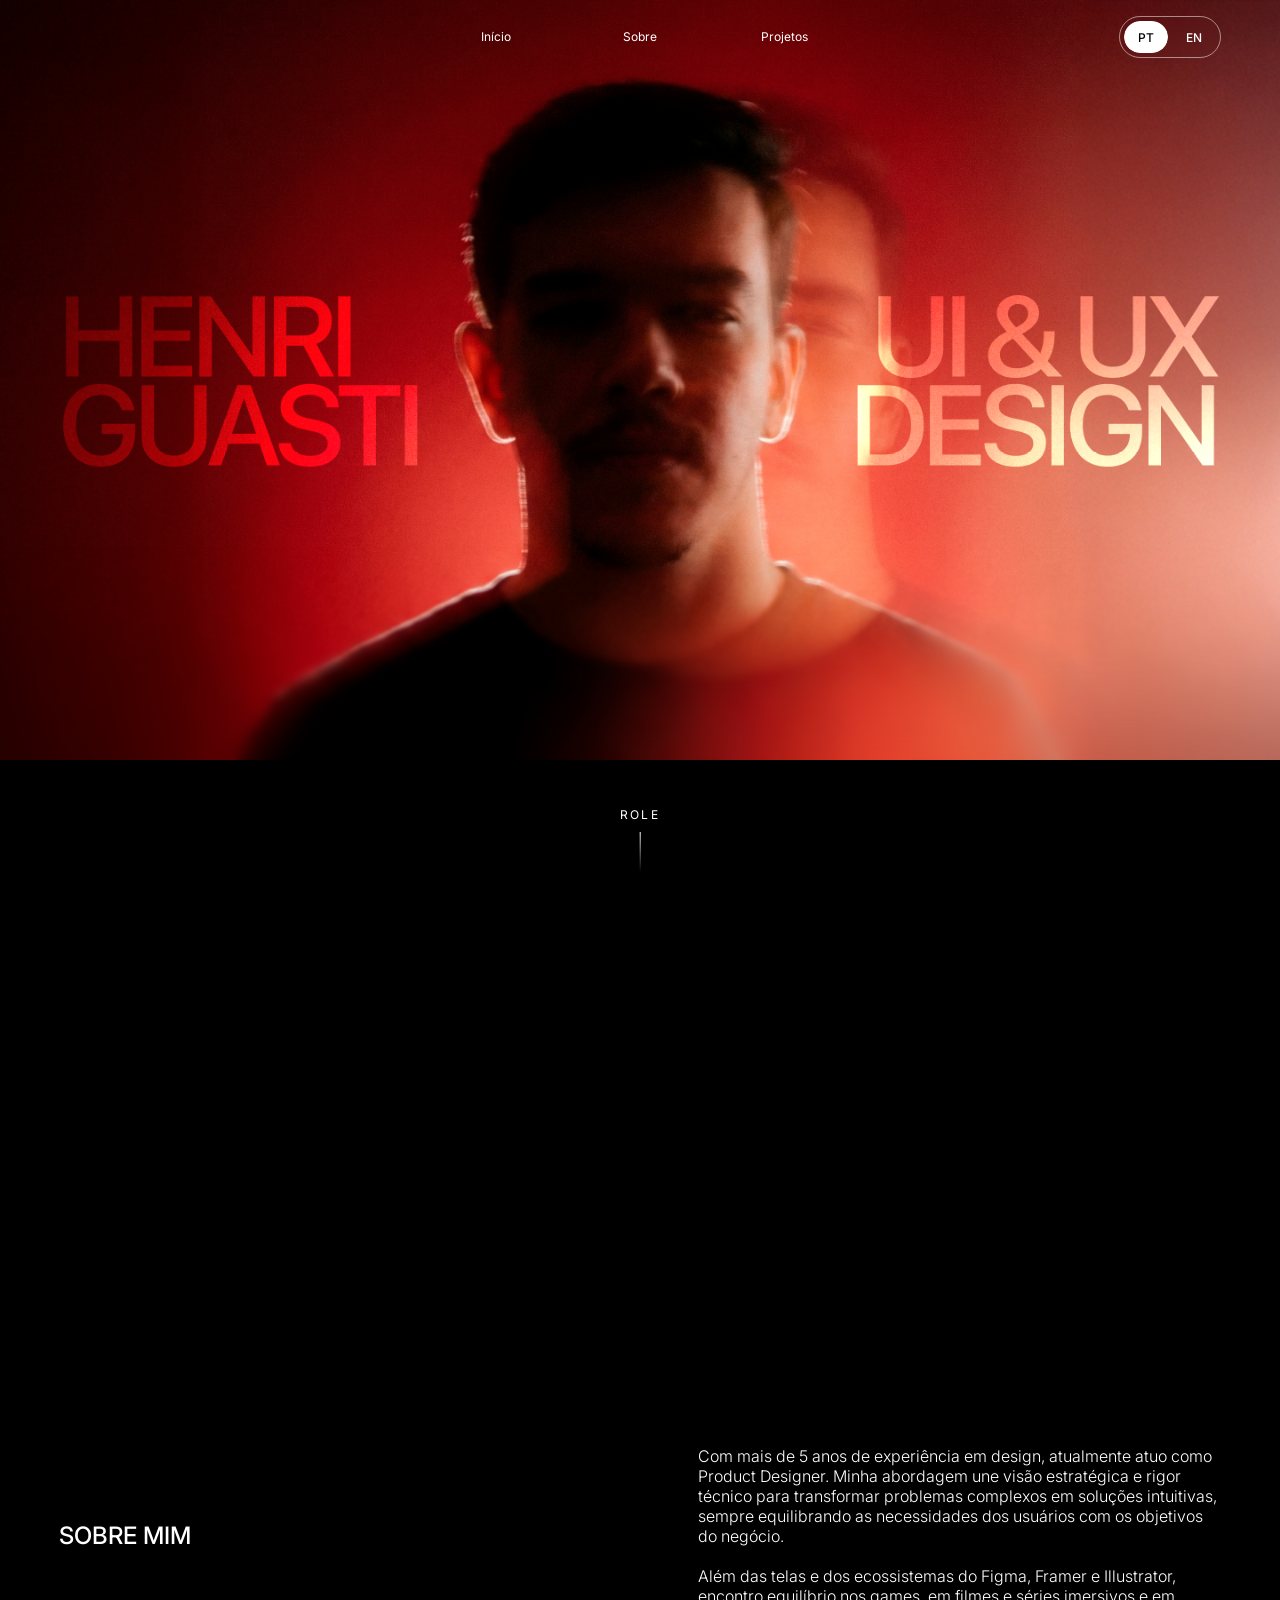
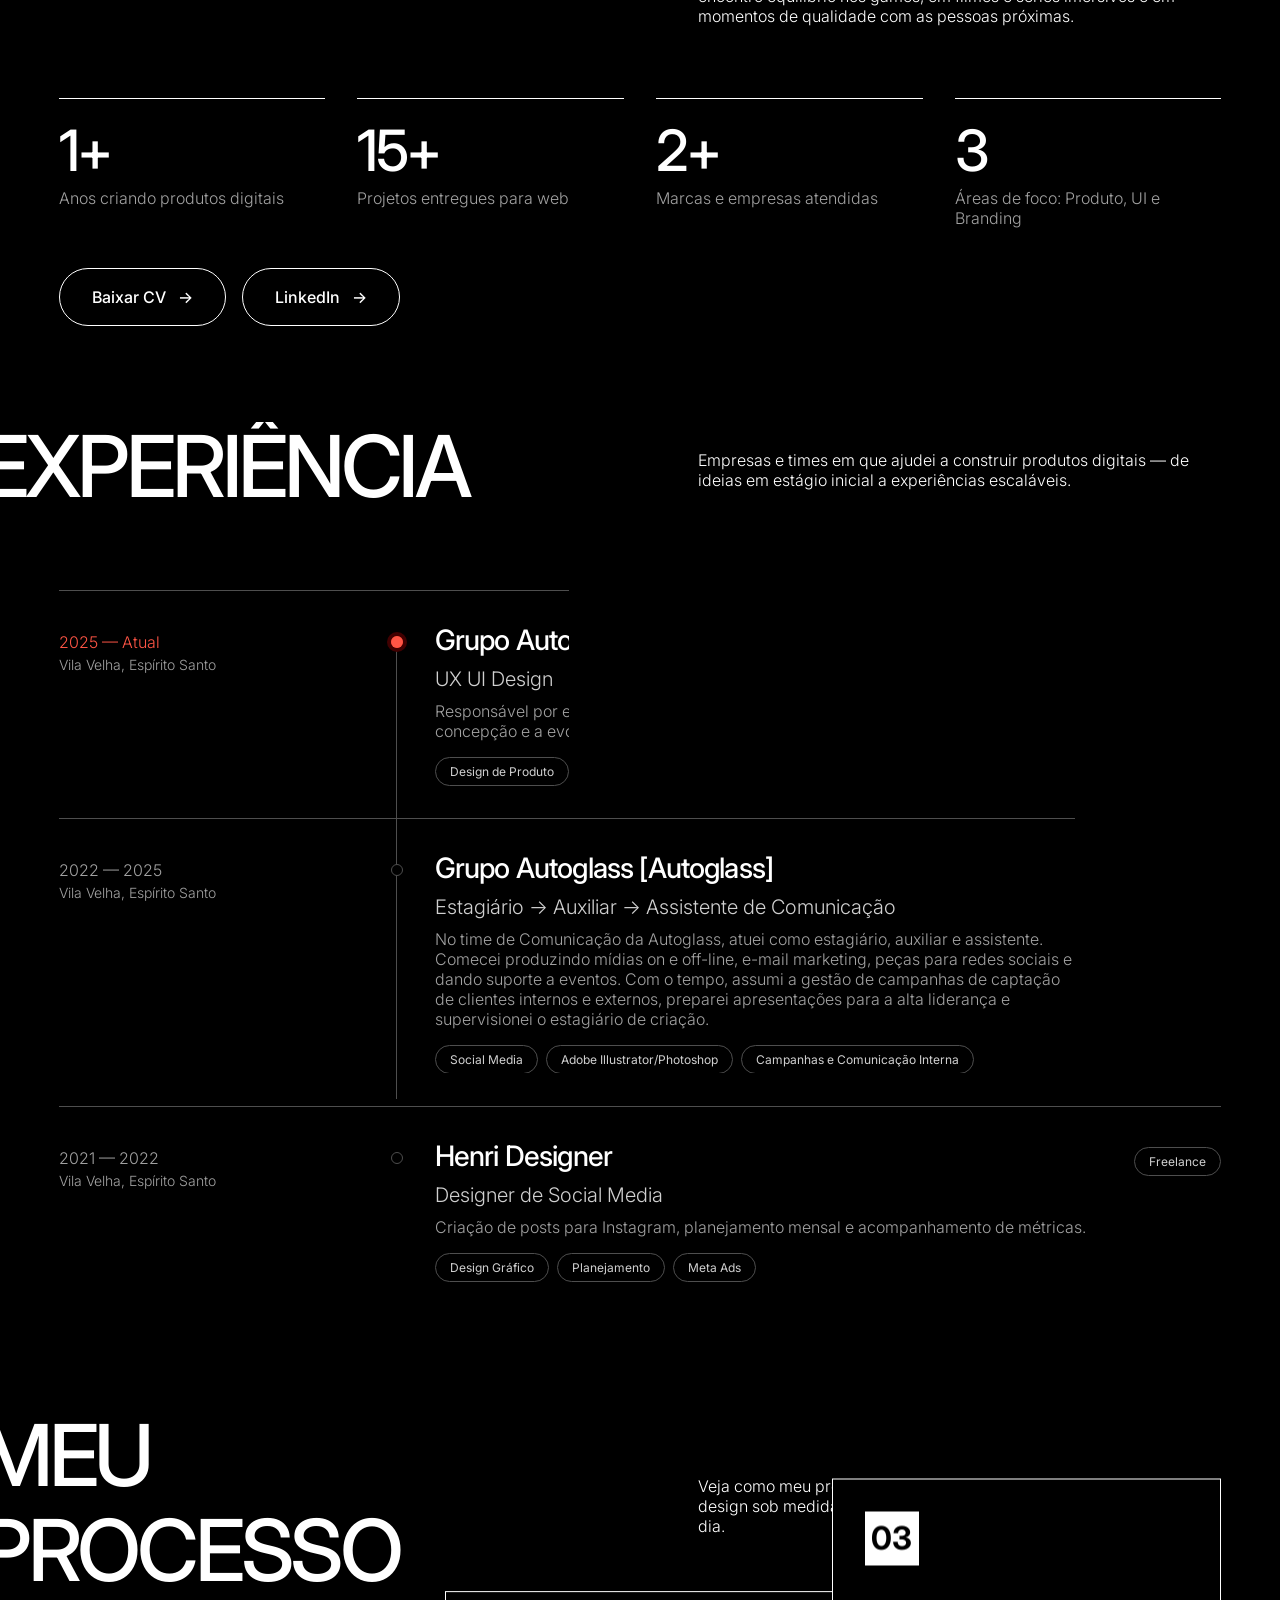
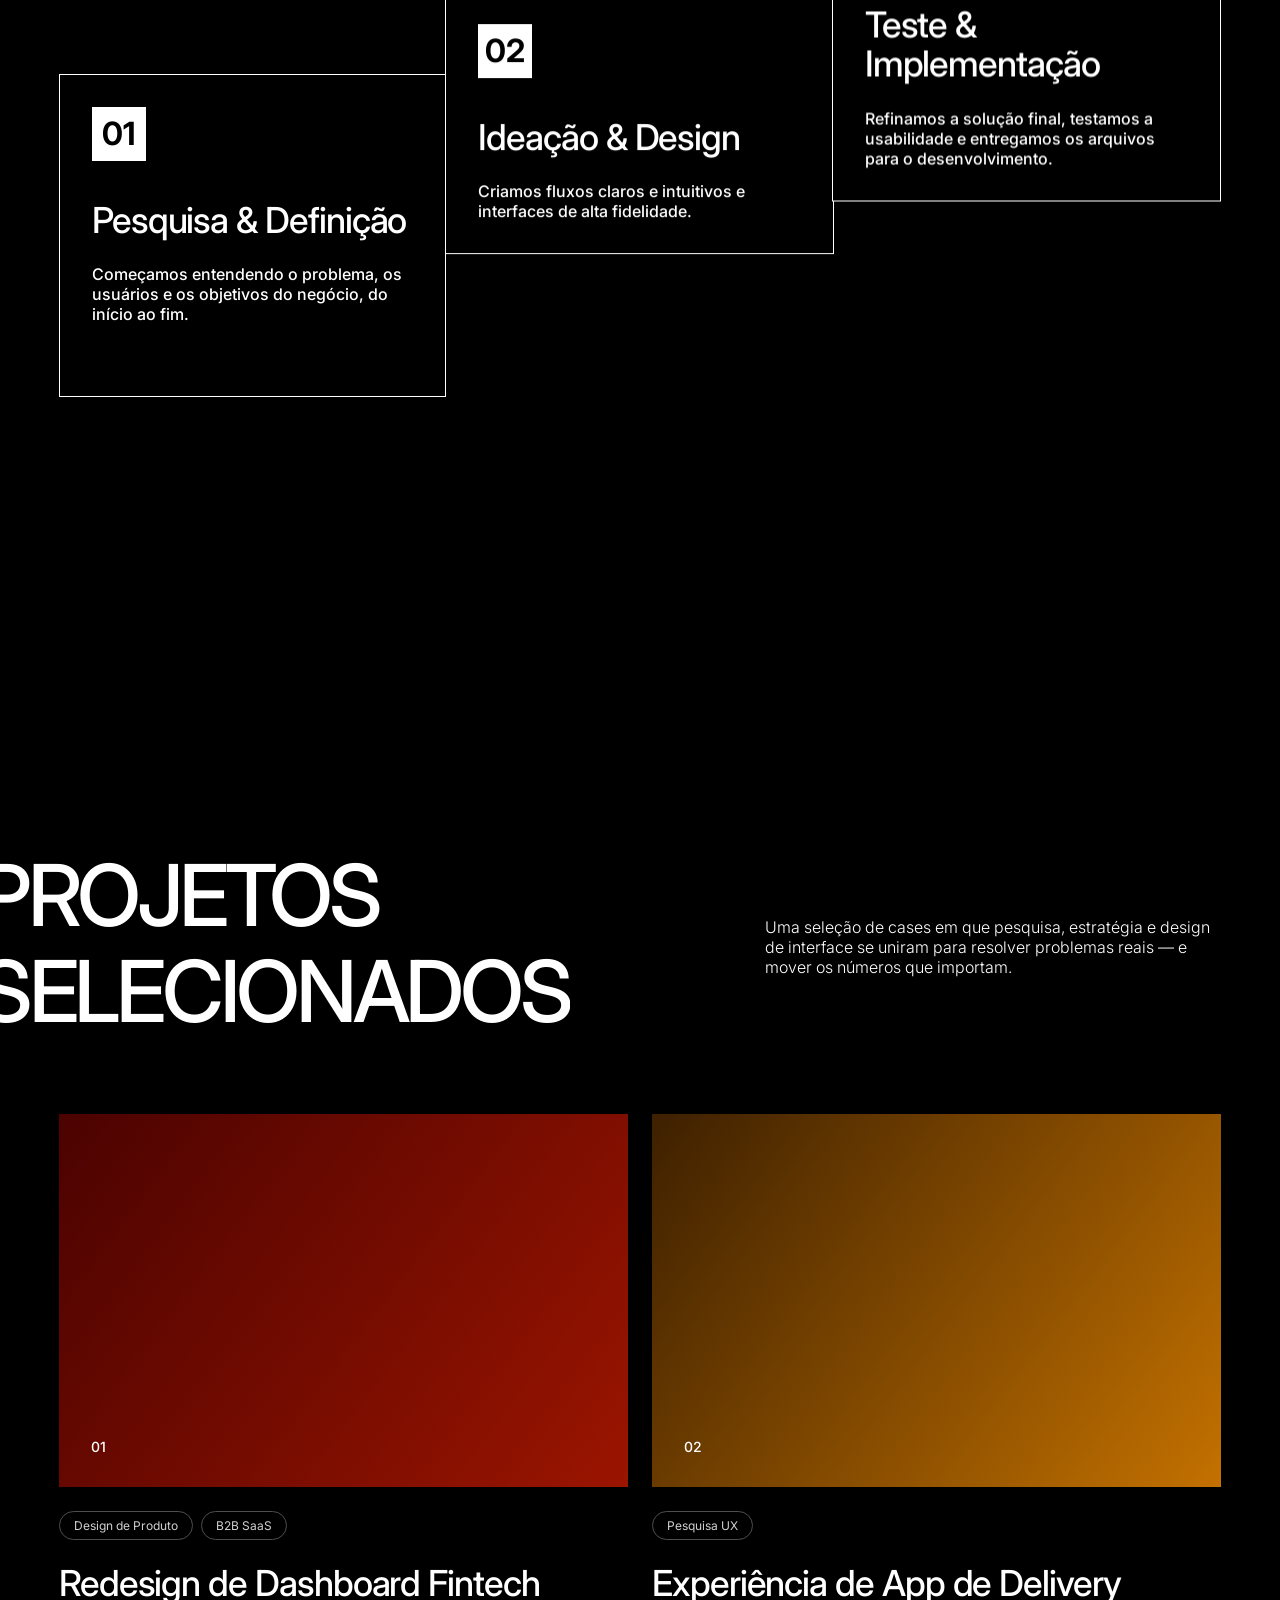
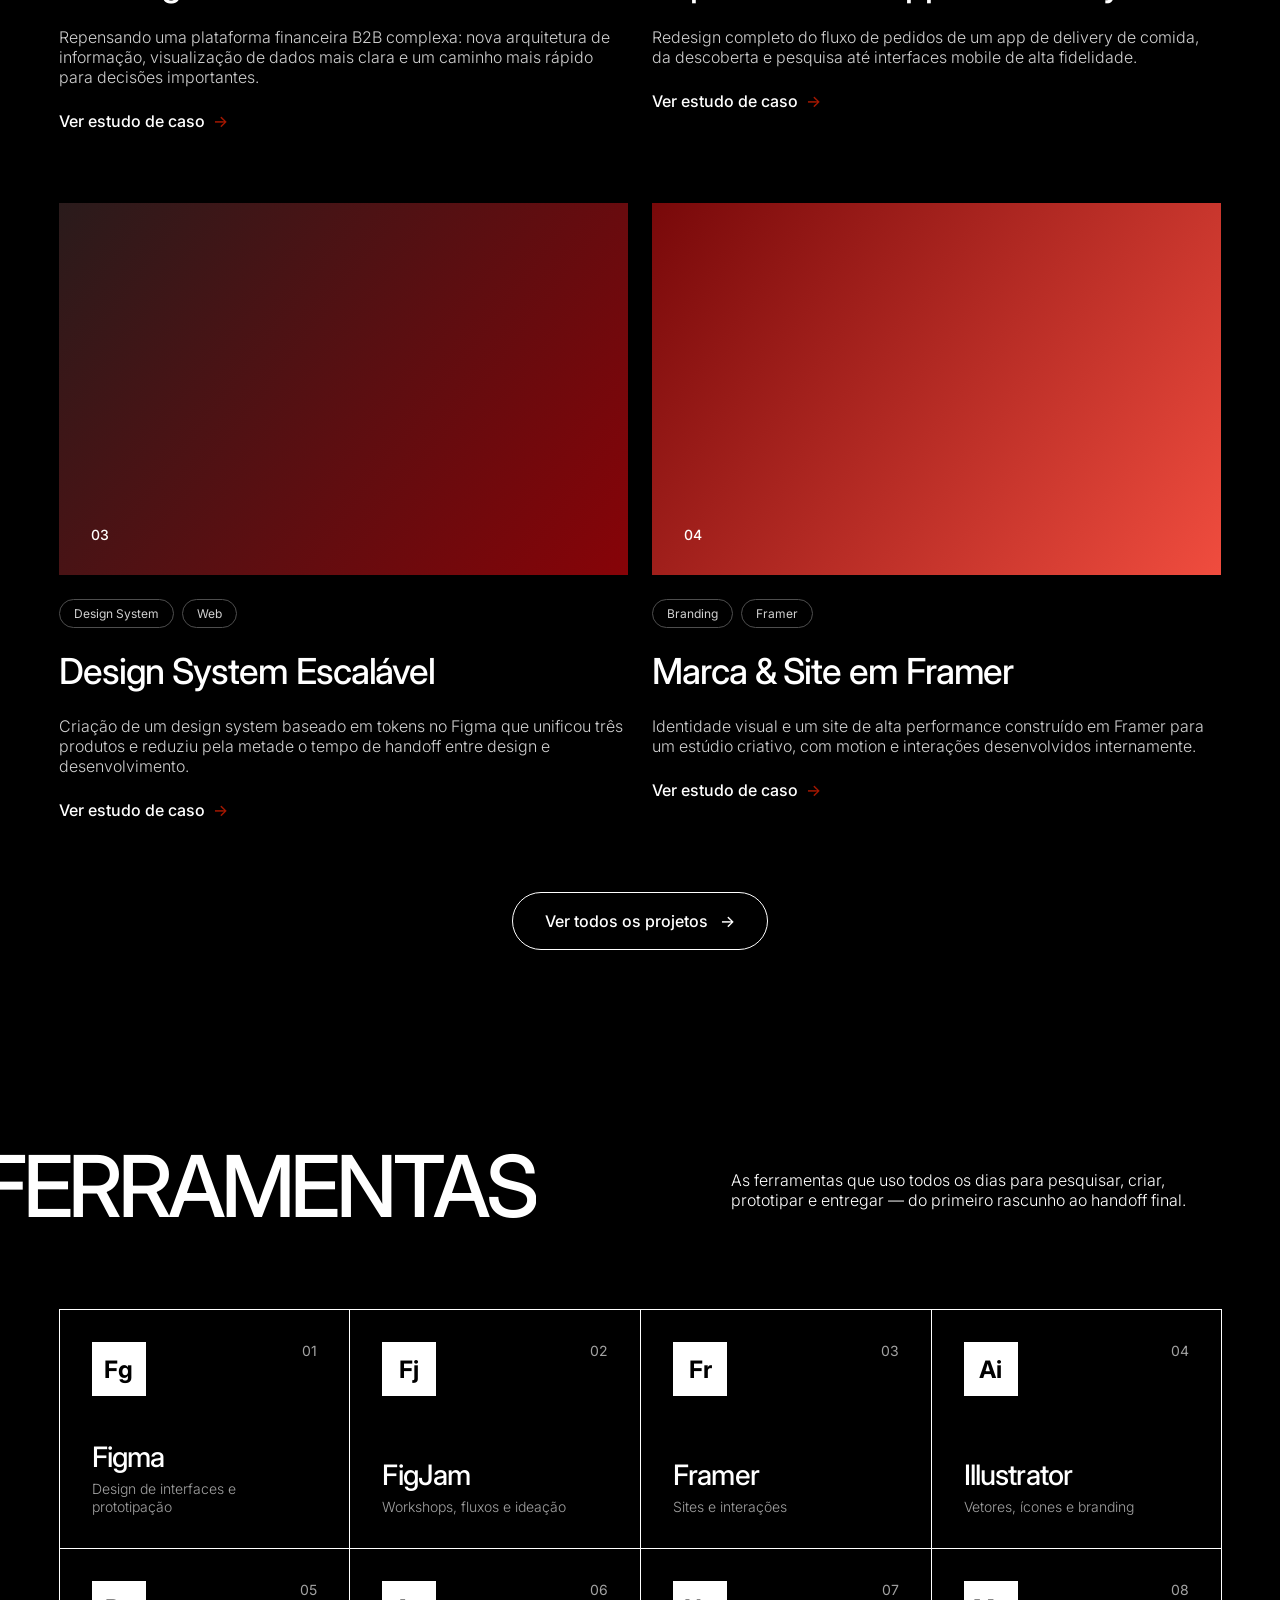
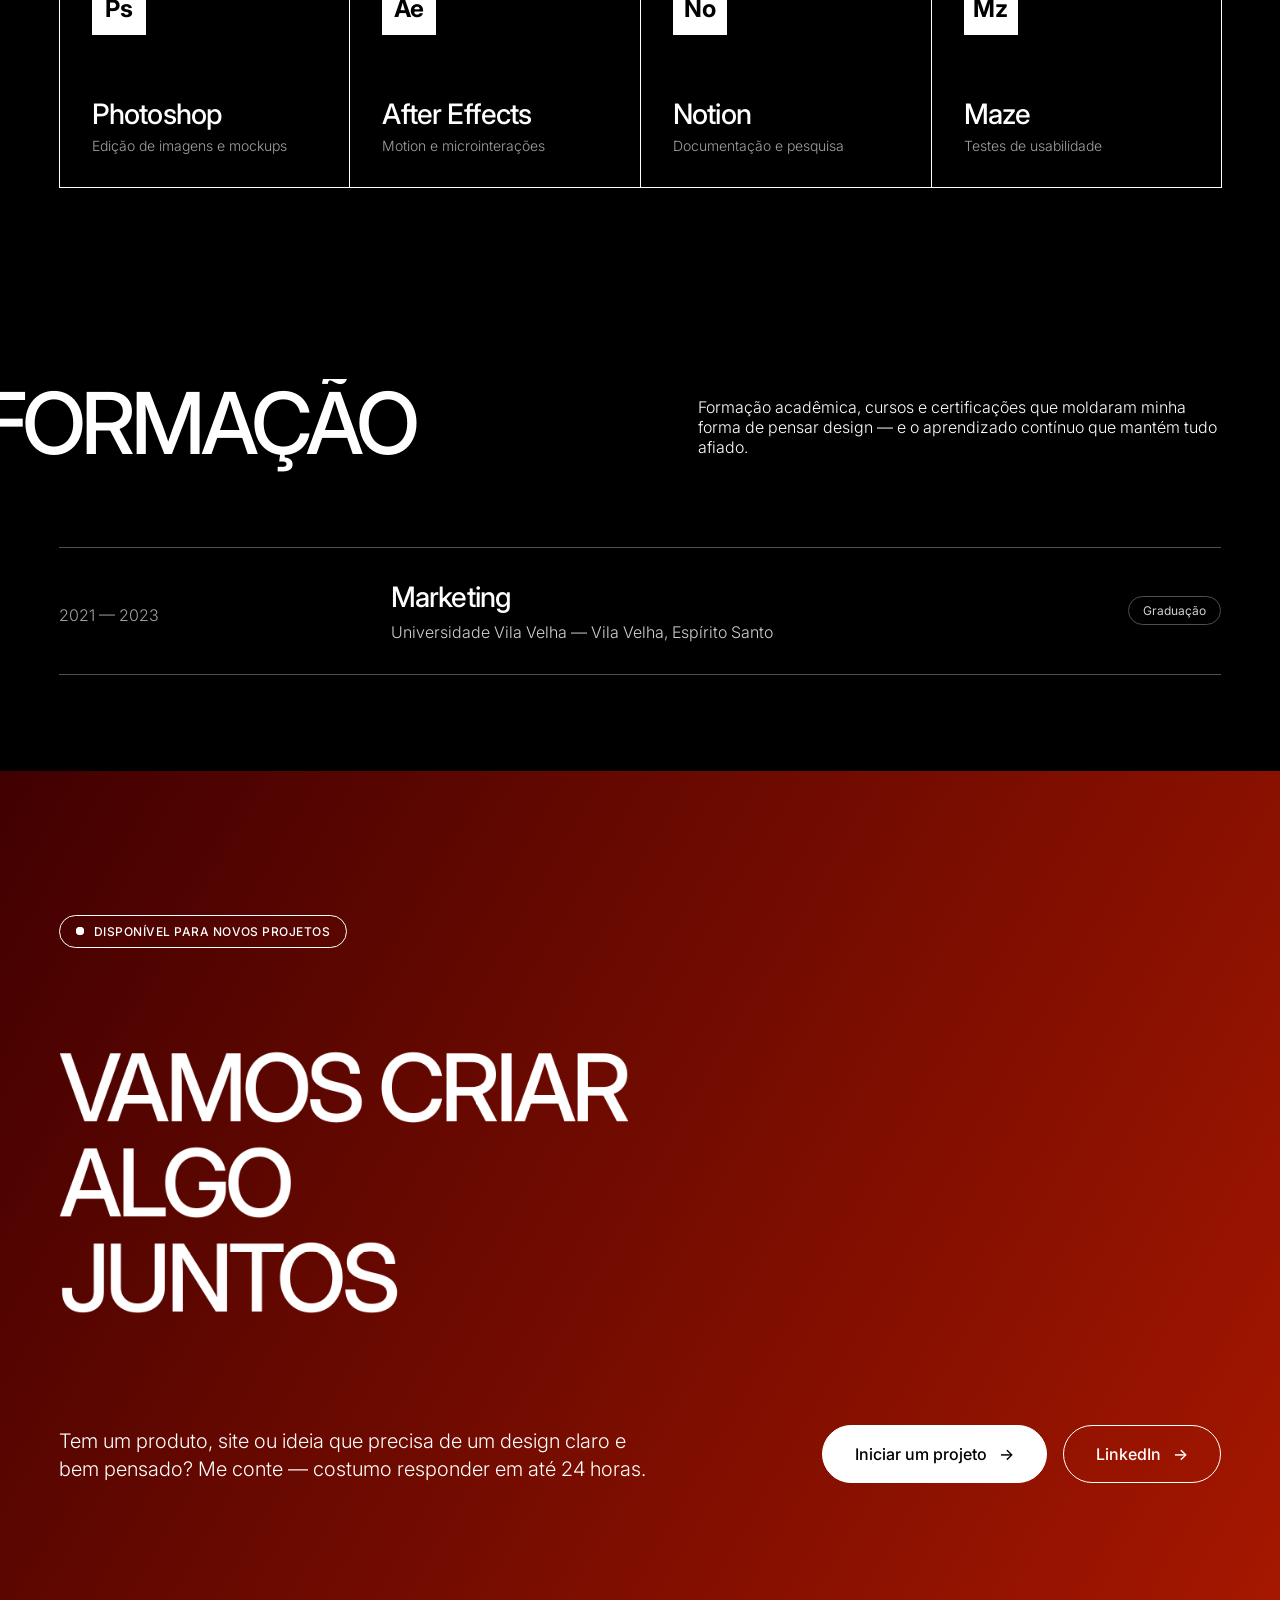
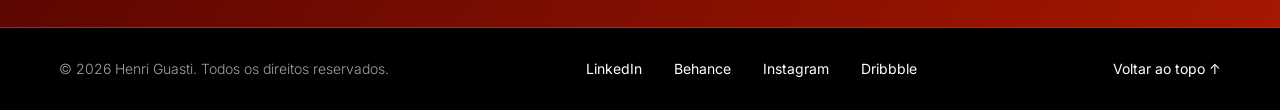
==== index.html @ 506c9de4 "Adiciona seção Experiência com timeline animada (PT/EN) - Nova seção Experiência entre Sobre e Proce" ====
<!doctype html>
<html lang="pt-BR">
<head>
<meta charset="utf-8">
<meta name="viewport" content="width=device-width, initial-scale=1">
<title>Henri Guasti — UI & UX Design</title>
<meta name="description" content="Henri Guasti — Product Designer com foco em UI & UX. Experiência, projetos selecionados, processo, ferramentas e formação.">
<link rel="preconnect" href="https://fonts.googleapis.com">
<link rel="preconnect" href="https://fonts.gstatic.com" crossorigin>
<link href="https://fonts.googleapis.com/css2?family=Inter:wght@300;400;500;700&display=swap" rel="stylesheet">
<link rel="preload" as="image" href="assets/images/img-hero.png">
<link rel="stylesheet" href="css/tokens.css">
<link rel="stylesheet" href="css/base.css">
<link rel="stylesheet" href="css/components.css">
<link rel="stylesheet" href="css/sections.css">
<link rel="stylesheet" href="css/motion.css">
</head>
<body>

<header class="nav" id="nav" aria-label="Principal">
  <a href="#home" data-i18n="nav.home">Início</a>
  <a href="#about" data-i18n="nav.about">Sobre</a>
  <a href="#projects" data-i18n="nav.projects">Projetos</a>
</header>

<main>
  <!-- HERO — sticky; the blue photo wipes in on scroll, then the content slides over it -->
  <div class="hero-wrap" id="home">
    <section class="hero" style="padding:0">
      <div class="hero__media">
        <img class="hero__img hero__img--a" src="assets/images/img-hero.png" alt="Henri Guasti — UI &amp; UX Design. Retrato em luz vermelha." data-i18n-alt="hero.alt">
        <img class="hero__img hero__img--b" src="assets/images/img-hero2.png" alt="" aria-hidden="true">
        <div class="hero__edge" aria-hidden="true"></div>
        <div class="hero__blur" aria-hidden="true"><i></i><i></i><i></i></div>
        <div class="hero__shade" aria-hidden="true"></div>
      </div>
      <h1 class="sr-only">Henri Guasti — UI &amp; UX Design</h1>
      <div class="lang" role="group" aria-label="Idioma / Language">
        <button type="button" data-lang="pt" aria-pressed="true" lang="pt-BR">PT</button>
        <button type="button" data-lang="en" aria-pressed="false" lang="en">EN</button>
      </div>
      <div class="hero__scroll" aria-hidden="true"><span data-i18n="hero.scroll">Role</span><i></i></div>
    </section>
  </div>

  <div class="overlap">
    <!-- ABOUT -->
    <section id="about">
      <div class="wrap">
        <div class="split">
          <h2 class="h4 reveal-left" data-i18n="about.title">SOBRE MIM</h2>
          <div class="about-copy body-m reveal-right">
            <p data-i18n="about.p1">Com mais de 5 anos de experiência em design, atualmente atuo como Product Designer. Minha abordagem une visão estratégica e rigor técnico para transformar problemas complexos em soluções intuitivas, sempre equilibrando as necessidades dos usuários com os objetivos do negócio.</p>
            <p data-i18n="about.p2">Além das telas e dos ecossistemas do Figma, Framer e Illustrator, encontro equilíbrio nos games, em filmes e séries imersivos e em momentos de qualidade com as pessoas próximas.</p>
          </div>
        </div>
        <div class="stats">
          <div class="stat reveal" style="--d:0s"><div class="h1"><span class="count" data-to="1">0</span>+</div><p class="body-m subtle" data-i18n="stat.1">Anos criando produtos digitais</p></div>
          <div class="stat reveal" style="--d:.1s"><div class="h1"><span class="count" data-to="15">0</span>+</div><p class="body-m subtle" data-i18n="stat.2">Projetos entregues para web</p></div>
          <div class="stat reveal" style="--d:.2s"><div class="h1"><span class="count" data-to="2">0</span>+</div><p class="body-m subtle" data-i18n="stat.3">Marcas e empresas atendidas</p></div>
          <div class="stat reveal" style="--d:.3s"><div class="h1"><span class="count" data-to="3">0</span></div><p class="body-m subtle" data-i18n="stat.4">Áreas de foco: Produto, UI e Branding</p></div>
        </div>
        <div class="actions reveal">
          <a class="btn" href="#"><span data-i18n="btn.cv">Baixar CV</span> <span class="arrow">→</span></a>
          <a class="btn" href="https://www.linkedin.com/in/henriguastilorentz/" target="_blank" rel="noopener">LinkedIn <span class="arrow">→</span></a>
        </div>
      </div>
    </section>

    <!-- EXPERIENCE — timeline draws itself on scroll (js/scroll.js) -->
    <section id="experience" style="padding-top:0">
      <div class="wrap">
        <div class="split">
          <h2 class="display-l reveal-line" data-drift><span class="line"><span data-i18n="xp.title">EXPERIÊNCIA</span></span></h2>
          <p class="body-m reveal-right" data-i18n="xp.desc">Empresas e times em que ajudei a construir produtos digitais — de ideias em estágio inicial a experiências escaláveis.</p>
        </div>
        <div class="xp" id="xp"><div class="xp__line" aria-hidden="true"></div><div id="xp-list"></div></div>
      </div>
    </section>

    <!-- WORK PROCESS -->
    <section id="process" style="padding-top:0">
      <div class="wrap">
        <div class="split">
          <h2 class="display-l reveal-line" data-drift><span class="line"><span data-i18n="process.t1">MEU</span></span><span class="line"><span style="--d:.1s" data-i18n="process.t2">PROCESSO</span></span></h2>
          <p class="body-m reveal-right" data-i18n="process.desc">Veja como meu processo transforma sua marca com soluções de design sob medida, que geram impacto mensurável desde o primeiro dia.</p>
        </div>
        <div class="process">
          <article class="pbox reveal" data-speed="0"><div class="num">01</div><div><h3 class="h2" data-i18n="process.1.t">Pesquisa &amp; Definição</h3><p data-i18n="process.1.d">Começamos entendendo o problema, os usuários e os objetivos do negócio, do início ao fim.</p></div></article>
          <article class="pbox reveal" style="--d:.3s" data-speed=".14"><div class="num">02</div><div><h3 class="h2" data-i18n="process.2.t">Ideação &amp; Design</h3><p data-i18n="process.2.d">Criamos fluxos claros e intuitivos e interfaces de alta fidelidade.</p></div></article>
          <article class="pbox reveal" style="--d:.15s" data-speed=".07"><div class="num">03</div><div><h3 class="h2" data-i18n="process.3.t">Teste &amp; Implementação</h3><p data-i18n="process.3.d">Refinamos a solução final, testamos a usabilidade e entregamos os arquivos para o desenvolvimento.</p></div></article>
        </div>
      </div>
    </section>

    <!-- PROJECTS -->
    <section id="projects">
      <div class="wrap">
        <div class="split">
          <h2 class="display-l reveal-line" data-drift><span class="line"><span data-i18n="projects.t1">PROJETOS</span></span><span class="line"><span style="--d:.1s" data-i18n="projects.t2">SELECIONADOS</span></span></h2>
          <p class="body-m reveal-right" data-i18n="projects.desc">Uma seleção de cases em que pesquisa, estratégia e design de interface se uniram para resolver problemas reais — e mover os números que importam.</p>
        </div>
        <div class="projects">
          <a class="card reveal" href="#">
            <div class="cover" style="--g:linear-gradient(127deg,#410001,#A51700)"><span>01</span></div>
            <div class="tags"><span class="tag" data-i18n="tag.product">Design de Produto</span><span class="tag">B2B SaaS</span></div>
            <h3 class="h2" data-i18n="p1.t">Redesign de Dashboard Fintech</h3>
            <p class="body-m muted" data-i18n="p1.d">Repensando uma plataforma financeira B2B complexa: nova arquitetura de informação, visualização de dados mais clara e um caminho mais rápido para decisões importantes.</p>
            <span class="link"><span data-i18n="link.case">Ver estudo de caso</span> <span class="arrow">→</span></span>
          </a>
          <a class="card reveal" href="#" style="--d:.15s">
            <div class="cover" style="--g:linear-gradient(127deg,#2D1600,#D47B00)"><span>02</span></div>
            <div class="tags"><span class="tag" data-i18n="tag.research">Pesquisa UX</span></div>
            <h3 class="h2" data-i18n="p2.t">Experiência de App de Delivery</h3>
            <p class="body-m muted" data-i18n="p2.d">Redesign completo do fluxo de pedidos de um app de delivery de comida, da descoberta e pesquisa até interfaces mobile de alta fidelidade.</p>
            <span class="link"><span data-i18n="link.case">Ver estudo de caso</span> <span class="arrow">→</span></span>
          </a>
          <a class="card reveal" href="#">
            <div class="cover" style="--g:linear-gradient(127deg,#1E1E1E,#930005)"><span>03</span></div>
            <div class="tags"><span class="tag">Design System</span><span class="tag">Web</span></div>
            <h3 class="h2" data-i18n="p3.t">Design System Escalável</h3>
            <p class="body-m muted" data-i18n="p3.d">Criação de um design system baseado em tokens no Figma que unificou três produtos e reduziu pela metade o tempo de handoff entre design e desenvolvimento.</p>
            <span class="link"><span data-i18n="link.case">Ver estudo de caso</span> <span class="arrow">→</span></span>
          </a>
          <a class="card reveal" href="#" style="--d:.15s">
            <div class="cover" style="--g:linear-gradient(127deg,#690003,#FF5545)"><span>04</span></div>
            <div class="tags"><span class="tag">Branding</span><span class="tag">Framer</span></div>
            <h3 class="h2" data-i18n="p4.t">Marca &amp; Site em Framer</h3>
            <p class="body-m muted" data-i18n="p4.d">Identidade visual e um site de alta performance construído em Framer para um estúdio criativo, com motion e interações desenvolvidos internamente.</p>
            <span class="link"><span data-i18n="link.case">Ver estudo de caso</span> <span class="arrow">→</span></span>
          </a>
        </div>
        <div class="center reveal"><a class="btn" href="#"><span data-i18n="btn.all">Ver todos os projetos</span> <span class="arrow">→</span></a></div>
      </div>
    </section>

    <!-- TOOLKIT -->
    <section id="toolkit">
      <div class="wrap">
        <div class="split">
          <h2 class="display-l reveal-line" data-drift><span class="line"><span data-i18n="tools.title">FERRAMENTAS</span></span></h2>
          <p class="body-m reveal-right" data-i18n="tools.desc">As ferramentas que uso todos os dias para pesquisar, criar, prototipar e entregar — do primeiro rascunho ao handoff final.</p>
        </div>
        <div class="tools" id="tools"></div>
      </div>
    </section>

    <!-- EDUCATION -->
    <section id="education">
      <div class="wrap">
        <div class="split">
          <h2 class="display-l reveal-line" data-drift><span class="line"><span data-i18n="edu.title">FORMAÇÃO</span></span></h2>
          <p class="body-m reveal-right" data-i18n="edu.desc">Formação acadêmica, cursos e certificações que moldaram minha forma de pensar design — e o aprendizado contínuo que mantém tudo afiado.</p>
        </div>
        <div class="edu" id="edu"></div>
      </div>
    </section>

    <!-- CTA -->
    <section class="cta" id="contact">
      <div class="wrap">
        <span class="badge overline reveal"><i></i><span data-i18n="cta.badge">Disponível para novos projetos</span></span>
        <h2 class="display-xl reveal-line">
          <span class="line"><span data-i18n="cta.t1">Vamos criar</span></span>
          <span class="line"><span style="--d:.1s" data-i18n="cta.t2">algo</span></span>
          <span class="line"><span style="--d:.2s" data-i18n="cta.t3">juntos</span></span>
        </h2>
        <div class="cta__bottom">
          <div class="reveal-left">
            <p class="body-l" data-i18n="cta.desc">Tem um produto, site ou ideia que precisa de um design claro e bem pensado? Me conte — costumo responder em até 24 horas.</p>
            <!-- TODO: add professional email (mailto) here when defined -->
          </div>
          <div class="actions reveal-right" style="margin-top:0">
            <!-- TODO: point "Start a project" to the professional email when defined -->
            <a class="btn btn--primary" href="https://www.linkedin.com/in/henriguastilorentz/" target="_blank" rel="noopener"><span data-i18n="btn.start">Iniciar um projeto</span> <span class="arrow">→</span></a>
            <a class="btn" href="https://www.linkedin.com/in/henriguastilorentz/" target="_blank" rel="noopener">LinkedIn <span class="arrow">→</span></a>
          </div>
        </div>
      </div>
    </section>

    <footer>
      <span class="body-s subtle" data-i18n="footer.rights">© 2026 Henri Guasti. Todos os direitos reservados.</span>
      <nav aria-label="Social">
        <a class="ulink" href="https://www.linkedin.com/in/henriguastilorentz/" target="_blank" rel="noopener">LinkedIn</a>
        <a class="ulink" href="https://www.behance.net/henriguast1" target="_blank" rel="noopener">Behance</a>
        <a class="ulink" href="#">Instagram</a>
        <a class="ulink" href="#">Dribbble</a>
      </nav>
      <a class="ulink" href="#home" data-i18n="footer.top">Voltar ao topo ↑</a>
    </footer>
  </div>
</main>

<script src="js/vendor/lenis.min.js"></script>
<script src="js/i18n.js"></script>
<script src="js/main.js"></script>
<script src="js/scroll.js"></script>
</body>
</html>
---- css/tokens.css ----
/* =========================================================
   Design tokens — mirror the Figma "Semantic" collection
   ========================================================= */
:root{
  /* Background */
  --color-bg-primary:#000000;
  --color-bg-secondary:#1E1E1E;
  --color-bg-surface:#292929;
  --color-bg-inverse:#FFFFFF;
  --color-bg-brand:#A51700;
  --color-bg-brand-subtle:#410001;

  /* Text */
  --color-text-primary:#FFFFFF;
  --color-text-secondary:#D0D0D0;
  --color-text-tertiary:#A2A2A2;
  --color-text-inverse:#000000;
  --color-text-brand:#FF5545;

  /* Action */
  --color-action-primary-default:#FFFFFF;
  --color-action-primary-label:#000000;
  --color-action-secondary-border:#FFFFFF;
  --color-action-secondary-label:#FFFFFF;
  --color-action-link-accent:#A51700;

  /* Border */
  --color-border-default:#4E4E4E;
  --color-border-strong:#FFFFFF;

  /* Type & layout */
  --font:"SF Pro Display","SF Pro Text",-apple-system,BlinkMacSystemFont,"Inter","Helvetica Neue",Arial,sans-serif;
  --gutter:clamp(16px,4.6vw,66px);
  --max:1308px;

  /* Motion */
  --ease:cubic-bezier(.22,1,.36,1);
  --spring:cubic-bezier(.16,1,.3,1);
}

/* Animatable number used to combine scroll zoom (--z) with hover zoom (--h) */
@property --h{syntax:"<number>";inherits:true;initial-value:1}
---- css/base.css ----
/* =========================================================
   Base — reset, typography (mirror Figma text styles), utilities
   ========================================================= */
*,*::before,*::after{box-sizing:border-box;margin:0;padding:0}
html{-webkit-text-size-adjust:100%}
body{background:var(--color-bg-primary);color:var(--color-text-primary);font-family:var(--font);-webkit-font-smoothing:antialiased;overflow-x:hidden}
img{display:block;max-width:100%}
a{color:inherit;text-decoration:none}
button{font:inherit;color:inherit;background:none;border:0;cursor:pointer}
::selection{background:var(--color-bg-brand);color:#fff}
:focus-visible{outline:2px solid var(--color-text-brand);outline-offset:3px}

/* Lenis smooth scroll (required rules) */
html.lenis,html.lenis body{height:auto}
.lenis.lenis-smooth{scroll-behavior:auto!important}
.lenis.lenis-smooth [data-lenis-prevent]{overscroll-behavior:contain}
.lenis.lenis-stopped{overflow:hidden}

/* Type styles */
.display-xl{font-size:clamp(56px,8.9vw,128px);font-weight:500;line-height:.78;letter-spacing:-.05em}
.display-l{font-size:clamp(48px,6.67vw,96px);font-weight:500;line-height:1.04;letter-spacing:-.05em}
.h1{font-size:clamp(44px,4.45vw,64px);font-weight:500;line-height:1;letter-spacing:-.05em}
.h2{font-size:clamp(28px,2.8vw,40px);font-weight:500;line-height:1.1;letter-spacing:-.03em}
.h3{font-size:clamp(24px,2.2vw,32px);font-weight:500;letter-spacing:-.03em}
.h4{font-size:24px;font-weight:500;line-height:28px}
.body-l{font-size:20px;font-weight:300;line-height:28px}
.body-m{font-size:16px;font-weight:300;line-height:20px}
.body-s{font-size:14px;font-weight:300;line-height:18px}
.label-s{font-size:14px;font-weight:400}
.caption{font-size:12px;font-weight:300;line-height:16px}
.overline{font-size:12px;font-weight:500;letter-spacing:.04em;text-transform:uppercase}

/* Utilities */
.muted{color:var(--color-text-secondary)}
.subtle{color:var(--color-text-tertiary)}
.sr-only{position:absolute;width:1px;height:1px;padding:0;margin:-1px;overflow:hidden;clip:rect(0,0,0,0);white-space:nowrap;border:0}
.wrap{max-width:var(--max);margin:0 auto}
---- css/components.css ----
/* =========================================================
   Components — buttons, nav, language switch, tags, links
   ========================================================= */

/* Button — hover fills with white */
.btn{position:relative;display:inline-flex;align-items:center;gap:12px;padding:18px 32px;border-radius:100px;font-size:16px;font-weight:500;overflow:hidden;isolation:isolate;
  border:1px solid var(--color-action-secondary-border);color:var(--color-action-secondary-label);
  transition:color .45s var(--ease),transform .45s var(--ease),box-shadow .45s var(--ease),translate .4s var(--ease)}
.btn::before{content:"";position:absolute;inset:0;z-index:-1;background:var(--color-action-primary-default);border-radius:inherit;transform:translateY(101%);transition:transform .5s var(--ease)}
.btn:hover,.btn:focus-visible{color:var(--color-action-primary-label)}
.btn:hover::before,.btn:focus-visible::before{transform:translateY(0)}
.btn .arrow{display:inline-block;transition:transform .45s var(--ease)}
.btn:hover .arrow{transform:translateX(5px)}
.btn--primary{background:var(--color-action-primary-default);color:var(--color-action-primary-label);border-color:var(--color-action-primary-default)}
.btn--primary::before{transform:translateY(0)}
.btn--primary:hover{transform:scale(1.04);box-shadow:0 0 0 6px rgba(255,255,255,.18)}
.btn:active{transform:scale(.97)}

/* Header nav — underline on hover only.
   The bar itself ignores the pointer so the hero's PT/EN switch stays clickable. */
.nav{position:fixed;inset:0 0 auto;z-index:50;display:flex;justify-content:center;gap:clamp(8px,4.4vw,64px);padding:16px var(--gutter);pointer-events:none;
  transition:background .4s,backdrop-filter .4s,transform .5s var(--ease)}
.nav.scrolled{background:rgba(0,0,0,.55);backdrop-filter:blur(14px);-webkit-backdrop-filter:blur(14px)}
.nav.hidden{transform:translateY(-100%)}
.nav a{pointer-events:auto;position:relative;display:inline-flex;align-items:center;justify-content:center;min-width:88px;height:40px;font-size:12px}
.nav a::after{content:"";position:absolute;left:50%;bottom:8px;width:100%;max-width:calc(100% - 32px);height:1px;background:currentColor;transform:translateX(-50%) scaleX(0);transition:transform .4s var(--ease)}
.nav a:hover::after,.nav a:focus-visible::after{transform:translateX(-50%) scaleX(1)}

/* Language switch (PT / EN) */
.lang{position:absolute;z-index:5;top:16px;right:var(--gutter);display:flex;gap:4px;padding:4px;border:1px solid rgba(255,255,255,.5);border-radius:100px;
  backdrop-filter:blur(8px);-webkit-backdrop-filter:blur(8px);opacity:0;animation:fade 1s .8s forwards}
.lang button{position:relative;min-width:44px;height:32px;padding:0 12px;border-radius:100px;font-size:12px;font-weight:500;letter-spacing:.04em;overflow:hidden;isolation:isolate;transition:color .35s var(--ease)}
.lang button::before{content:"";position:absolute;inset:0;z-index:-1;background:#fff;border-radius:inherit;transform:scale(.5);opacity:0;transition:transform .35s var(--ease),opacity .25s}
.lang button:hover,.lang button[aria-pressed="true"]{color:#000}
.lang button:hover::before,.lang button[aria-pressed="true"]::before{transform:scale(1);opacity:1}

/* Tag */
.tag{padding:6px 14px;border-radius:100px;border:1px solid var(--color-border-default);font-size:12px;color:var(--color-text-secondary);transition:border-color .3s,color .3s}

/* Inline link with accent arrow */
.link{display:inline-flex;gap:8px;font-weight:500;width:max-content}
.link .arrow{color:var(--color-action-link-accent);transition:transform .4s var(--ease)}

/* Underline link (footer) */
.ulink{position:relative;font-size:14px}
.ulink::after{content:"";position:absolute;left:0;bottom:-3px;height:1px;width:100%;background:currentColor;transform:scaleX(0);transform-origin:right;transition:transform .4s var(--ease)}
.ulink:hover::after{transform:scaleX(1);transform-origin:left}

/* Availability badge */
.badge{display:inline-flex;align-items:center;gap:10px;padding:8px 16px;border:1px solid #fff;border-radius:100px}
.badge i{width:8px;height:8px;border-radius:50%;background:#fff;position:relative}
.badge i::after{content:"";position:absolute;inset:0;border-radius:50%;background:#fff;animation:ping 1.8s ease-out infinite}
---- css/sections.css ----
/* =========================================================
   Sections
   ========================================================= */
section{padding:96px var(--gutter)}
.split{display:grid;grid-template-columns:1fr 1fr;gap:clamp(32px,9vw,128px);align-items:center}
.split p{max-width:590px}

/* ---------- Hero ----------
   .hero-wrap is a tall scroll track. The hero sticks to the top while:
   1) scroll 0 → 60vh: the blue photo wipes in over the red one (js/scroll.js)
   2) scroll 50 → 150vh: the content (.overlap) slides up over the hero        */
.hero-wrap{position:relative;height:250vh}
.hero{position:sticky;top:0;height:100vh;height:100svh;overflow:hidden;background:#000}
/* Keep the photos' 1440x855 ratio so the baked-in title is never cropped */
.hero__media{position:relative;width:100%;aspect-ratio:1440/855;max-height:100svh;overflow:hidden;transform-origin:50% 30%;will-change:transform}
.hero__img{position:absolute;inset:0;width:100%;height:100%;object-fit:cover}
.hero__img--a{transform:scale(1.15);opacity:0;animation:heroIn 2s var(--ease) .1s forwards}
.hero__img--b{clip-path:inset(100% 0 0 0);will-change:clip-path,transform}
/* Glowing seam that rides the wipe edge */
.hero__edge{position:absolute;left:0;right:0;top:100%;height:2px;opacity:0;pointer-events:none;
  background:linear-gradient(90deg,transparent,#d6ecff 20%,#fff 50%,#d6ecff 80%,transparent);box-shadow:0 0 30px 8px rgba(140,195,255,.45)}
/* Progressive blur at the bottom of the photo (stacked layers, like the reference) */
.hero__blur{position:absolute;left:0;right:0;bottom:0;height:28%;pointer-events:none}
.hero__blur i{position:absolute;inset:0}
.hero__blur i:nth-child(1){backdrop-filter:blur(1px);-webkit-backdrop-filter:blur(1px);mask:linear-gradient(transparent 0%,#000 30%,#000 100%);-webkit-mask:linear-gradient(transparent 0%,#000 30%,#000 100%)}
.hero__blur i:nth-child(2){backdrop-filter:blur(4px);-webkit-backdrop-filter:blur(4px);mask:linear-gradient(transparent 30%,#000 60%,#000 100%);-webkit-mask:linear-gradient(transparent 30%,#000 60%,#000 100%)}
.hero__blur i:nth-child(3){backdrop-filter:blur(10px);-webkit-backdrop-filter:blur(10px);mask:linear-gradient(transparent 60%,#000 100%);-webkit-mask:linear-gradient(transparent 60%,#000 100%)}
.hero__shade{position:absolute;inset:0;background:#000;opacity:0;pointer-events:none}
.hero__scroll{position:absolute;left:50%;bottom:28px;translate:-50% 0;font-size:12px;letter-spacing:.2em;text-transform:uppercase;opacity:0;animation:fade 1s 1.6s forwards;display:flex;flex-direction:column;align-items:center;gap:10px}
.hero__scroll i{width:1px;height:40px;background:linear-gradient(#fff,transparent);animation:scrollLine 1.8s ease-in-out infinite}

/* Content that slides over the sticky hero */
.overlap{position:relative;z-index:2;margin-top:-100vh;background:var(--color-bg-primary);border-radius:32px 32px 0 0;box-shadow:0 -40px 80px rgba(0,0,0,.55)}

/* ---------- About ---------- */
#about{padding-top:96px}
.about-copy p+p{margin-top:20px}
.stats{display:grid;grid-template-columns:repeat(4,1fr);gap:32px;margin-top:72px}
.stat{border-top:1px solid var(--color-border-default);padding-top:24px;position:relative}
.stat::before{content:"";position:absolute;top:-1px;left:0;height:1px;width:100%;background:#fff;transform:scaleX(0);transform-origin:left;transition:transform 1.2s var(--ease) .2s}
.stat.in::before{transform:scaleX(1)}
.stat .h1{margin-bottom:8px}
.actions{display:flex;flex-wrap:wrap;gap:16px;margin-top:40px}

/* ---------- Experience — vertical timeline ----------
   --p (0→1) is set by js/scroll.js as the list crosses the viewport;
   the brand line grows with it and each dot lights up as the line passes. */
.xp{--p:0;--dot-x:338px;position:relative;margin-top:72px;border-bottom:1px solid var(--color-border-default)}
.xp__line{position:absolute;top:45px;bottom:0;left:calc(var(--dot-x) - .5px);width:1px;background:var(--color-border-default);pointer-events:none}
.xp__line::after{content:"";position:absolute;inset:0;background:linear-gradient(var(--color-text-brand),#fff);transform:scaleY(var(--p));transform-origin:top}
.xrow{display:grid;grid-template-columns:300px 12px 1fr auto;gap:32px;align-items:start;padding:32px 0;border-top:1px solid var(--color-border-default);position:relative}
.xrow::before{content:"";position:absolute;top:-1px;left:0;height:1px;width:100%;background:var(--color-text-brand);transform:scaleX(0);transform-origin:left;transition:transform .6s var(--ease)}
.xrow:hover::before{transform:scaleX(1)}
.xrow__when{display:flex;flex-direction:column;gap:4px;padding-top:9px;color:var(--color-text-tertiary)}
.xrow__when .body-s{color:inherit}
.xrow__dot{position:relative;z-index:1;width:12px;height:12px;margin-top:13px;border-radius:50%;background:var(--color-bg-primary);border:1px solid var(--color-border-default);
  transition:background .5s var(--ease),border-color .5s var(--ease),transform .5s var(--spring)}
.xrow__dot.lit{background:#fff;border-color:#fff}
.xrow:hover .xrow__dot{transform:scale(1.4)}
.xrow__main{display:flex;flex-direction:column;gap:8px;min-width:0}
.xrow__main .body-m{max-width:720px}
.xrow__main .tags{padding-top:8px}
.xrow:hover .tag{border-color:#fff;color:#fff}
.xrow__type{justify-self:end;margin-top:8px}
/* Current role: brand period + pulsing brand dot with a subtle ring */
.xrow.is-current .xrow__when .body-m{color:var(--color-text-brand)}
.xrow.is-current .xrow__dot,.xrow.is-current .xrow__dot.lit{background:var(--color-bg-brand);border-color:var(--color-bg-brand);box-shadow:0 0 0 4px var(--color-bg-brand-subtle)}
.xrow.is-current .xrow__dot::after{content:"";position:absolute;inset:-1px;border-radius:50%;background:var(--color-text-brand);animation:ping 2s ease-out infinite}

/* ---------- Work process ---------- */
.process{display:grid;grid-template-columns:repeat(3,1fr);margin-top:72px}
.pbox{border:1px solid var(--color-border-strong);padding:32px;display:flex;flex-direction:column;gap:40px;min-height:259px;background:var(--color-bg-primary);transition:background .5s var(--ease),color .5s var(--ease)}
.pbox:nth-child(1){grid-column:1;grid-row:1}
.pbox:nth-child(2){grid-column:2;grid-row:2;margin:-1px 0 0 -1px}
.pbox:nth-child(3){grid-column:3;grid-row:1;margin-left:-2px}
.num{width:54px;height:54px;display:grid;place-items:center;background:var(--color-bg-inverse);color:var(--color-text-inverse);font-size:32px;font-weight:700;transition:background .5s,color .5s}
.pbox p{font-size:16px;font-weight:500;margin-top:24px;max-width:372px}
.pbox:hover{background:#fff;color:#000}
.pbox:hover .num{background:#000;color:#fff}

/* ---------- Projects ---------- */
.projects{display:grid;grid-template-columns:1fr 1fr;gap:72px 24px;margin-top:72px}
.card{display:flex;flex-direction:column;gap:24px}
.cover{--z:1.25;position:relative;aspect-ratio:642/420;overflow:hidden;padding:32px;display:flex;align-items:flex-end;transition:--h 1s var(--ease)}
/* --z = scroll zoom (set by js/scroll.js), --h = hover zoom */
.cover::before{content:"";position:absolute;inset:0;background:var(--g);transform:perspective(1200px) scale(calc(var(--z) * var(--h)))}
.cover::after{content:attr(data-view);position:absolute;right:32px;bottom:32px;padding:12px 20px;border-radius:100px;background:#fff;color:#000;font-size:14px;font-weight:500;transform:translateY(20px) scale(.9);opacity:0;transition:all .5s var(--ease)}
.cover span{position:relative;font-size:14px;font-weight:500}
.card:hover .cover{--h:1.06}
.card:hover .cover::after{transform:none;opacity:1}
.tags{display:flex;gap:8px;flex-wrap:wrap}
.card:hover .tag{border-color:#fff;color:#fff}
.card:hover .link .arrow{transform:translateX(6px)}
.center{display:flex;justify-content:center;margin-top:72px}

/* ---------- Toolkit — hover paints the box white, no movement ---------- */
.tools{display:grid;grid-template-columns:repeat(4,1fr);margin-top:72px}
.tool{border:1px solid var(--color-border-strong);margin:0 -1px -1px 0;padding:32px;min-height:240px;display:flex;flex-direction:column;justify-content:space-between;transition:background-color .3s,color .3s}
.tool__top{display:flex;justify-content:space-between;align-items:flex-start}
.mono{width:54px;height:54px;display:grid;place-items:center;background:#fff;color:#000;font-size:24px;font-weight:700;transition:background-color .3s,color .3s}
.tool .subtle{transition:color .3s}
.tool:hover{background:#fff;color:#000}
.tool:hover .mono{background:#000;color:#fff}
.tool:hover .subtle{color:#4E4E4E}

/* ---------- Education ---------- */
.edu{margin-top:72px;border-bottom:1px solid var(--color-border-default)}
.erow{display:grid;grid-template-columns:300px 1fr auto;gap:32px;align-items:center;padding:32px 0;border-top:1px solid var(--color-border-default);position:relative;transition:padding .5s var(--ease)}
.erow::before{content:"";position:absolute;top:-1px;left:0;height:1px;width:100%;background:var(--color-text-brand);transform:scaleX(0);transform-origin:left;transition:transform .6s var(--ease)}
.erow:hover{padding-left:16px;padding-right:16px}
.erow:hover::before{transform:scaleX(1)}
.erow .body-m{margin-top:8px}

/* ---------- CTA ---------- */
.cta{padding:144px var(--gutter);background:linear-gradient(120deg,#410001 0%,#A51700 45%,#FF5545 75%,#A51700 100%);background-size:220% 220%;animation:gradient 14s ease-in-out infinite alternate;overflow:hidden}
.cta h2{margin:64px 0;text-transform:uppercase;line-height:.94;transform-origin:left center;will-change:transform}
.cta__bottom{display:flex;justify-content:space-between;align-items:flex-end;gap:48px;flex-wrap:wrap}
.cta__bottom p{max-width:590px}

/* ---------- Footer ---------- */
footer{display:flex;justify-content:space-between;align-items:center;gap:24px;flex-wrap:wrap;padding:32px var(--gutter);border-top:1px solid var(--color-border-default)}
footer nav{display:flex;gap:32px;flex-wrap:wrap}

/* ---------- Responsive ---------- */
@media (max-width:1024px){
  .tools{grid-template-columns:repeat(2,1fr)}
  .stats{grid-template-columns:repeat(2,1fr)}
}
@media (max-width:820px){
  section{padding:72px var(--gutter)}
  .split,.projects{grid-template-columns:1fr}
  .split{gap:24px}
  .process{grid-template-columns:1fr}
  .pbox:nth-child(n){grid-column:1;grid-row:auto;margin:-1px 0 0 0}
  .erow{grid-template-columns:1fr;gap:12px}
  .erow .tag{justify-self:start}
  /* Timeline moves to the left edge: dot column + content column */
  .xp{--dot-x:6px}
  .xrow{grid-template-columns:12px 1fr;gap:12px 20px}
  .xrow__dot{grid-column:1;grid-row:1;margin-top:4px}
  .xrow__when,.xrow__main,.xrow__type{grid-column:2}
  .xrow__when{grid-row:1;padding-top:0}
  .xrow__type{justify-self:start;margin-top:4px}
  .xp__line{top:42px}
  .nav{gap:4px;justify-content:flex-start}
  .nav a{min-width:0;padding:0 12px}
  .cta{padding:96px var(--gutter)}
  /* Mobile: no scroll track — the two photos cross-fade on their own */
  .hero-wrap{height:auto}
  .hero{position:relative;height:auto}
  .hero__img--b{clip-path:none;opacity:0;animation:xfade 9s ease-in-out 2.5s infinite}
  .hero__edge,.hero__scroll{display:none}
  .overlap{margin-top:-24px;border-radius:24px 24px 0 0}
}
@media (max-width:480px){
  .tools,.stats{grid-template-columns:1fr}
}
---- css/motion.css ----
/* =========================================================
   Motion — keyframes, entrance reveals, reduced-motion fallback
   ========================================================= */
@keyframes heroIn{to{transform:scale(1);opacity:1}}
@keyframes fade{to{opacity:1}}
@keyframes ping{to{transform:scale(3);opacity:0}}
@keyframes gradient{0%{background-position:0% 30%}100%{background-position:100% 70%}}
@keyframes xfade{0%,40%{opacity:0}50%,90%{opacity:1}100%{opacity:0}}
@keyframes scrollLine{0%{transform:scaleY(0);transform-origin:top}50%{transform:scaleY(1);transform-origin:top}51%{transform-origin:bottom}100%{transform:scaleY(0);transform-origin:bottom}}

/* Entrance: rise + un-blur (reference "appear" effect) */
.reveal{opacity:0;translate:0 40px;filter:blur(12px)}
.reveal.in{animation:rev 1.1s var(--spring) var(--d,0s) forwards}
@keyframes rev{to{opacity:1;translate:0 0;filter:blur(0)}}

/* Side entrances: heading from the left, copy from the right */
.reveal-left{opacity:0;translate:-100px 0;filter:blur(12px)}
.reveal-right{opacity:0;translate:100px 0;filter:blur(12px)}
.reveal-left.in,.reveal-right.in{animation:rev 1.2s var(--spring) var(--d,.15s) forwards}

/* Experience: once a row is in, its tags pop in one after another */
.xrow .tags .tag,.xrow__type{opacity:0;translate:0 10px;transition:opacity .6s var(--ease),translate .6s var(--spring),border-color .3s,color .3s}
.xrow.in .tags .tag{opacity:1;translate:0 0;transition-delay:calc(var(--d,0s) + .45s + var(--i,0) * .08s),calc(var(--d,0s) + .45s + var(--i,0) * .08s),0s,0s}
.xrow.in .xrow__type{opacity:1;translate:0 0;transition-delay:calc(var(--d,0s) + .35s),calc(var(--d,0s) + .35s),0s,0s}

/* Masked line-by-line titles */
.line{display:block;overflow:hidden;padding-bottom:.08em}
.line>span{display:block;transform:translateY(110%);filter:blur(8px);transition:transform 1.1s var(--spring),filter 1.1s var(--spring);transition-delay:var(--d,0s)}
.reveal-line.in .line>span{transform:translateY(0);filter:blur(0)}

/* Fade while swapping language */
[data-i18n]{transition:opacity .25s}
body.switching [data-i18n]{opacity:0}

@media (prefers-reduced-motion:reduce){
  *,*::before,*::after{animation-duration:.01ms!important;animation-iteration-count:1!important;transition-duration:.01ms!important}
  .reveal,.reveal-left,.reveal-right{opacity:1;translate:none;filter:none}
  .line>span{transform:none;filter:none}
  .hero-wrap{height:auto}
  .hero{position:relative;height:auto}
  .hero__img--b,.hero__edge,.hero__blur{display:none}
  .overlap{margin-top:0}
  .cover{--z:1}
  .xp{--p:1}
  .xrow .tags .tag,.xrow__type{opacity:1;translate:none}
  .xrow.is-current .xrow__dot::after{display:none}
}
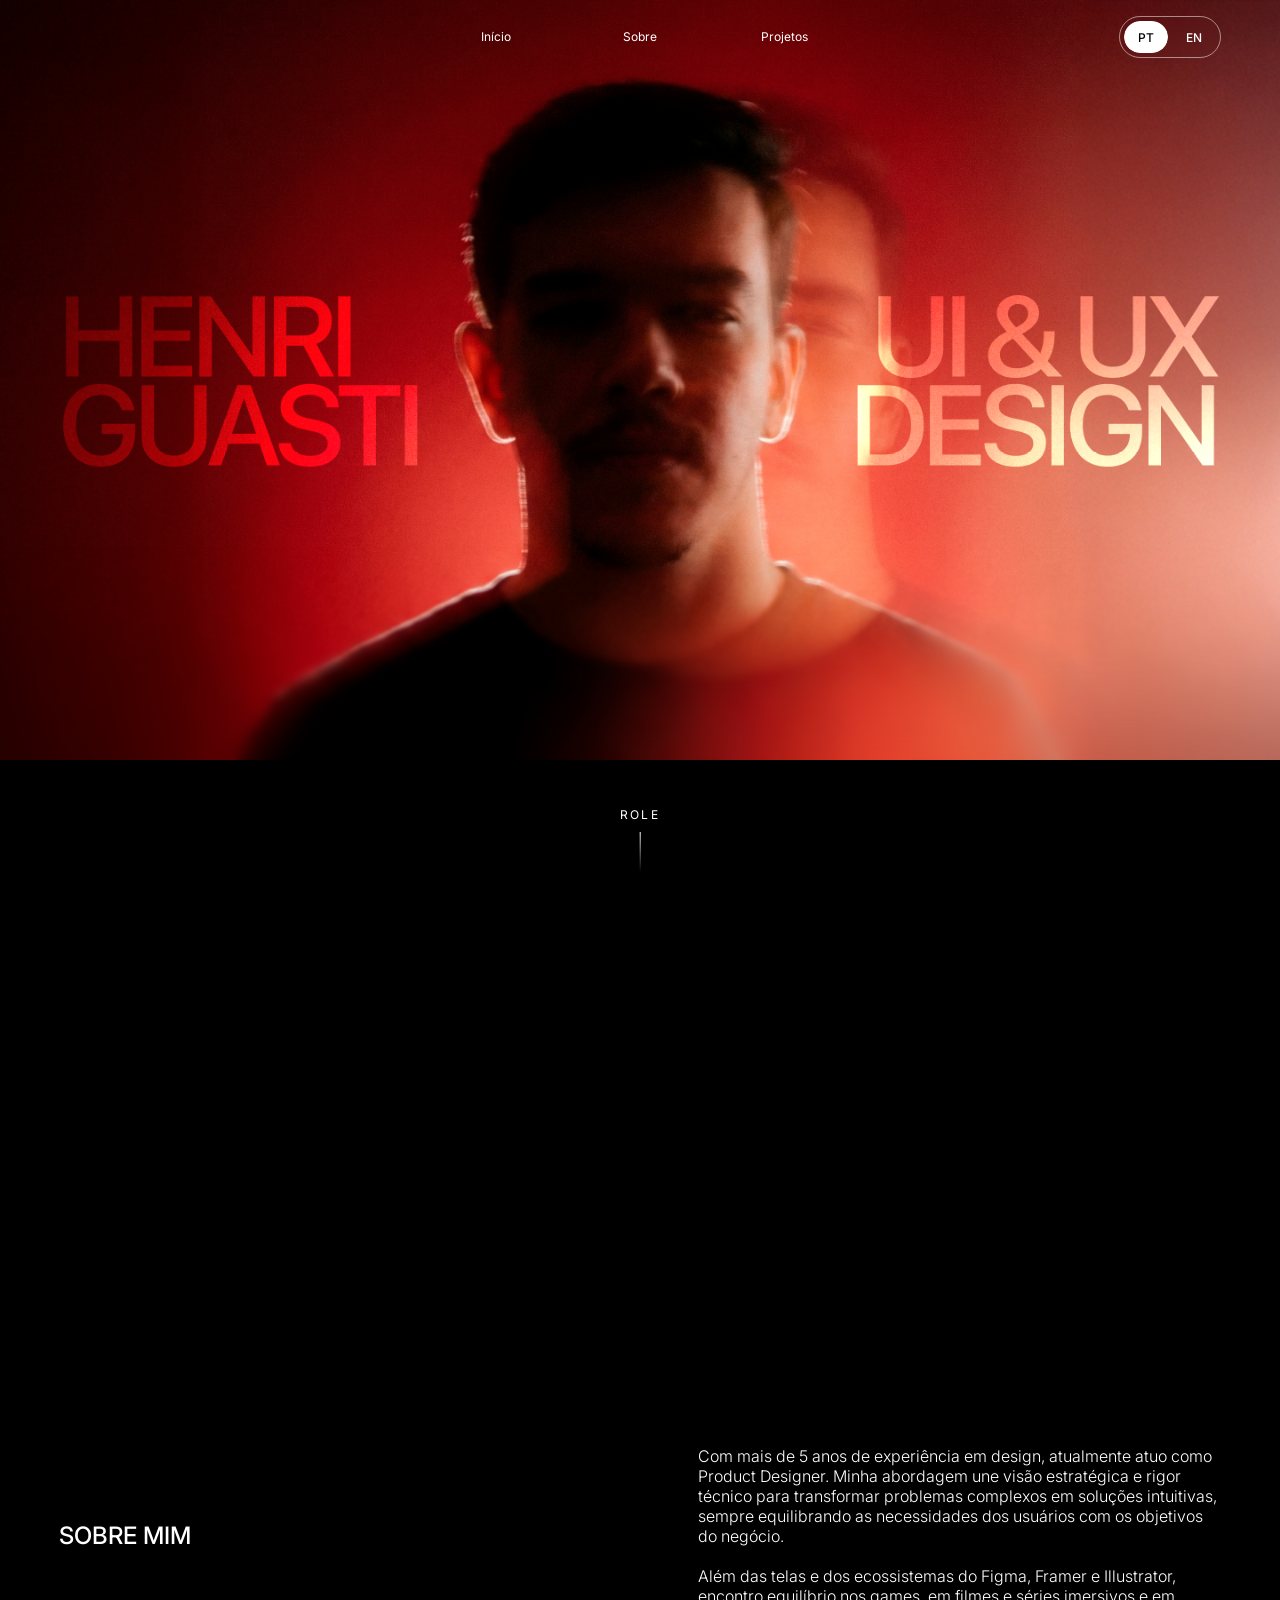
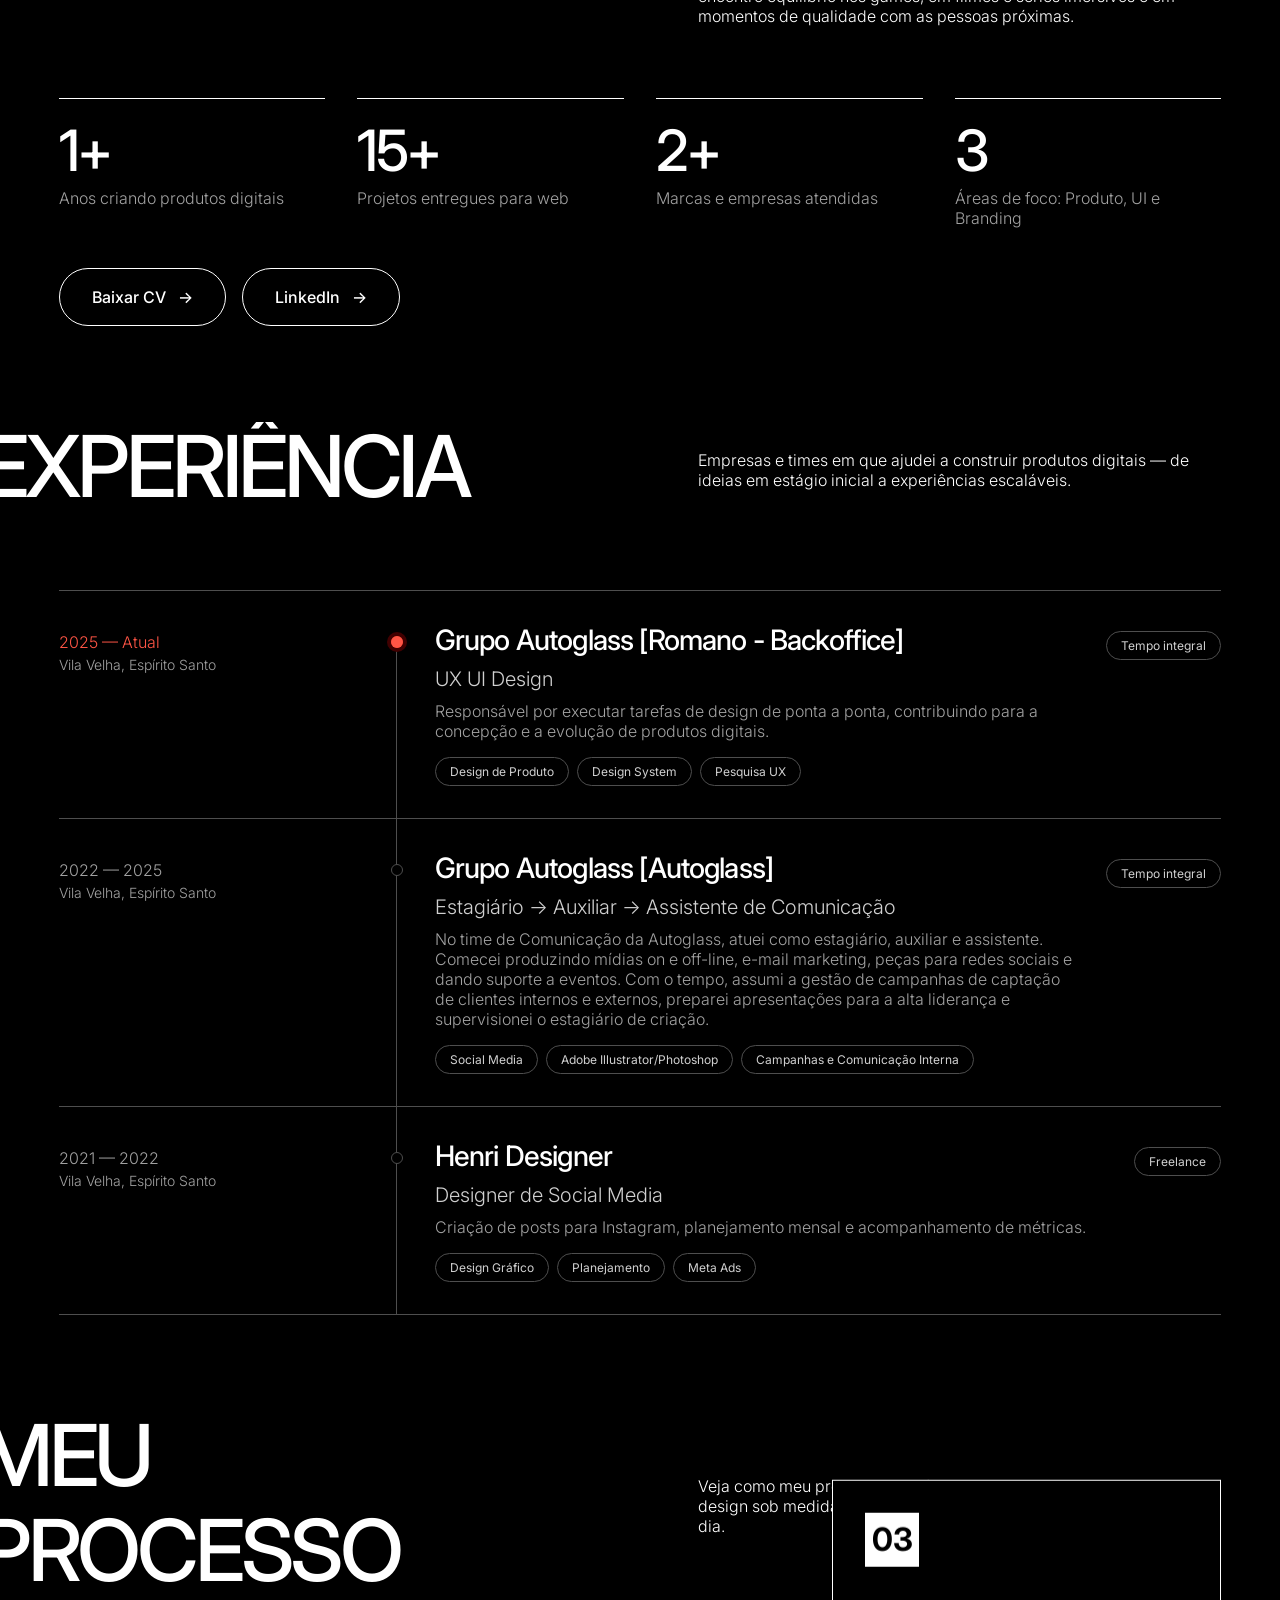
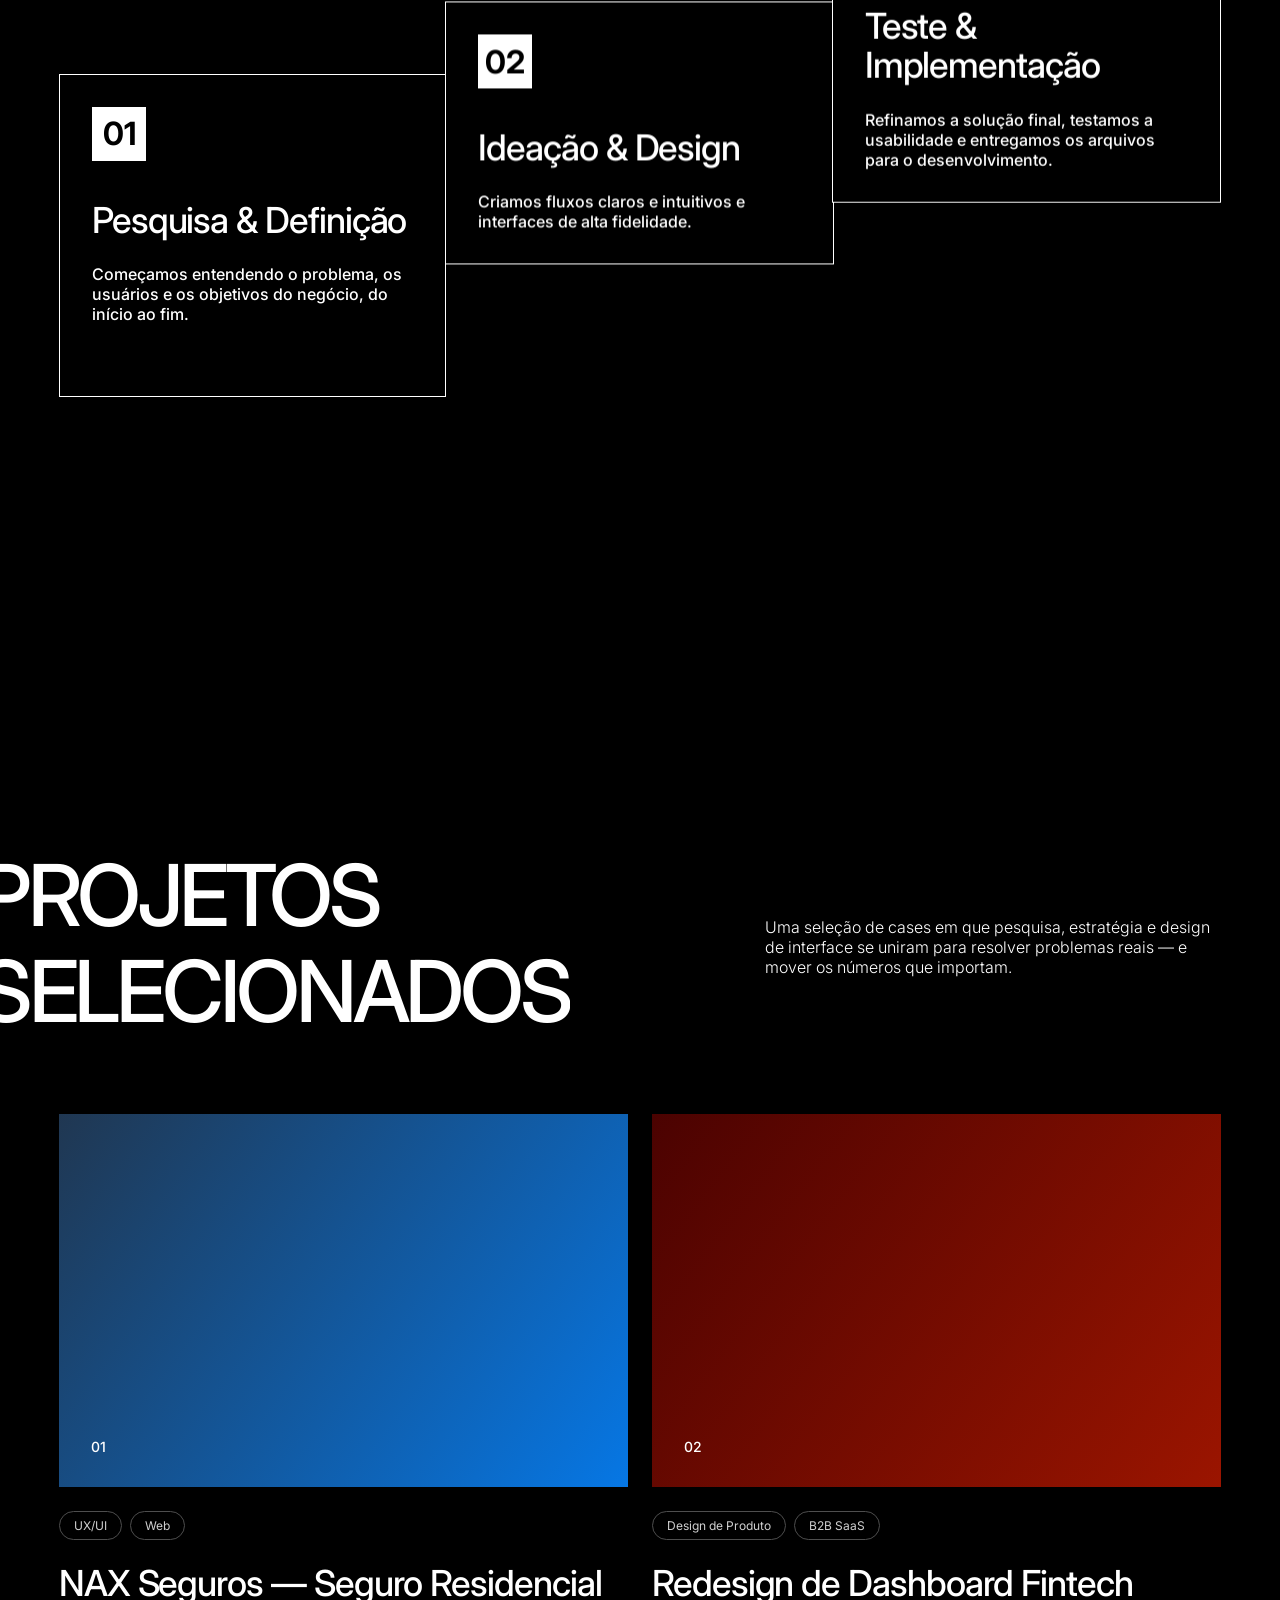
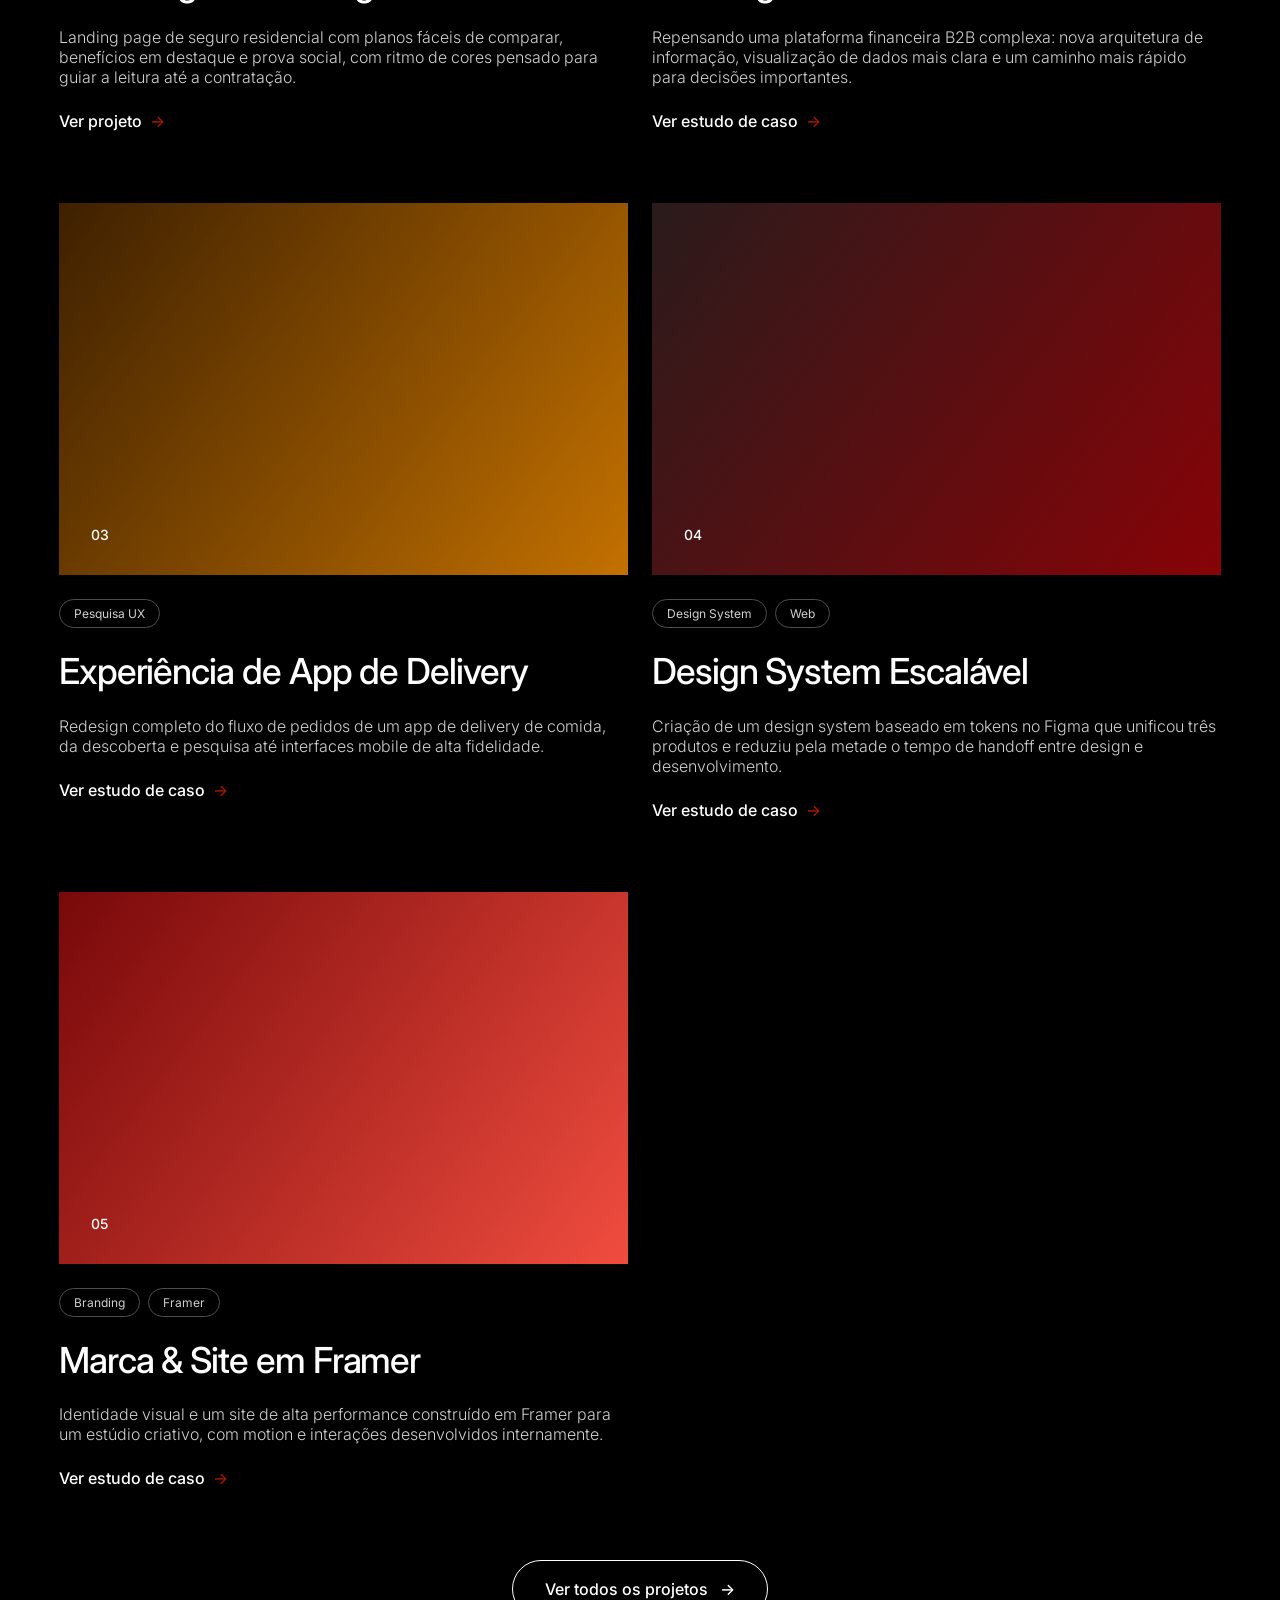
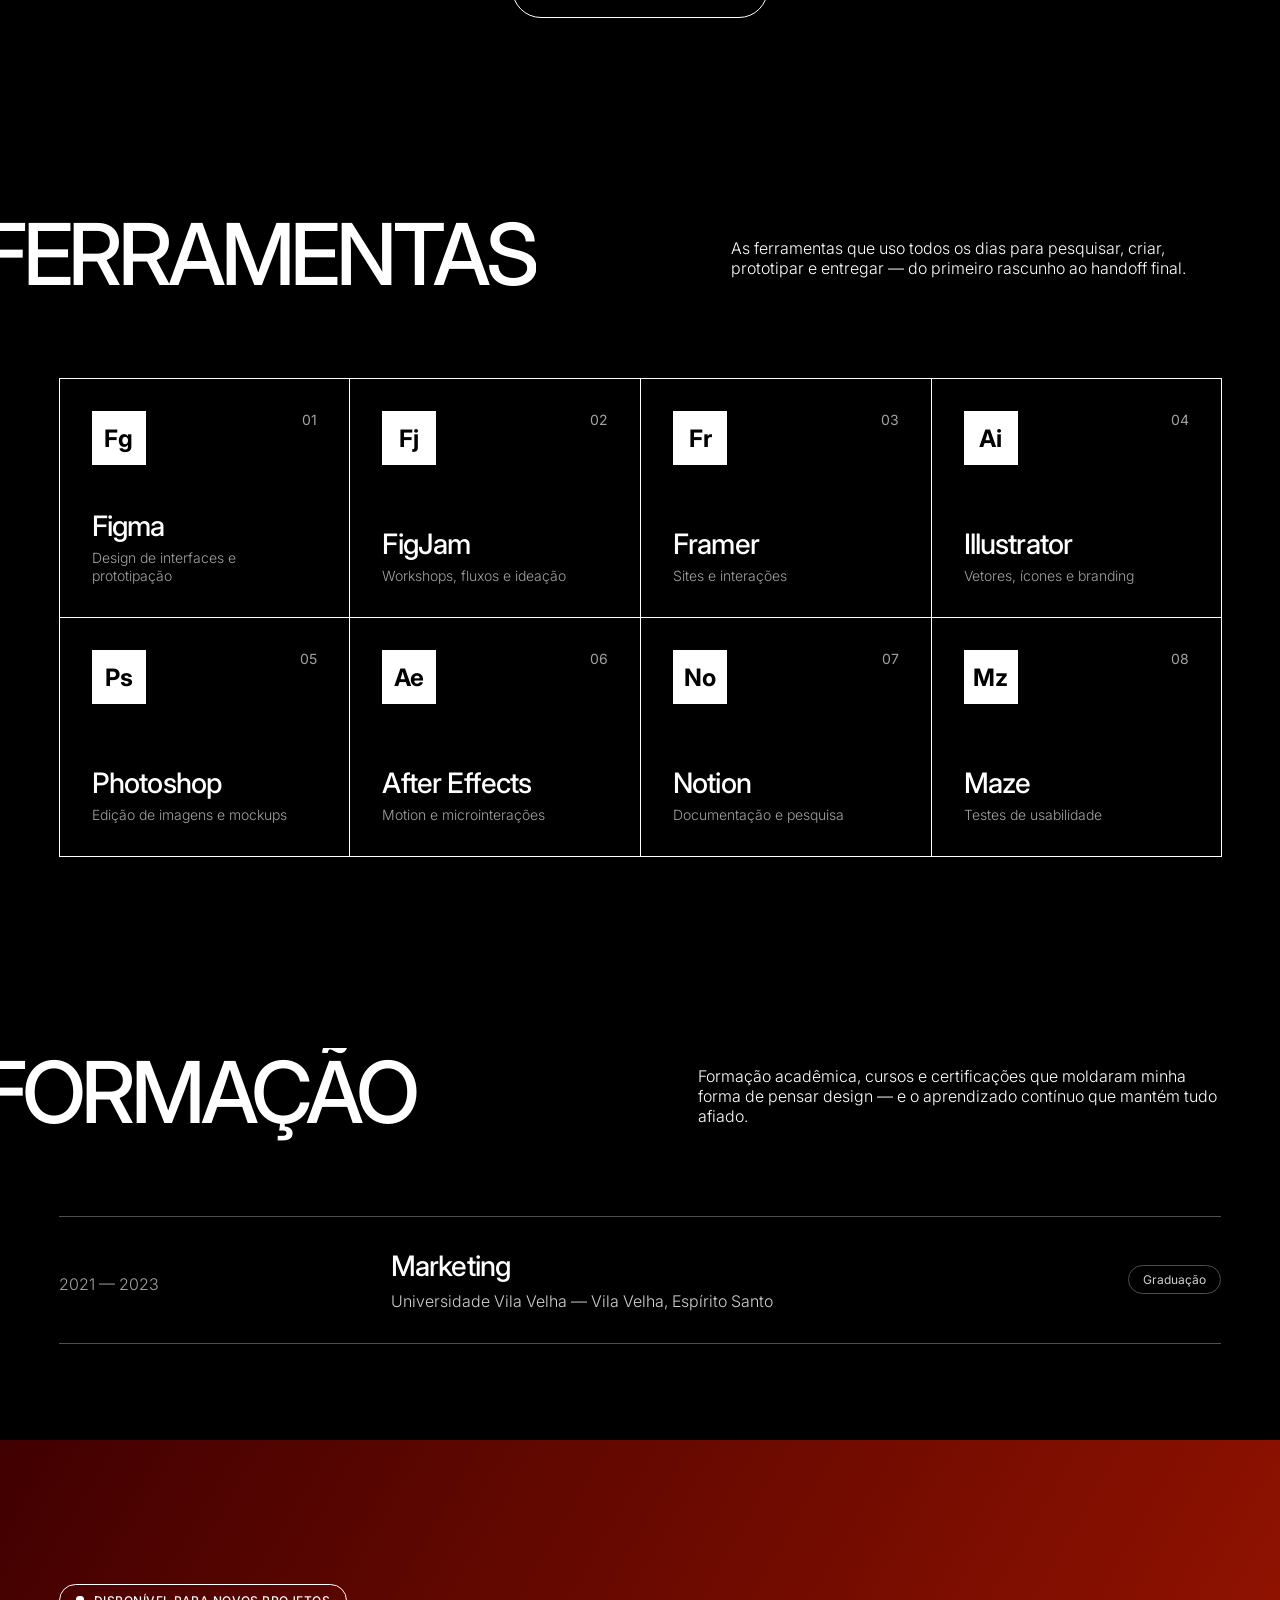
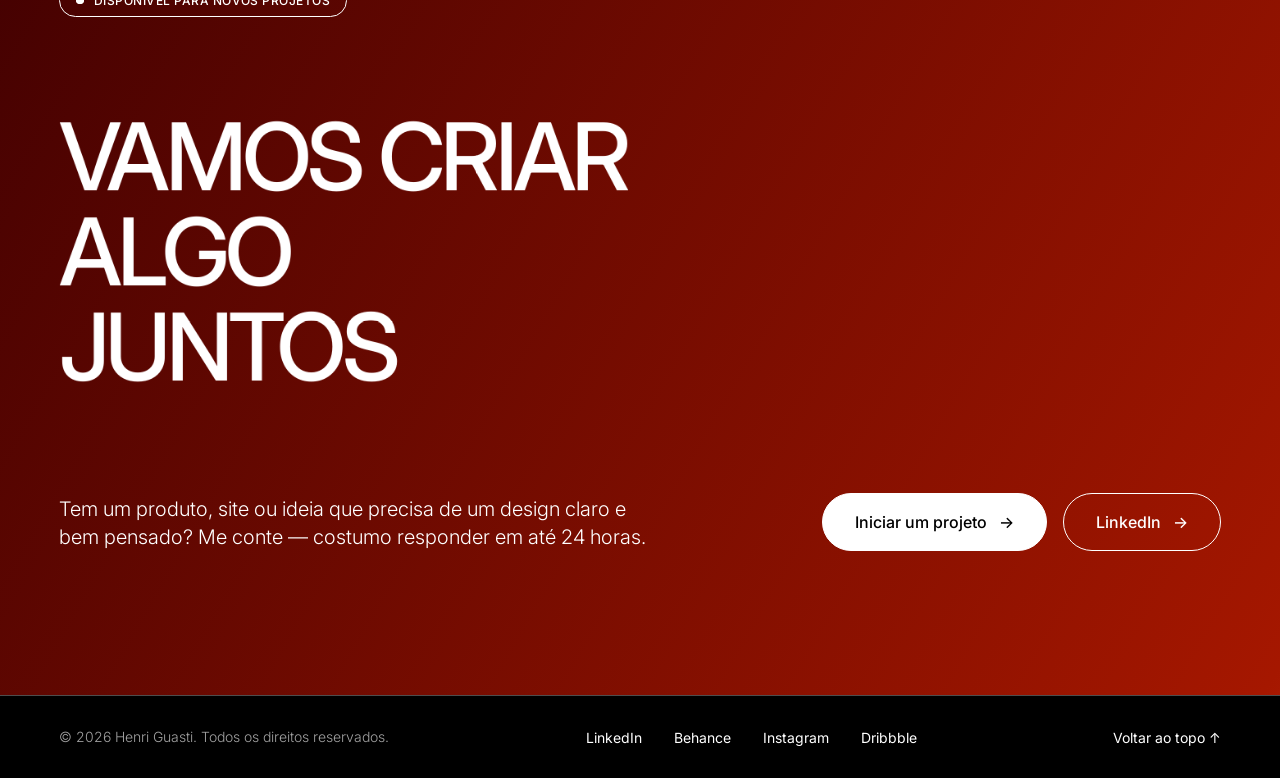
==== commit 63bf00f6: "Adiciona projeto NAX Seguros aos projetos selecionados Inclui o site da NAX Seguros em projects/nax-" ====
--- a/index.html
+++ b/index.html
@@ -101,29 +101,36 @@
           <p class="body-m reveal-right" data-i18n="projects.desc">Uma seleção de cases em que pesquisa, estratégia e design de interface se uniram para resolver problemas reais — e mover os números que importam.</p>
         </div>
         <div class="projects">
-          <a class="card reveal" href="#">
-            <div class="cover" style="--g:linear-gradient(127deg,#410001,#A51700)"><span>01</span></div>
+          <a class="card reveal" href="projects/nax-seguros/index.html" target="_blank" rel="noopener">
+            <div class="cover" style="--g:linear-gradient(127deg,#232F3F,#037FF7)"><span>01</span></div>
+            <div class="tags"><span class="tag">UX/UI</span><span class="tag">Web</span></div>
+            <h3 class="h2" data-i18n="nax.t">NAX Seguros — Seguro Residencial</h3>
+            <p class="body-m muted" data-i18n="nax.d">Landing page de seguro residencial com planos fáceis de comparar, benefícios em destaque e prova social, com ritmo de cores pensado para guiar a leitura até a contratação.</p>
+            <span class="link"><span data-i18n="link.project">Ver projeto</span> <span class="arrow">→</span></span>
+          </a>
+          <a class="card reveal" href="#" style="--d:.15s">
+            <div class="cover" style="--g:linear-gradient(127deg,#410001,#A51700)"><span>02</span></div>
             <div class="tags"><span class="tag" data-i18n="tag.product">Design de Produto</span><span class="tag">B2B SaaS</span></div>
             <h3 class="h2" data-i18n="p1.t">Redesign de Dashboard Fintech</h3>
             <p class="body-m muted" data-i18n="p1.d">Repensando uma plataforma financeira B2B complexa: nova arquitetura de informação, visualização de dados mais clara e um caminho mais rápido para decisões importantes.</p>
             <span class="link"><span data-i18n="link.case">Ver estudo de caso</span> <span class="arrow">→</span></span>
           </a>
-          <a class="card reveal" href="#" style="--d:.15s">
-            <div class="cover" style="--g:linear-gradient(127deg,#2D1600,#D47B00)"><span>02</span></div>
+          <a class="card reveal" href="#">
+            <div class="cover" style="--g:linear-gradient(127deg,#2D1600,#D47B00)"><span>03</span></div>
             <div class="tags"><span class="tag" data-i18n="tag.research">Pesquisa UX</span></div>
             <h3 class="h2" data-i18n="p2.t">Experiência de App de Delivery</h3>
             <p class="body-m muted" data-i18n="p2.d">Redesign completo do fluxo de pedidos de um app de delivery de comida, da descoberta e pesquisa até interfaces mobile de alta fidelidade.</p>
             <span class="link"><span data-i18n="link.case">Ver estudo de caso</span> <span class="arrow">→</span></span>
           </a>
-          <a class="card reveal" href="#">
-            <div class="cover" style="--g:linear-gradient(127deg,#1E1E1E,#930005)"><span>03</span></div>
+          <a class="card reveal" href="#" style="--d:.15s">
+            <div class="cover" style="--g:linear-gradient(127deg,#1E1E1E,#930005)"><span>04</span></div>
             <div class="tags"><span class="tag">Design System</span><span class="tag">Web</span></div>
             <h3 class="h2" data-i18n="p3.t">Design System Escalável</h3>
             <p class="body-m muted" data-i18n="p3.d">Criação de um design system baseado em tokens no Figma que unificou três produtos e reduziu pela metade o tempo de handoff entre design e desenvolvimento.</p>
             <span class="link"><span data-i18n="link.case">Ver estudo de caso</span> <span class="arrow">→</span></span>
           </a>
-          <a class="card reveal" href="#" style="--d:.15s">
-            <div class="cover" style="--g:linear-gradient(127deg,#690003,#FF5545)"><span>04</span></div>
+          <a class="card reveal" href="#">
+            <div class="cover" style="--g:linear-gradient(127deg,#690003,#FF5545)"><span>05</span></div>
             <div class="tags"><span class="tag">Branding</span><span class="tag">Framer</span></div>
             <h3 class="h2" data-i18n="p4.t">Marca &amp; Site em Framer</h3>
             <p class="body-m muted" data-i18n="p4.d">Identidade visual e um site de alta performance construído em Framer para um estúdio criativo, com motion e interações desenvolvidos internamente.</p>
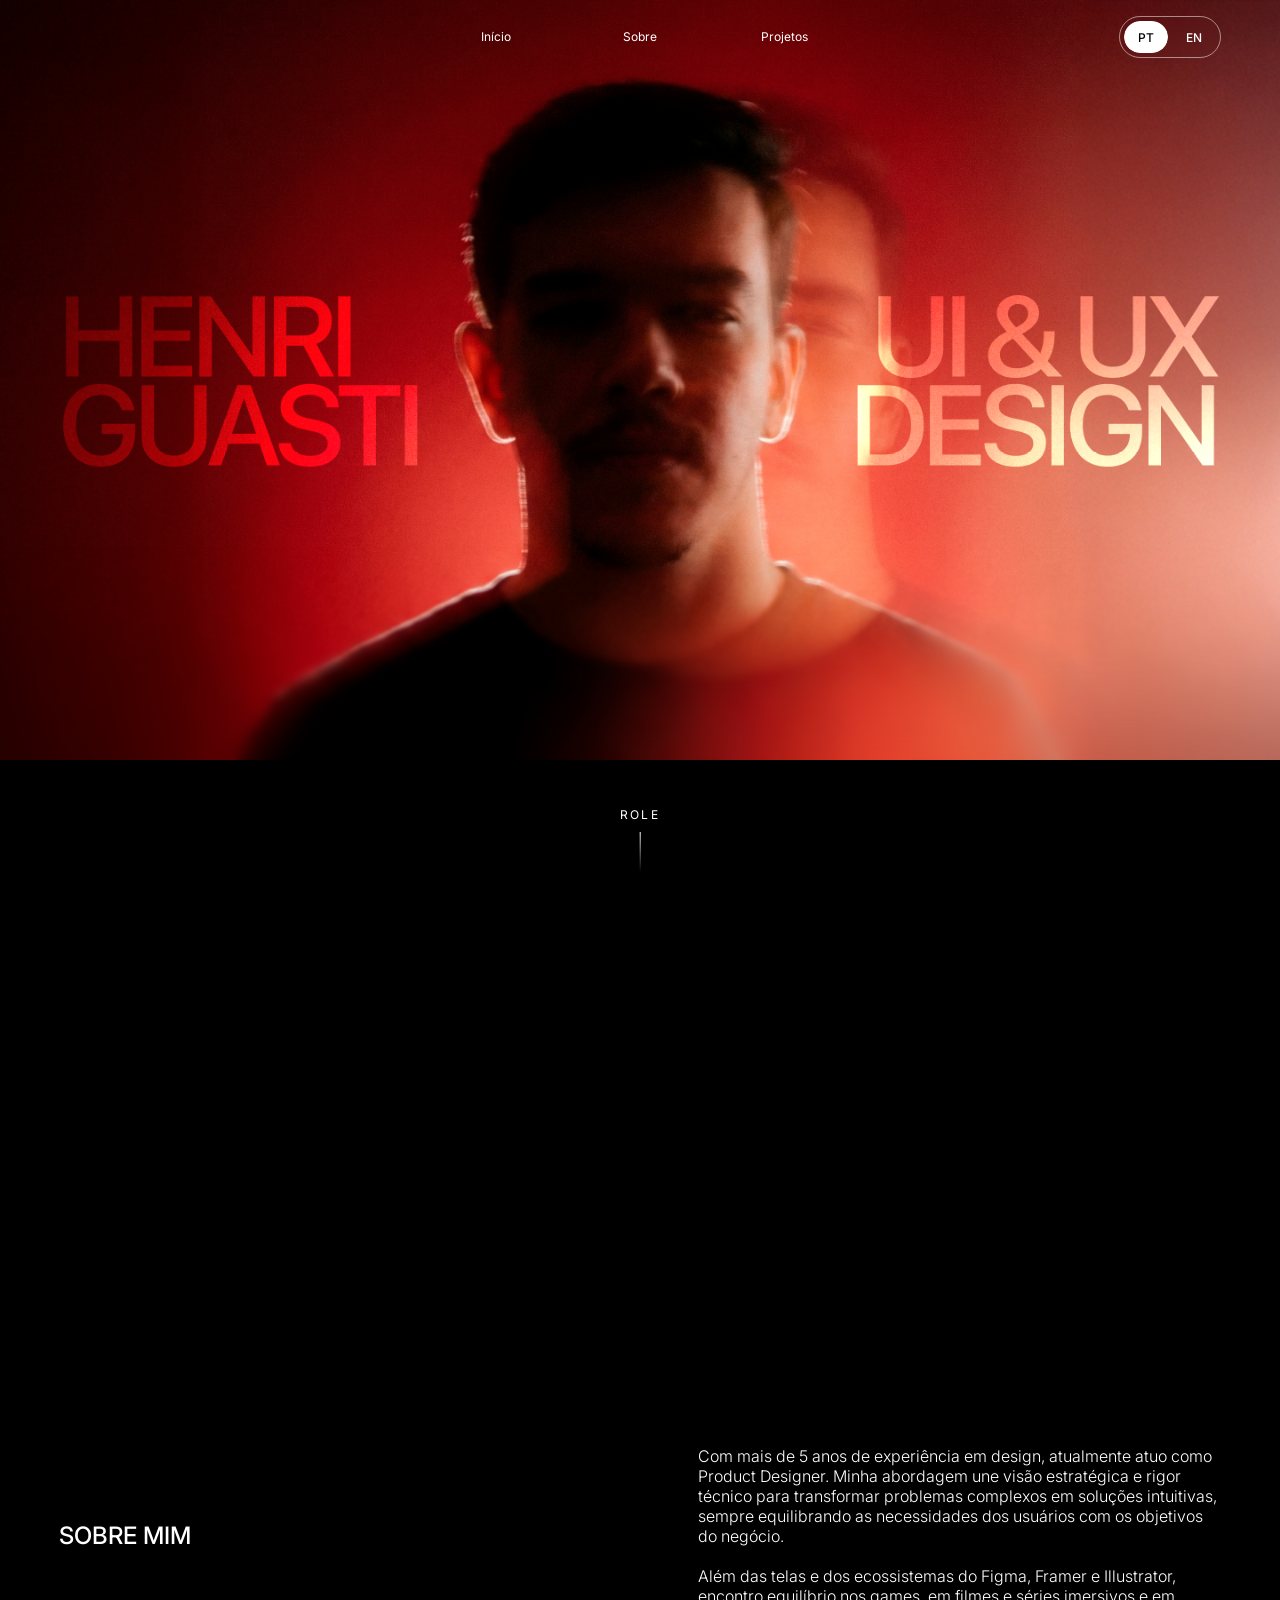
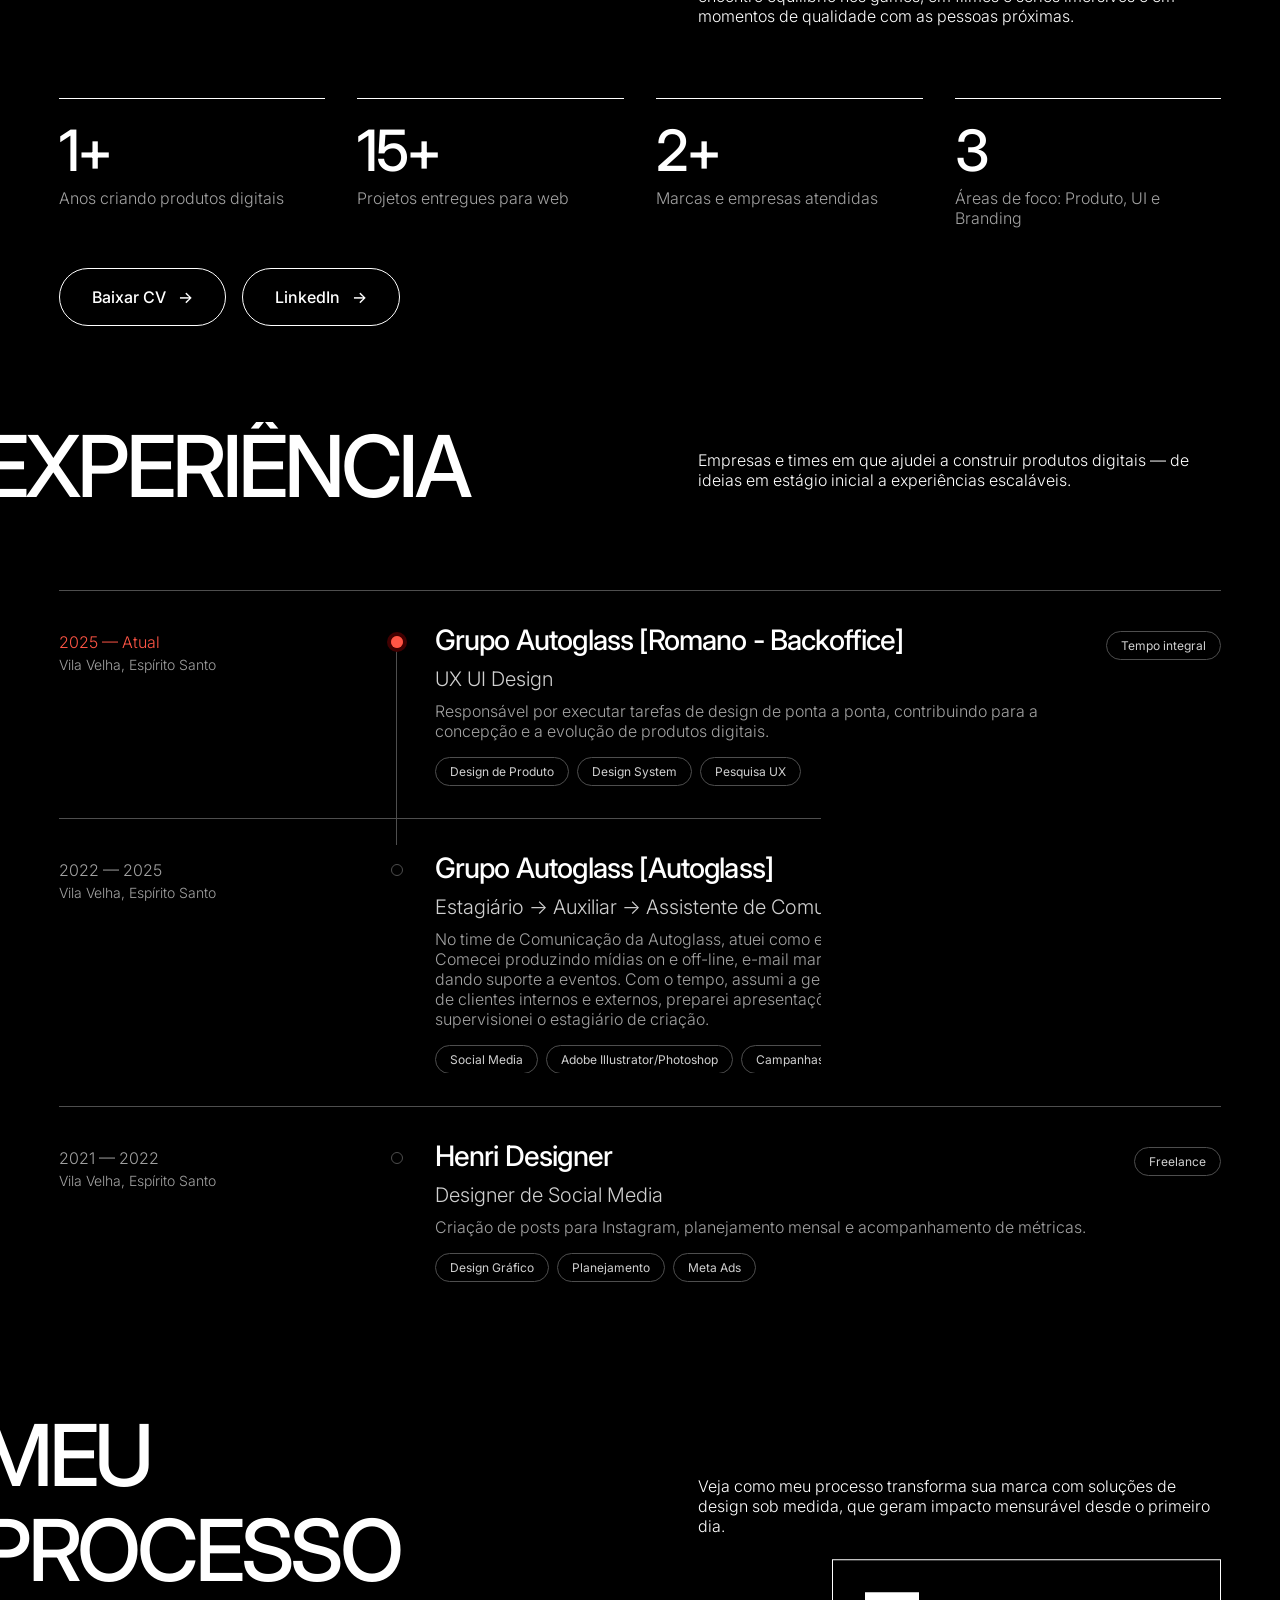
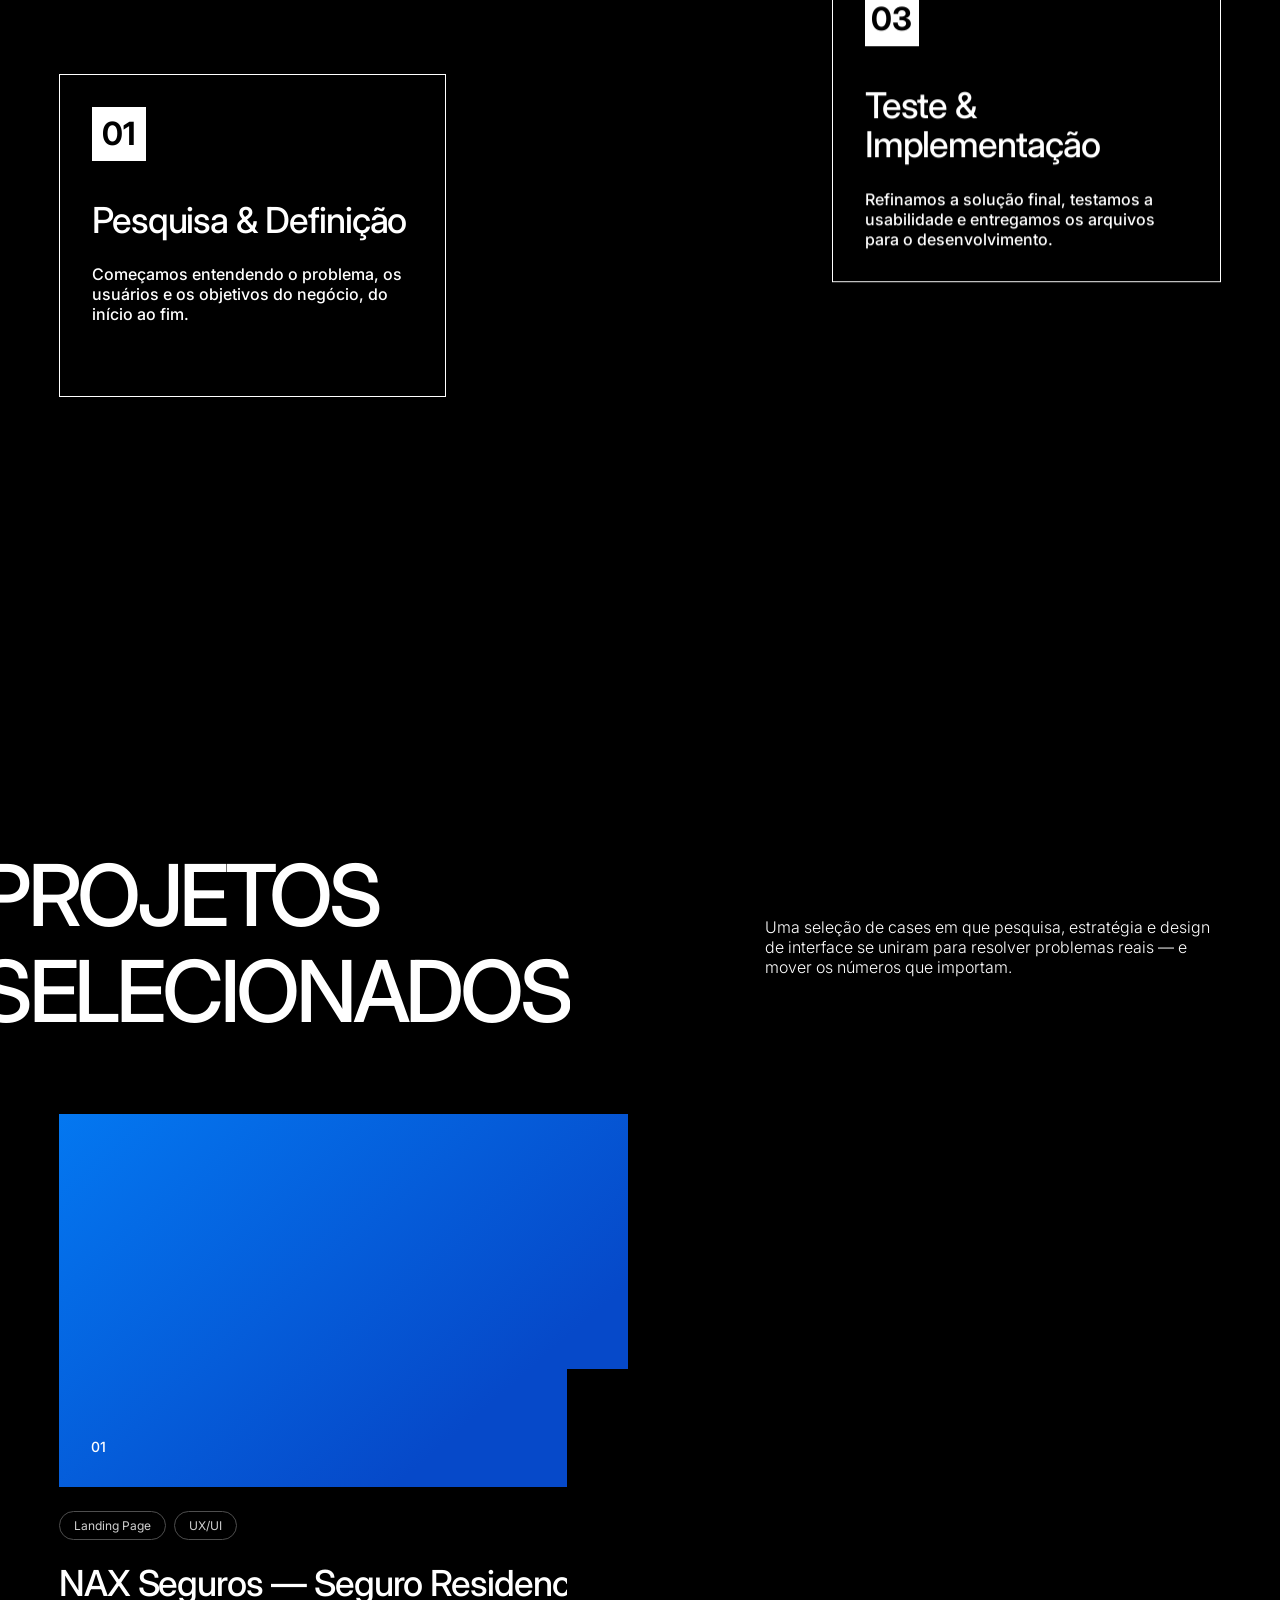
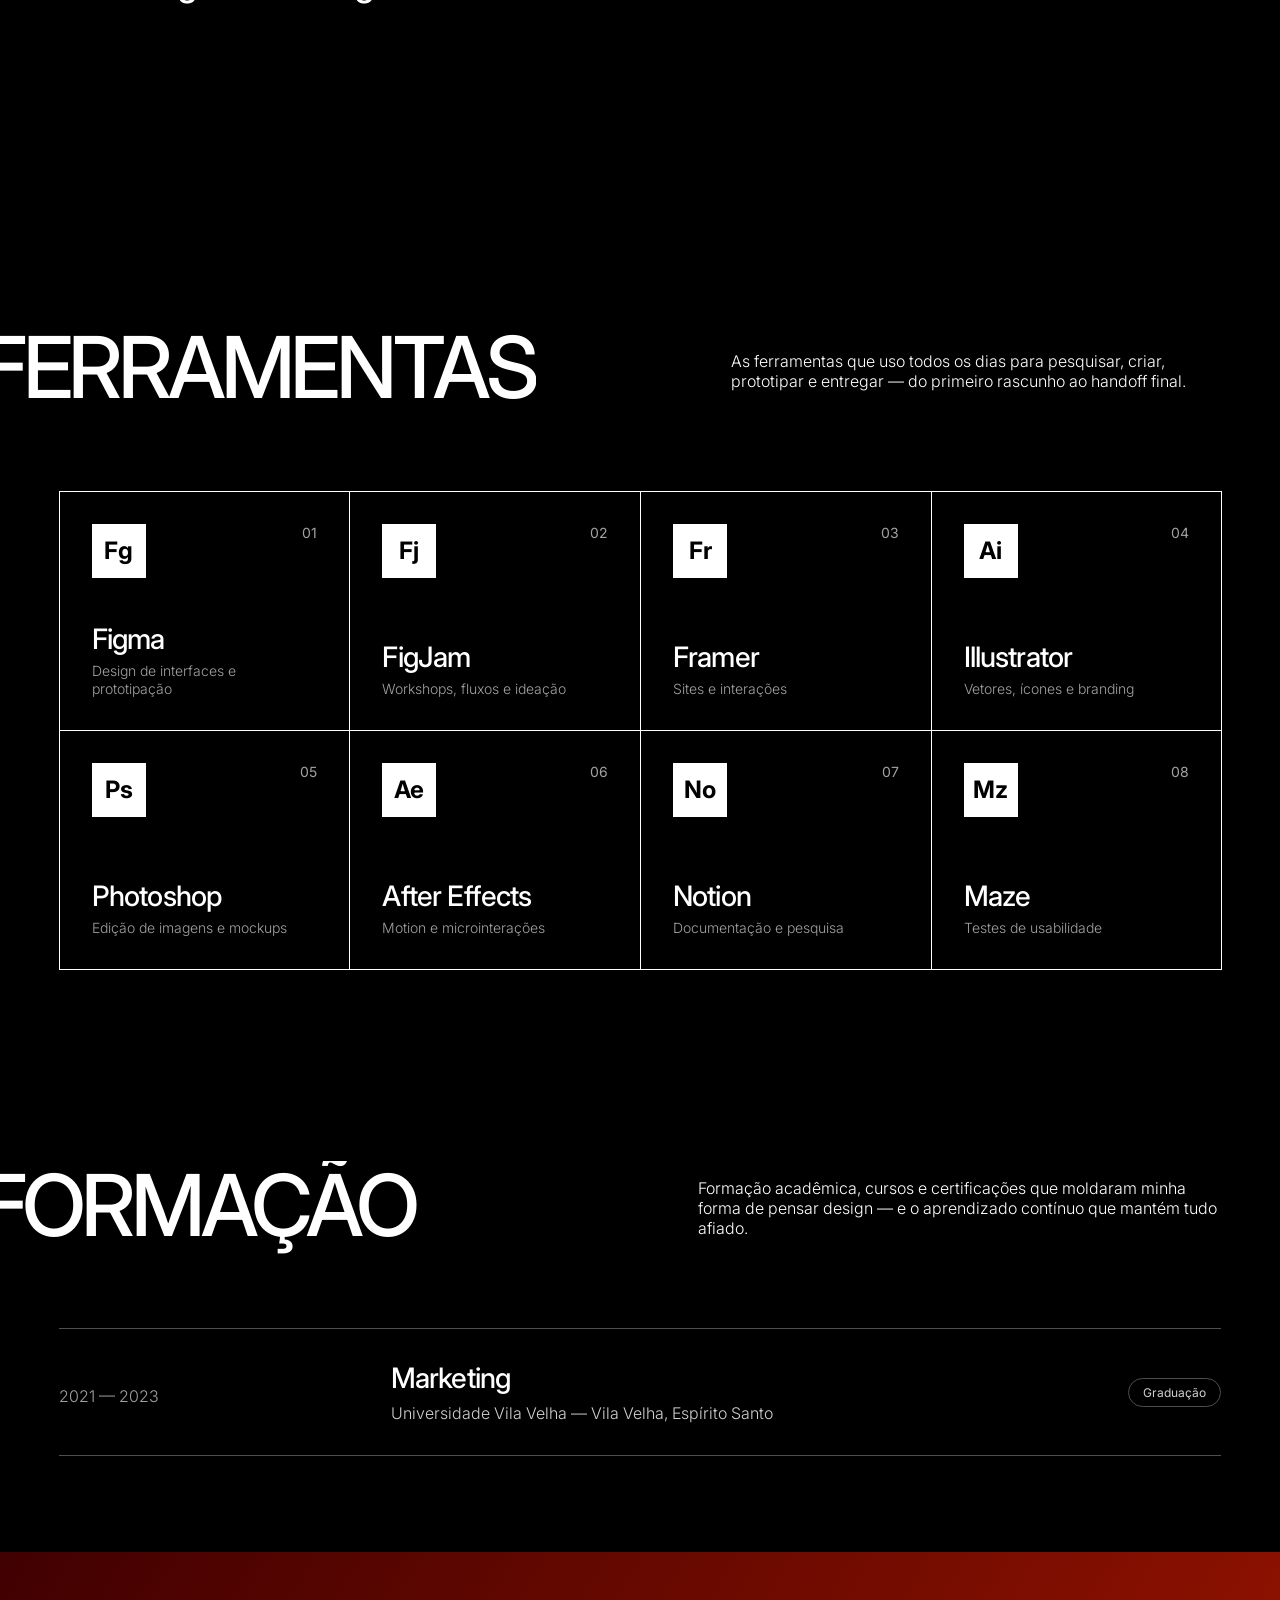
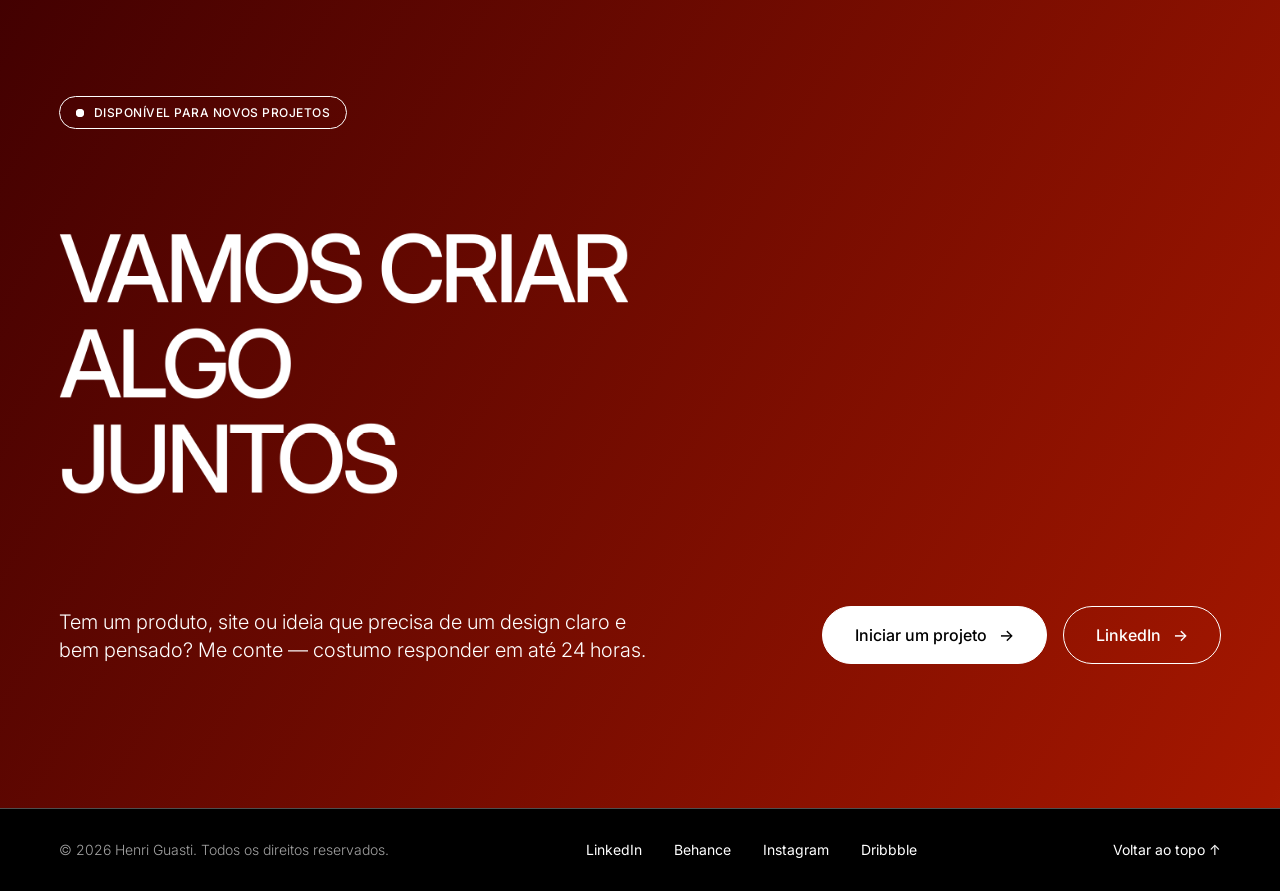
==== commit f0a3ec21: "Atualiza home com o novo Figma e adiciona o modal do case NAX - Projetos Selecionados: só o card da " ====
--- a/index.html
+++ b/index.html
@@ -7,12 +7,13 @@
 <meta name="description" content="Henri Guasti — Product Designer com foco em UI & UX. Experiência, projetos selecionados, processo, ferramentas e formação.">
 <link rel="preconnect" href="https://fonts.googleapis.com">
 <link rel="preconnect" href="https://fonts.gstatic.com" crossorigin>
-<link href="https://fonts.googleapis.com/css2?family=Inter:wght@300;400;500;700&display=swap" rel="stylesheet">
+<link href="https://fonts.googleapis.com/css2?family=Inter:wght@300;400;500;700&family=Poppins:wght@600&display=swap" rel="stylesheet">
 <link rel="preload" as="image" href="assets/images/img-hero.png">
 <link rel="stylesheet" href="css/tokens.css">
 <link rel="stylesheet" href="css/base.css">
 <link rel="stylesheet" href="css/components.css">
 <link rel="stylesheet" href="css/sections.css">
+<link rel="stylesheet" href="css/case.css">
 <link rel="stylesheet" href="css/motion.css">
 </head>
 <body>
@@ -87,8 +88,8 @@
         </div>
         <div class="process">
           <article class="pbox reveal" data-speed="0"><div class="num">01</div><div><h3 class="h2" data-i18n="process.1.t">Pesquisa &amp; Definição</h3><p data-i18n="process.1.d">Começamos entendendo o problema, os usuários e os objetivos do negócio, do início ao fim.</p></div></article>
-          <article class="pbox reveal" style="--d:.3s" data-speed=".14"><div class="num">02</div><div><h3 class="h2" data-i18n="process.2.t">Ideação &amp; Design</h3><p data-i18n="process.2.d">Criamos fluxos claros e intuitivos e interfaces de alta fidelidade.</p></div></article>
-          <article class="pbox reveal" style="--d:.15s" data-speed=".07"><div class="num">03</div><div><h3 class="h2" data-i18n="process.3.t">Teste &amp; Implementação</h3><p data-i18n="process.3.d">Refinamos a solução final, testamos a usabilidade e entregamos os arquivos para o desenvolvimento.</p></div></article>
+          <article class="pbox reveal" data-speed=".22"><div class="num">02</div><div><h3 class="h2" data-i18n="process.2.t">Ideação &amp; Design</h3><p data-i18n="process.2.d">Criamos fluxos claros e intuitivos e interfaces de alta fidelidade.</p></div></article>
+          <article class="pbox reveal" style="--d:.2s" data-speed=".04"><div class="num">03</div><div><h3 class="h2" data-i18n="process.3.t">Teste &amp; Implementação</h3><p data-i18n="process.3.d">Refinamos a solução final, testamos a usabilidade e entregamos os arquivos para o desenvolvimento.</p></div></article>
         </div>
       </div>
     </section>
@@ -101,43 +102,15 @@
           <p class="body-m reveal-right" data-i18n="projects.desc">Uma seleção de cases em que pesquisa, estratégia e design de interface se uniram para resolver problemas reais — e mover os números que importam.</p>
         </div>
         <div class="projects">
-          <a class="card reveal" href="projects/nax-seguros/index.html" target="_blank" rel="noopener">
-            <div class="cover" style="--g:linear-gradient(127deg,#232F3F,#037FF7)"><span>01</span></div>
-            <div class="tags"><span class="tag">UX/UI</span><span class="tag">Web</span></div>
+          <!-- Opens the case modal (js/case.js); without JS it falls back to the live landing -->
+          <a class="card reveal" href="projects/nax-seguros/index.html" data-case-open="nax" aria-haspopup="dialog">
+            <div class="cover" style="--g:linear-gradient(139deg,#037FF7 0%,#0649C9 71.4%)"><span>01</span></div>
+            <div class="tags"><span class="tag">Landing Page</span><span class="tag">UX/UI</span></div>
             <h3 class="h2" data-i18n="nax.t">NAX Seguros — Seguro Residencial</h3>
             <p class="body-m muted" data-i18n="nax.d">Landing page de seguro residencial com planos fáceis de comparar, benefícios em destaque e prova social, com ritmo de cores pensado para guiar a leitura até a contratação.</p>
-            <span class="link"><span data-i18n="link.project">Ver projeto</span> <span class="arrow">→</span></span>
-          </a>
-          <a class="card reveal" href="#" style="--d:.15s">
-            <div class="cover" style="--g:linear-gradient(127deg,#410001,#A51700)"><span>02</span></div>
-            <div class="tags"><span class="tag" data-i18n="tag.product">Design de Produto</span><span class="tag">B2B SaaS</span></div>
-            <h3 class="h2" data-i18n="p1.t">Redesign de Dashboard Fintech</h3>
-            <p class="body-m muted" data-i18n="p1.d">Repensando uma plataforma financeira B2B complexa: nova arquitetura de informação, visualização de dados mais clara e um caminho mais rápido para decisões importantes.</p>
-            <span class="link"><span data-i18n="link.case">Ver estudo de caso</span> <span class="arrow">→</span></span>
-          </a>
-          <a class="card reveal" href="#">
-            <div class="cover" style="--g:linear-gradient(127deg,#2D1600,#D47B00)"><span>03</span></div>
-            <div class="tags"><span class="tag" data-i18n="tag.research">Pesquisa UX</span></div>
-            <h3 class="h2" data-i18n="p2.t">Experiência de App de Delivery</h3>
-            <p class="body-m muted" data-i18n="p2.d">Redesign completo do fluxo de pedidos de um app de delivery de comida, da descoberta e pesquisa até interfaces mobile de alta fidelidade.</p>
-            <span class="link"><span data-i18n="link.case">Ver estudo de caso</span> <span class="arrow">→</span></span>
-          </a>
-          <a class="card reveal" href="#" style="--d:.15s">
-            <div class="cover" style="--g:linear-gradient(127deg,#1E1E1E,#930005)"><span>04</span></div>
-            <div class="tags"><span class="tag">Design System</span><span class="tag">Web</span></div>
-            <h3 class="h2" data-i18n="p3.t">Design System Escalável</h3>
-            <p class="body-m muted" data-i18n="p3.d">Criação de um design system baseado em tokens no Figma que unificou três produtos e reduziu pela metade o tempo de handoff entre design e desenvolvimento.</p>
-            <span class="link"><span data-i18n="link.case">Ver estudo de caso</span> <span class="arrow">→</span></span>
-          </a>
-          <a class="card reveal" href="#">
-            <div class="cover" style="--g:linear-gradient(127deg,#690003,#FF5545)"><span>05</span></div>
-            <div class="tags"><span class="tag">Branding</span><span class="tag">Framer</span></div>
-            <h3 class="h2" data-i18n="p4.t">Marca &amp; Site em Framer</h3>
-            <p class="body-m muted" data-i18n="p4.d">Identidade visual e um site de alta performance construído em Framer para um estúdio criativo, com motion e interações desenvolvidos internamente.</p>
             <span class="link"><span data-i18n="link.case">Ver estudo de caso</span> <span class="arrow">→</span></span>
           </a>
         </div>
-        <div class="center reveal"><a class="btn" href="#"><span data-i18n="btn.all">Ver todos os projetos</span> <span class="arrow">→</span></a></div>
       </div>
     </section>
 
@@ -199,8 +172,12 @@
   </div>
 </main>
 
+<!-- CASE MODAL — content rendered by js/case.js -->
+<div class="case" id="case-nax" data-case="nax" role="dialog" aria-modal="true" aria-labelledby="case-nax-title" tabindex="-1" data-lenis-prevent hidden></div>
+
 <script src="js/vendor/lenis.min.js"></script>
 <script src="js/i18n.js"></script>
+<script src="js/case.js"></script>
 <script src="js/main.js"></script>
 <script src="js/scroll.js"></script>
 </body>
--- a/css/sections.css
+++ b/css/sections.css
@@ -49,8 +49,6 @@
 .xp__line{position:absolute;top:45px;bottom:0;left:calc(var(--dot-x) - .5px);width:1px;background:var(--color-border-default);pointer-events:none}
 .xp__line::after{content:"";position:absolute;inset:0;background:linear-gradient(var(--color-text-brand),#fff);transform:scaleY(var(--p));transform-origin:top}
 .xrow{display:grid;grid-template-columns:300px 12px 1fr auto;gap:32px;align-items:start;padding:32px 0;border-top:1px solid var(--color-border-default);position:relative}
-.xrow::before{content:"";position:absolute;top:-1px;left:0;height:1px;width:100%;background:var(--color-text-brand);transform:scaleX(0);transform-origin:left;transition:transform .6s var(--ease)}
-.xrow:hover::before{transform:scaleX(1)}
 .xrow__when{display:flex;flex-direction:column;gap:4px;padding-top:9px;color:var(--color-text-tertiary)}
 .xrow__when .body-s{color:inherit}
 .xrow__dot{position:relative;z-index:1;width:12px;height:12px;margin-top:13px;border-radius:50%;background:var(--color-bg-primary);border:1px solid var(--color-border-default);
--- a/css/case.css
+++ b/css/case.css
@@ -0,0 +1,135 @@
+/* =========================================================
+   Case modal — full-screen case study (Figma "Case Modal — NAX Seguros")
+   Slides up from the bottom (ease-in-out, .6s); sticky top bar.
+   ========================================================= */
+html.case-lock,html.case-lock body{overflow:hidden}
+.case{position:fixed;inset:0;z-index:100;overflow-y:auto;overscroll-behavior:contain;background:var(--color-bg-primary);
+  transform:translateY(100%);transition:transform .6s ease-in-out;-webkit-overflow-scrolling:touch}
+.case.open{transform:translateY(0)}
+.case:focus{outline:none}
+.case[hidden]{display:none}
+
+/* Top bar */
+.case__bar{position:sticky;top:0;z-index:2;display:flex;justify-content:space-between;align-items:center;height:72px;padding:0 var(--gutter);
+  background:rgba(0,0,0,.85);backdrop-filter:blur(8px);-webkit-backdrop-filter:blur(8px);border-bottom:1px solid var(--color-border-default)}
+.case__label,.case__over{font-size:12px;font-weight:500;letter-spacing:.04em;text-transform:uppercase;color:var(--color-text-tertiary)}
+.case__close{display:inline-flex;align-items:center;gap:8px;padding:10px 16px;border:1px solid var(--color-border-default);border-radius:999px;font-size:14px;transition:background .3s,color .3s,border-color .3s}
+.case__close:hover{background:#fff;color:#000;border-color:#fff}
+
+.case__body{max-width:calc(var(--max) + var(--gutter)*2);margin:0 auto;padding:64px var(--gutter) 120px;display:flex;flex-direction:column;gap:120px}
+
+/* Hero */
+.case__hero{display:flex;flex-direction:column;gap:40px}
+.case__cover{display:flex;flex-direction:column;align-items:center;gap:24px;padding:64px 64px 32px;background:linear-gradient(147deg,#037FF7 0%,#0649C9 71.4%)}
+.case__shot{width:100%;max-width:1040px;height:auto;aspect-ratio:1440/668;object-fit:cover;border-radius:12px;box-shadow:0 30px 60px rgba(0,0,0,.25)}
+.case__chips{display:flex;width:100%}
+.case__chip{display:inline-flex;align-items:center;gap:8px;padding:6px 12px;border-radius:999px;background:var(--color-bg-primary);font-size:12px}
+.case__chip i{width:6px;height:6px;border-radius:50%;background:#fff}
+.case__title{text-transform:uppercase}
+.case__meta{display:grid;grid-template-columns:repeat(4,1fr);gap:24px;padding:24px 0;border-top:1px solid var(--color-border-default);border-bottom:1px solid var(--color-border-default)}
+.case__meta div{display:flex;flex-direction:column;gap:8px}
+.case__meta dt{font-size:12px;font-weight:500;letter-spacing:.04em;text-transform:uppercase;color:var(--color-text-tertiary)}
+.case__meta dd{font-size:16px;font-weight:500}
+.case__intro{display:flex;flex-direction:column;gap:20px;max-width:760px}
+
+/* Section header: brand marker + uppercase H2 */
+.case__sec{display:flex;flex-direction:column;gap:40px;padding:0}
+.case__sec--ui{gap:32px}
+.case__head{display:flex;flex-direction:column;gap:16px}
+.case__head p{max-width:720px}
+.case__h{display:flex;align-items:center;gap:16px;font-size:clamp(28px,2.8vw,40px);font-weight:500;line-height:1.1;letter-spacing:-.03em;text-transform:uppercase}
+.case__marker{flex:none;width:12px;height:12px;background:var(--color-bg-brand)}
+
+/* Five screens */
+.case__screens{list-style:none;display:grid;grid-template-columns:repeat(5,1fr);gap:24px}
+.case__screens li{display:flex;flex-direction:column;gap:4px}
+.case__screens img{width:100%;height:300px;object-fit:cover;object-position:top;border-radius:12px;border:1px solid var(--color-border-default);margin-bottom:12px;background:var(--color-bg-secondary)}
+.case__num{font-size:12px;color:var(--color-text-brand)}
+.case__screens strong{font-size:16px;font-weight:500}
+
+/* Journey map */
+.case__map{display:flex;flex-direction:column;gap:28px;padding:40px 40px 32px;background:var(--color-bg-secondary);border:1px solid var(--color-border-default);border-radius:16px}
+.case__map hr{border:0;height:1px;background:var(--color-border-default)}
+.case__row{display:flex;align-items:center;gap:24px}
+.case__rowlabel{flex:none;width:160px;font-size:12px;font-weight:500;letter-spacing:.04em;text-transform:uppercase;color:var(--color-text-tertiary)}
+.case__nodes{display:flex;flex-wrap:wrap;align-items:center;gap:10px}
+.case__arrow{font-size:14px;color:var(--color-text-tertiary)}
+.node{padding:8px 14px;border-radius:8px;font-size:14px;white-space:nowrap}
+.node--entry{background:#fff;color:#000;border-radius:999px}
+.node--step{background:var(--color-bg-surface);border:1px solid var(--color-border-default)}
+.node--done{background:var(--color-bg-brand)}
+.node--help{border:1px dashed var(--color-border-default);color:var(--color-text-secondary)}
+.case__legend{display:flex;flex-wrap:wrap;gap:24px}
+.case__legend span{display:inline-flex;align-items:center;gap:8px;font-size:12px;font-weight:300;line-height:16px;color:var(--color-text-secondary)}
+.key{width:12px;height:12px;border-radius:3px}
+.key--entry{background:#fff}
+.key--step{background:var(--color-bg-surface);border:1px solid var(--color-border-default)}
+.key--done{background:var(--color-bg-brand)}
+.key--help{border:1px dashed var(--color-border-default)}
+
+/* UX decisions */
+.case__decisions{display:grid;grid-template-columns:repeat(3,1fr);gap:24px}
+.case__decisions article{display:flex;flex-direction:column;gap:12px;padding:28px;background:var(--color-bg-secondary);border:1px solid var(--color-border-default);border-radius:16px}
+.case__big{font-size:32px;font-weight:700;color:var(--color-text-brand)}
+
+/* Interfaces: tabs + browser frame */
+.case__tabs{display:flex;flex-wrap:wrap;gap:8px}
+.case__tabs button{padding:8px 16px;border:1px solid var(--color-border-default);border-radius:999px;font-size:14px;transition:background .3s,color .3s,border-color .3s}
+.case__tabs button:hover{border-color:#fff}
+.case__tabs button[aria-selected="true"]{background:#fff;color:#000;border-color:#fff}
+.case__browser{background:var(--color-bg-secondary);border:1px solid var(--color-border-default);border-radius:16px;overflow:hidden}
+.case__chrome{display:flex;align-items:center;gap:8px;padding:14px 20px;border-bottom:1px solid var(--color-border-default)}
+.case__chrome i{width:10px;height:10px;border-radius:50%;background:var(--color-border-default)}
+.case__url{font-size:12px;font-weight:300;line-height:16px;color:var(--color-text-tertiary);transition:color .3s}
+.case__url:hover{color:#fff}
+.case__screen{height:720px;max-height:70vh;overflow-y:auto;overscroll-behavior:contain}
+.case__screen img{width:100%}
+
+/* Visual language */
+.case__visual{display:grid;grid-template-columns:675fr 609fr;gap:24px;align-items:start}
+.case__type{display:flex;flex-direction:column;gap:8px;padding:32px;background:var(--color-bg-secondary);border:1px solid var(--color-border-default);border-radius:16px}
+.case__aa{font-family:"Poppins",var(--font);font-weight:600;font-size:120px;line-height:1.5}
+.case__type strong{font-size:16px;font-weight:500}
+.case__type ul{list-style:none;margin-top:24px}
+.case__type li{display:flex;justify-content:space-between;gap:16px;padding:10px 0;border-bottom:1px solid var(--color-border-default);font-size:14px}
+.case__palette{display:flex;flex-direction:column;gap:16px}
+.case__swatches{display:grid;grid-template-columns:repeat(4,1fr);gap:12px}
+.case__swatches div{display:flex;flex-direction:column;justify-content:flex-end;gap:2px;height:128px;padding:0 14px 14px;border-radius:12px;background:var(--c);font-size:12px;color:#fff}
+.case__swatches--light div{color:#232F3F}
+.case__swatches--light div.dark{color:#fff}
+.case__tokens{display:flex;flex-wrap:wrap;align-items:center;gap:8px}
+
+/* What I did */
+.case__did{list-style:none;display:grid;grid-template-columns:1fr 1fr;gap:16px}
+.case__did li{display:flex;gap:14px;padding:22px 24px;background:var(--color-bg-secondary);border:1px solid var(--color-border-default);border-radius:12px;font-size:16px;font-weight:300;line-height:20px}
+.case__did li span{font-weight:500;color:var(--color-text-brand)}
+
+/* Footer */
+.case__foot{display:flex;justify-content:space-between;align-items:center;gap:24px;flex-wrap:wrap;padding-top:40px;border-top:1px solid var(--color-border-default)}
+
+/* ---------- Responsive ---------- */
+@media (max-width:1024px){
+  .case__screens{grid-template-columns:repeat(3,1fr)}
+  .case__meta{grid-template-columns:repeat(2,1fr)}
+  .case__visual{grid-template-columns:1fr}
+}
+@media (max-width:820px){
+  .case__body{padding-top:40px;gap:80px}
+  .case__cover{padding:24px 16px 16px}
+  .case__screens{grid-template-columns:repeat(2,1fr);gap:24px 16px}
+  .case__screens img{height:auto;aspect-ratio:242/300}
+  .case__map{padding:24px}
+  .case__row{flex-direction:column;align-items:flex-start;gap:12px}
+  .case__decisions,.case__did{grid-template-columns:1fr}
+  .case__swatches{grid-template-columns:repeat(2,1fr)}
+  .case__aa{font-size:88px}
+  .case__screen{max-height:60vh}
+}
+@media (max-width:480px){
+  .case__meta{grid-template-columns:1fr}
+  .case__type{padding:20px}
+  .case__type li{flex-direction:column;gap:2px}
+}
+@media (prefers-reduced-motion:reduce){
+  .case{transition:none}
+}
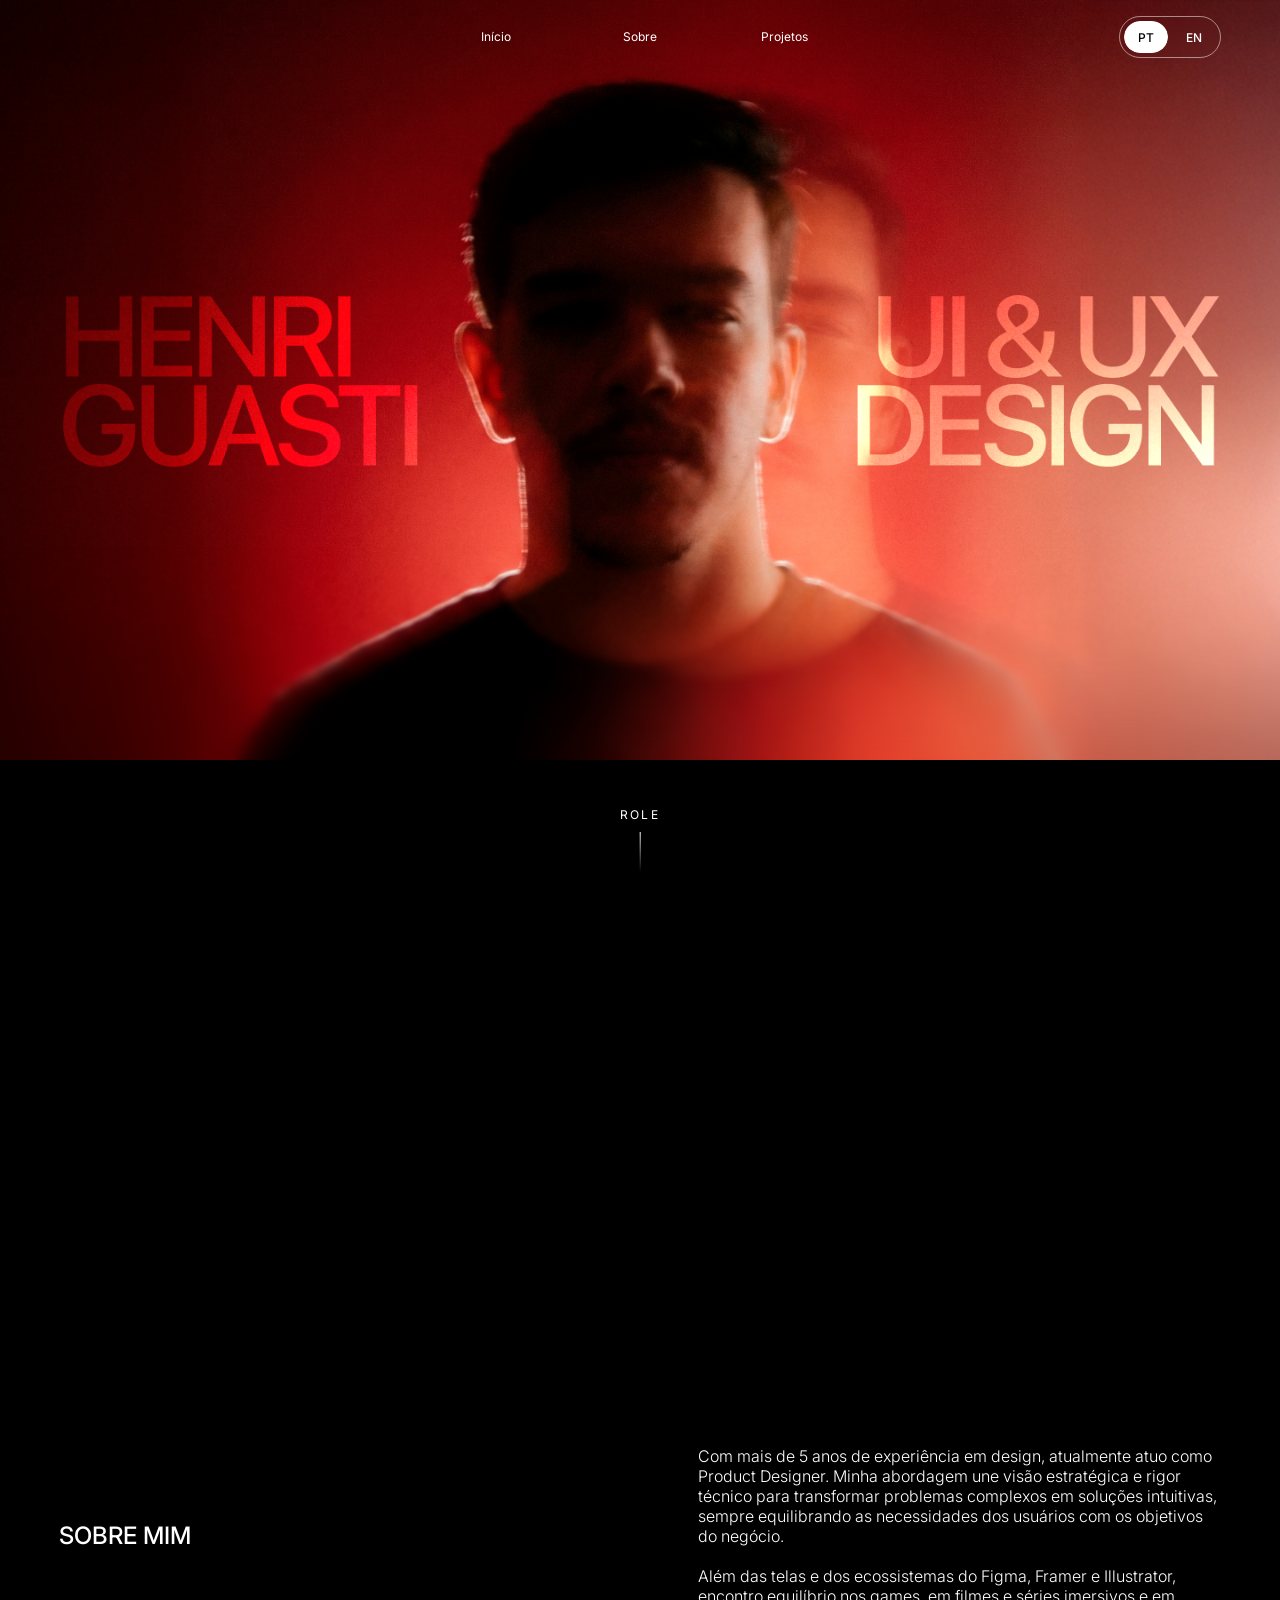
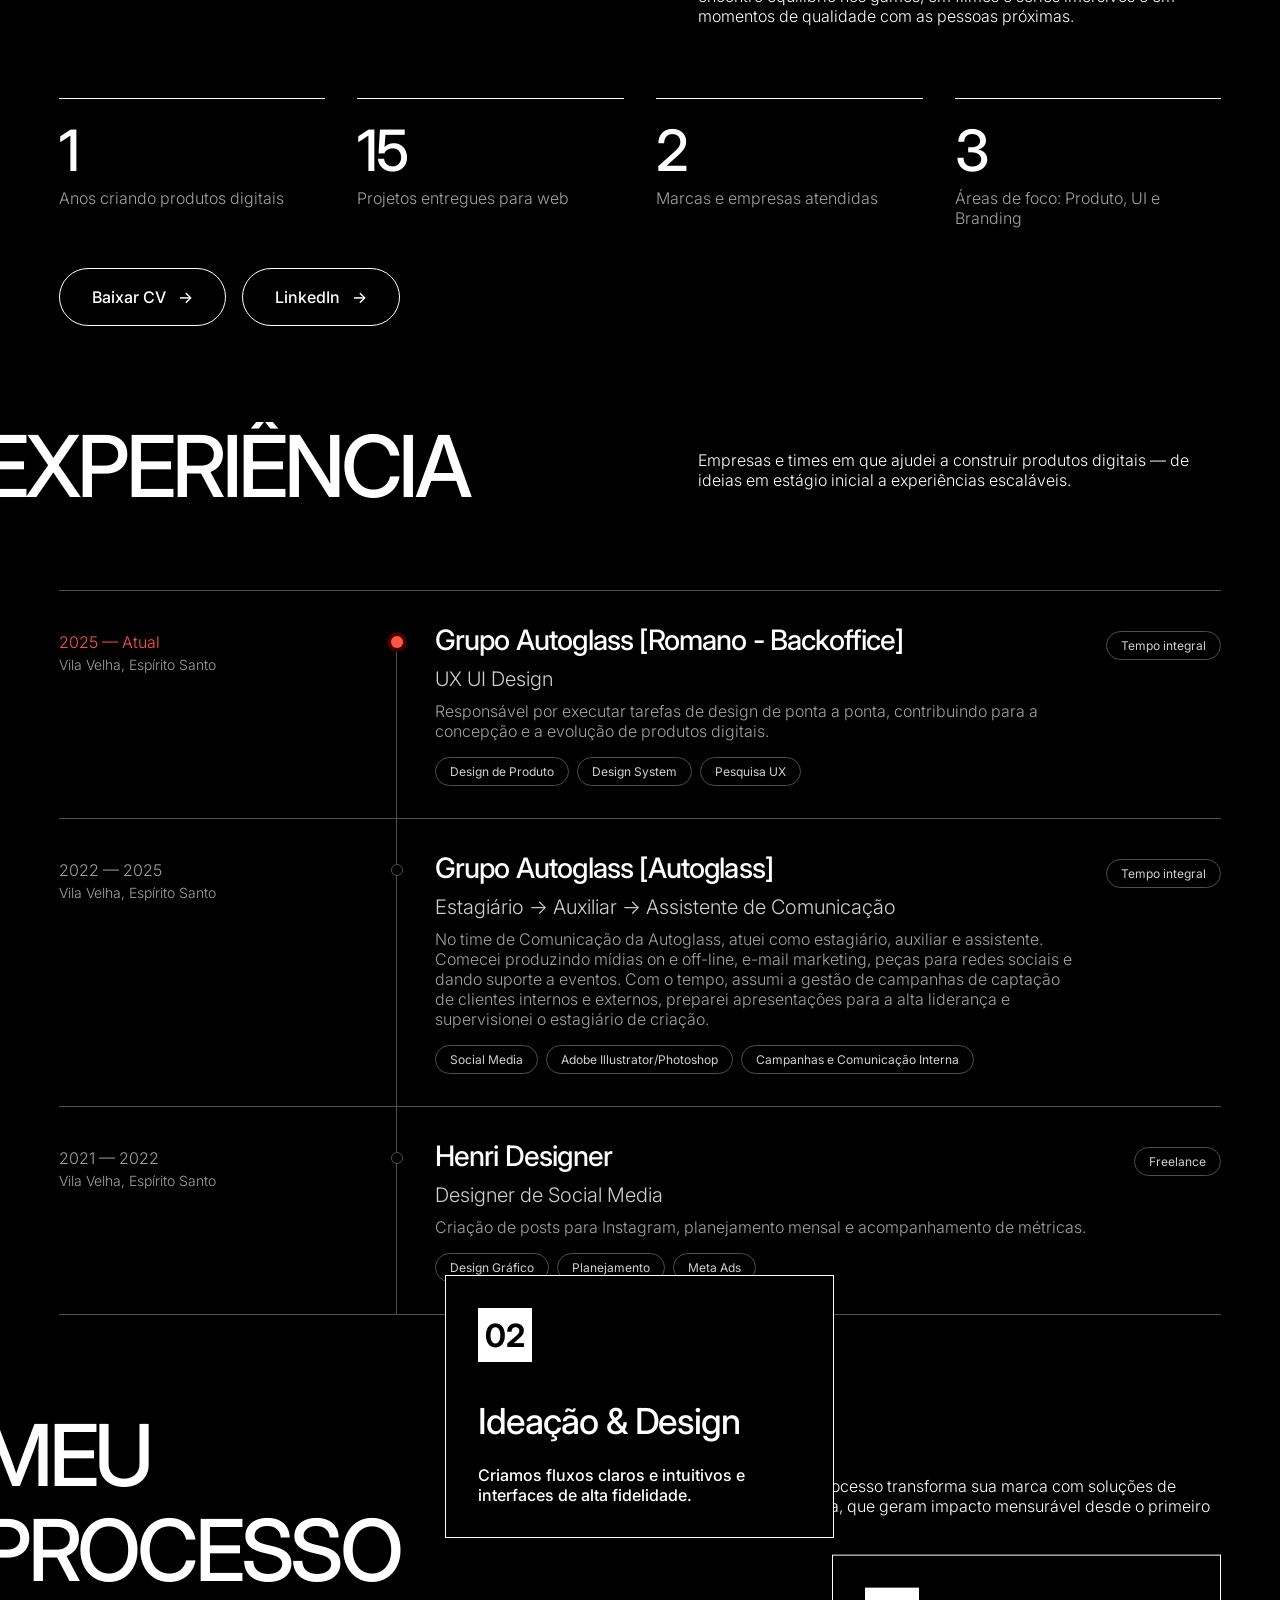
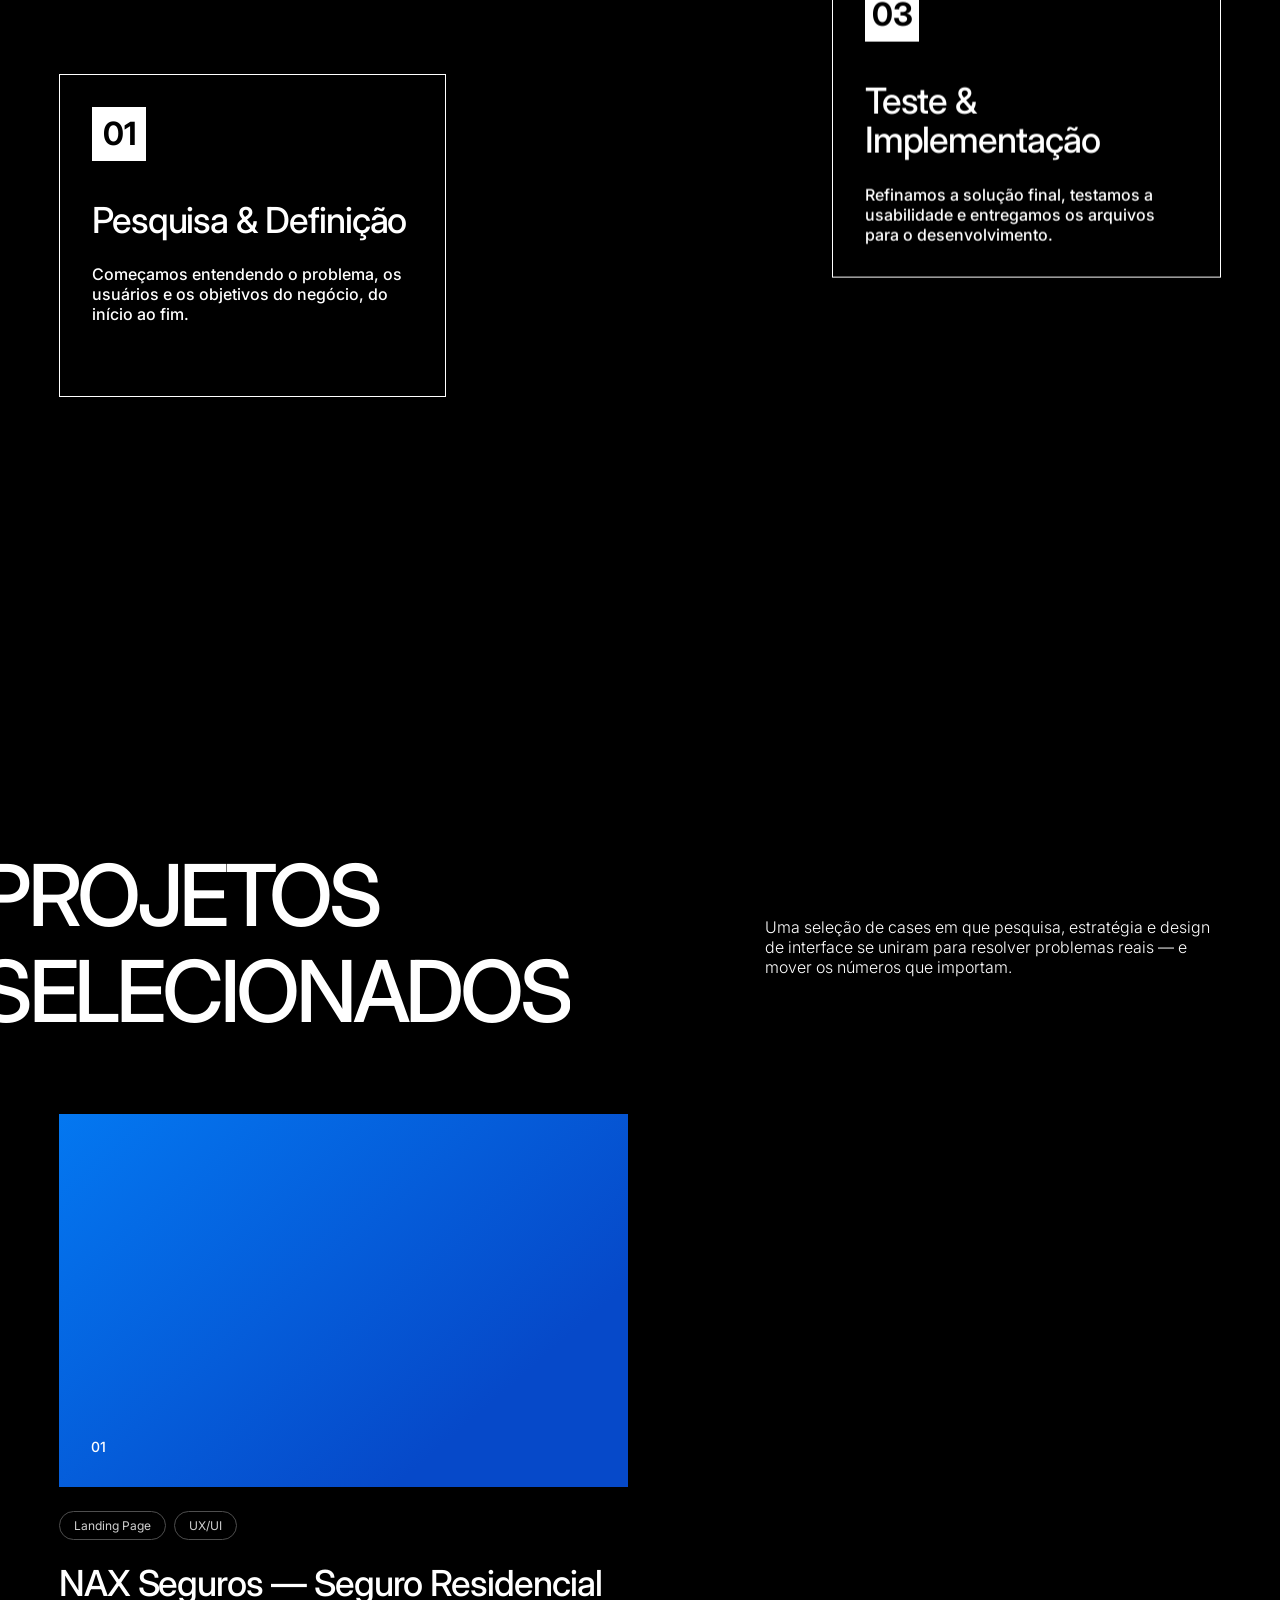
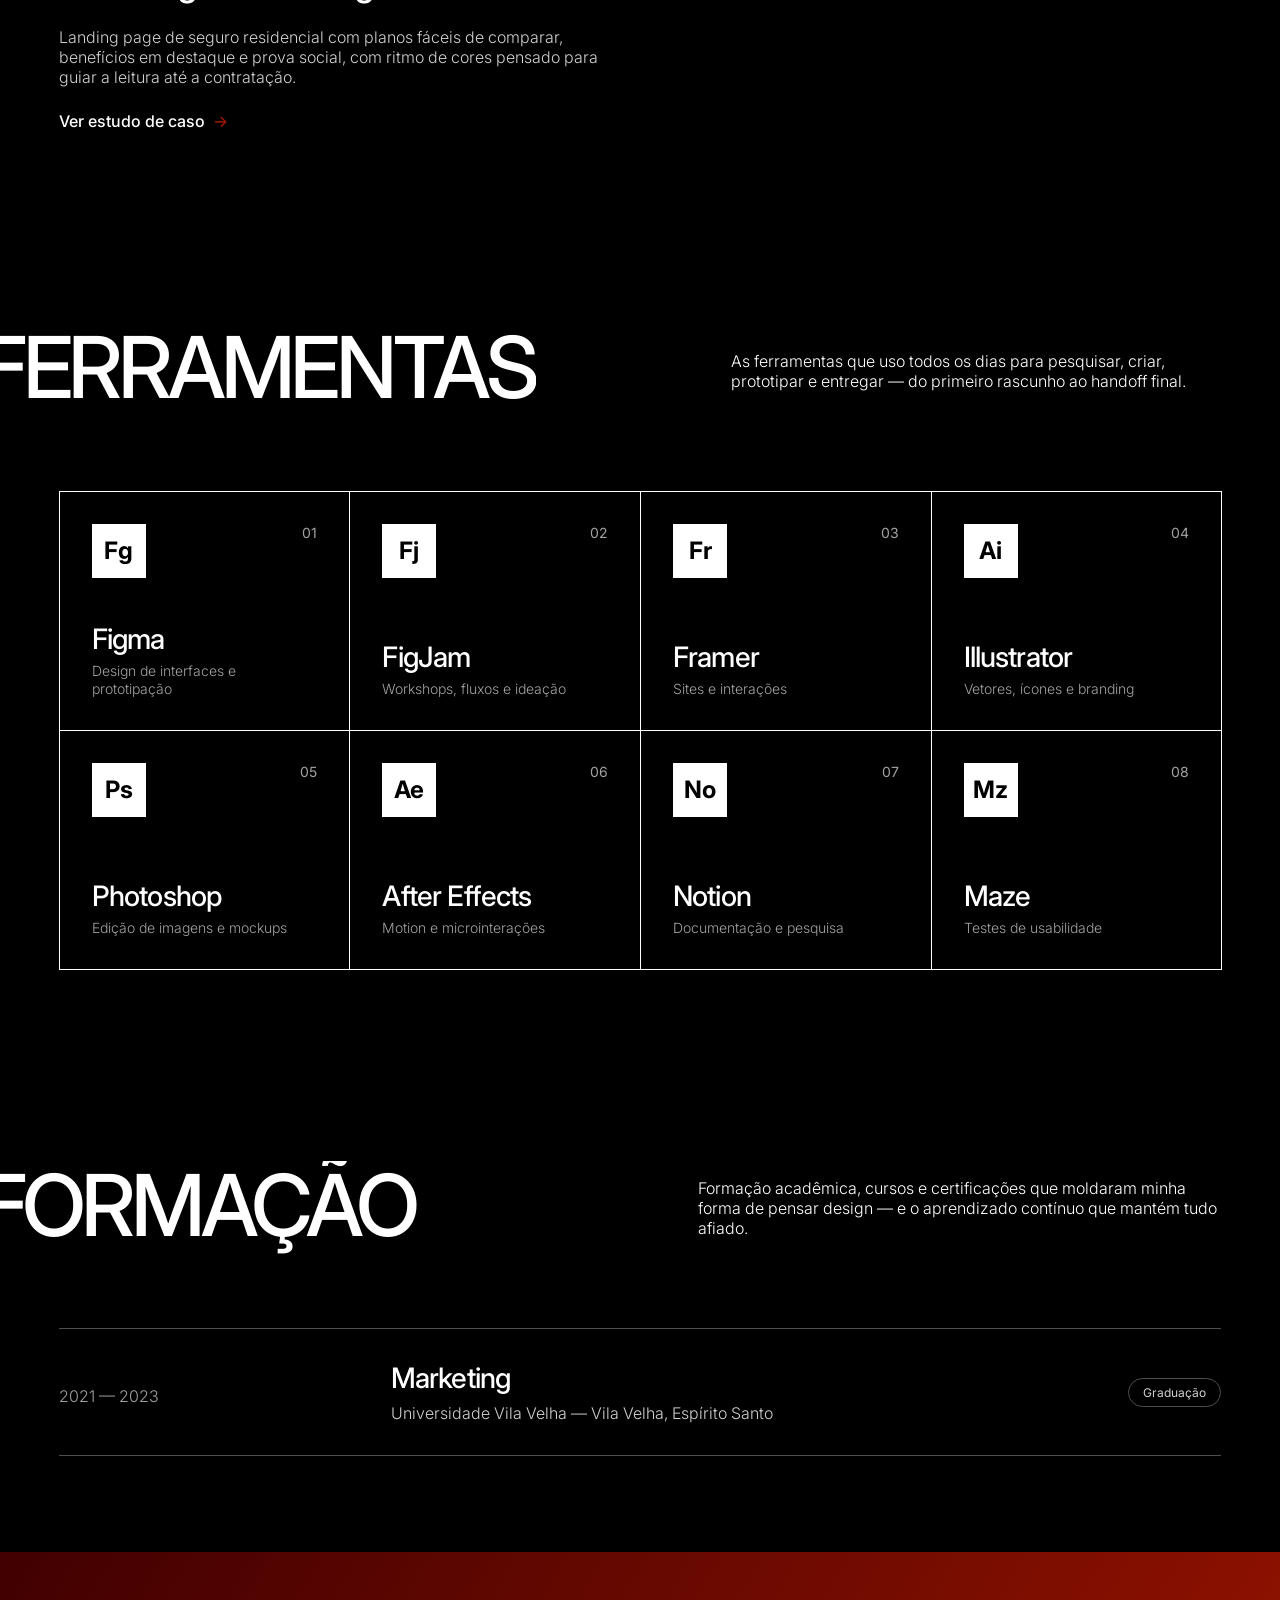
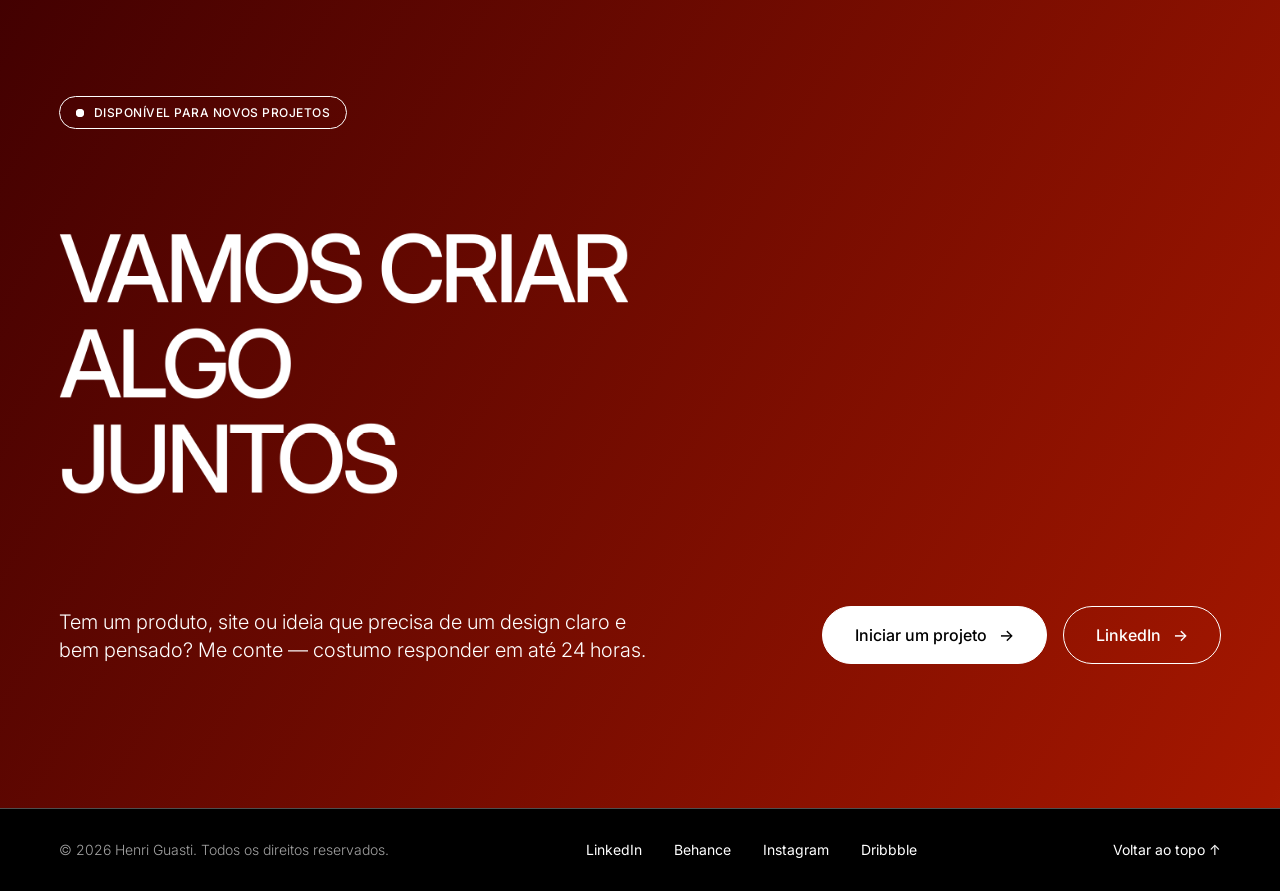
==== commit a8a9eeba: "Embute a landing real da NAX no modal e tira o + dos números - Interfaces: as abas Landing e Planos " ====
--- a/index.html
+++ b/index.html
@@ -56,9 +56,9 @@
           </div>
         </div>
         <div class="stats">
-          <div class="stat reveal" style="--d:0s"><div class="h1"><span class="count" data-to="1">0</span>+</div><p class="body-m subtle" data-i18n="stat.1">Anos criando produtos digitais</p></div>
-          <div class="stat reveal" style="--d:.1s"><div class="h1"><span class="count" data-to="15">0</span>+</div><p class="body-m subtle" data-i18n="stat.2">Projetos entregues para web</p></div>
-          <div class="stat reveal" style="--d:.2s"><div class="h1"><span class="count" data-to="2">0</span>+</div><p class="body-m subtle" data-i18n="stat.3">Marcas e empresas atendidas</p></div>
+          <div class="stat reveal" style="--d:0s"><div class="h1"><span class="count" data-to="1">0</span></div><p class="body-m subtle" data-i18n="stat.1">Anos criando produtos digitais</p></div>
+          <div class="stat reveal" style="--d:.1s"><div class="h1"><span class="count" data-to="15">0</span></div><p class="body-m subtle" data-i18n="stat.2">Projetos entregues para web</p></div>
+          <div class="stat reveal" style="--d:.2s"><div class="h1"><span class="count" data-to="2">0</span></div><p class="body-m subtle" data-i18n="stat.3">Marcas e empresas atendidas</p></div>
           <div class="stat reveal" style="--d:.3s"><div class="h1"><span class="count" data-to="3">0</span></div><p class="body-m subtle" data-i18n="stat.4">Áreas de foco: Produto, UI e Branding</p></div>
         </div>
         <div class="actions reveal">
--- a/css/case.css
+++ b/css/case.css
@@ -82,8 +82,11 @@
 .case__chrome i{width:10px;height:10px;border-radius:50%;background:var(--color-border-default)}
 .case__url{font-size:12px;font-weight:300;line-height:16px;color:var(--color-text-tertiary);transition:color .3s}
 .case__url:hover{color:#fff}
-.case__screen{height:720px;max-height:70vh;overflow-y:auto;overscroll-behavior:contain}
-.case__screen img{width:100%}
+.case__screen{height:720px;max-height:75vh;background:#fff}
+.case__live{display:block;width:100%;height:100%;border:0}
+.case__live[hidden],.case__still[hidden]{display:none}
+.case__still{height:100%;overflow-y:auto;overscroll-behavior:contain}
+.case__still img{width:100%}
 
 /* Visual language */
 .case__visual{display:grid;grid-template-columns:675fr 609fr;gap:24px;align-items:start}
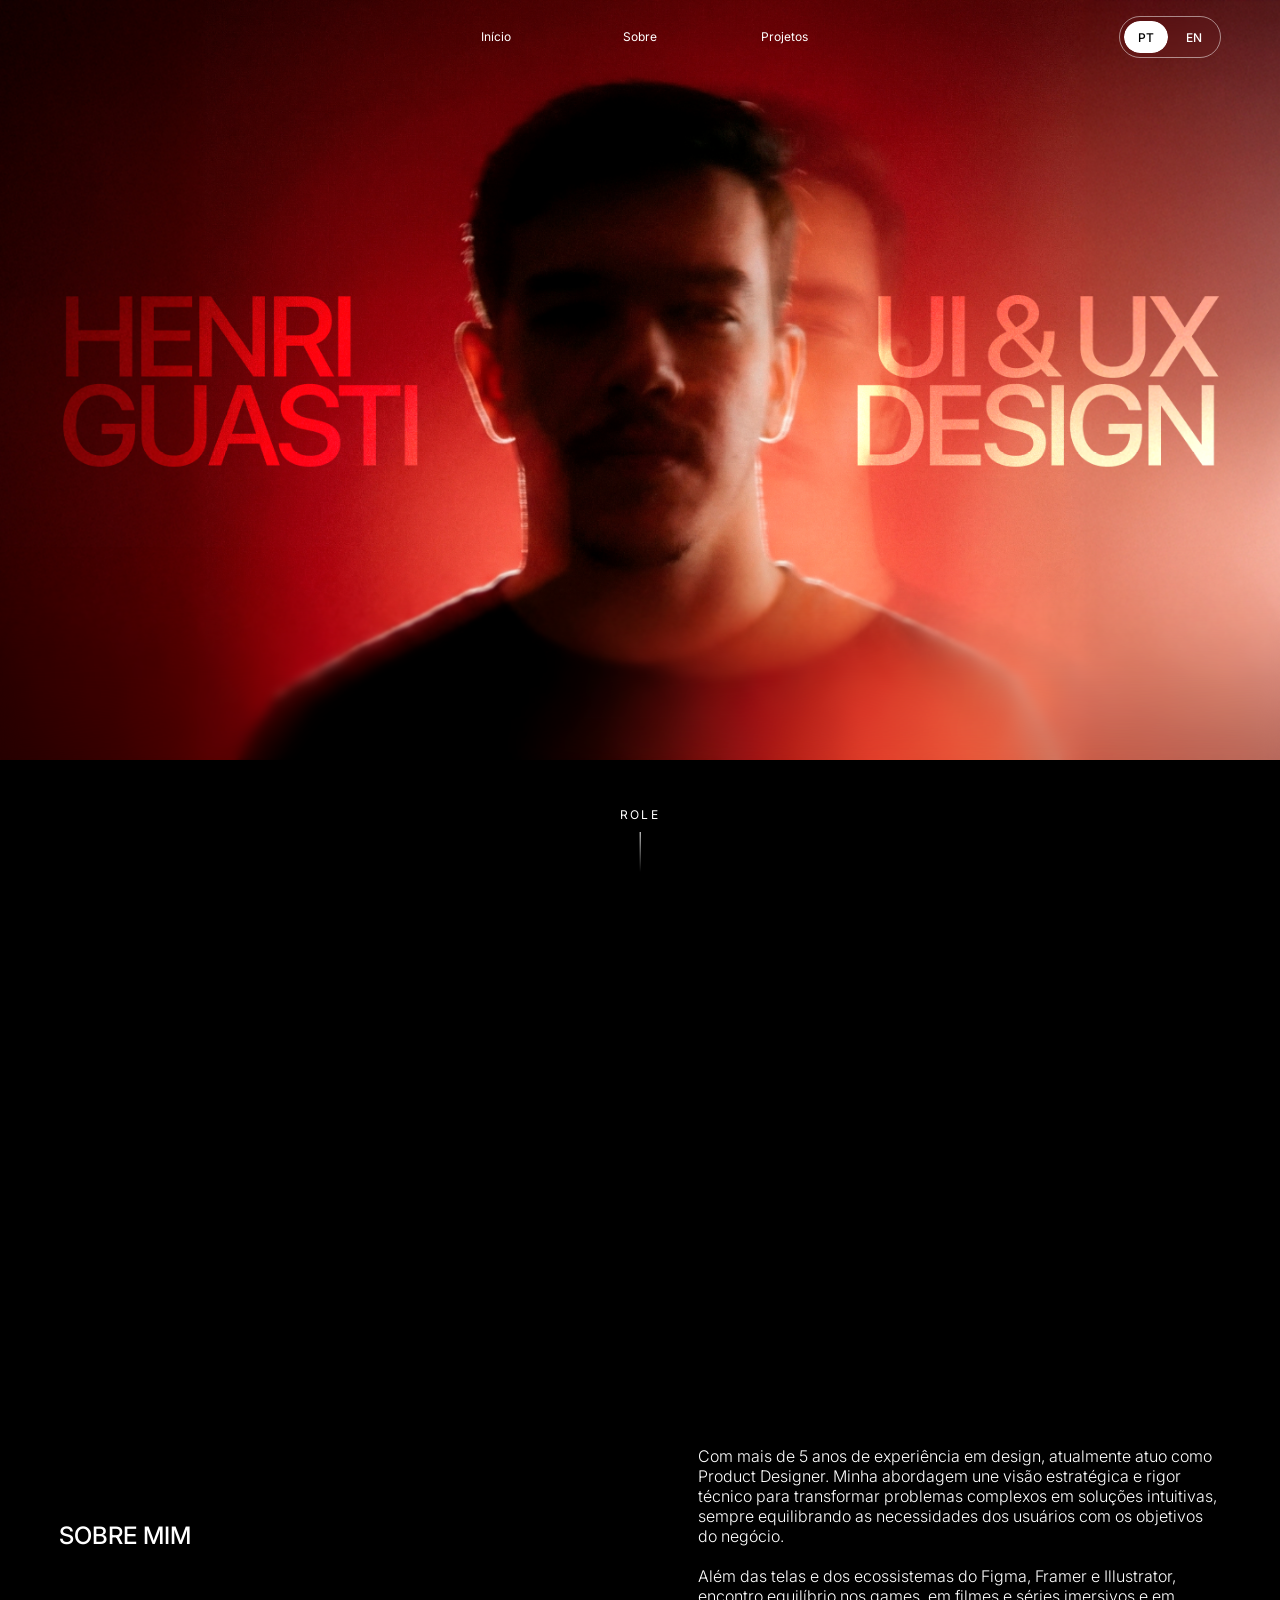
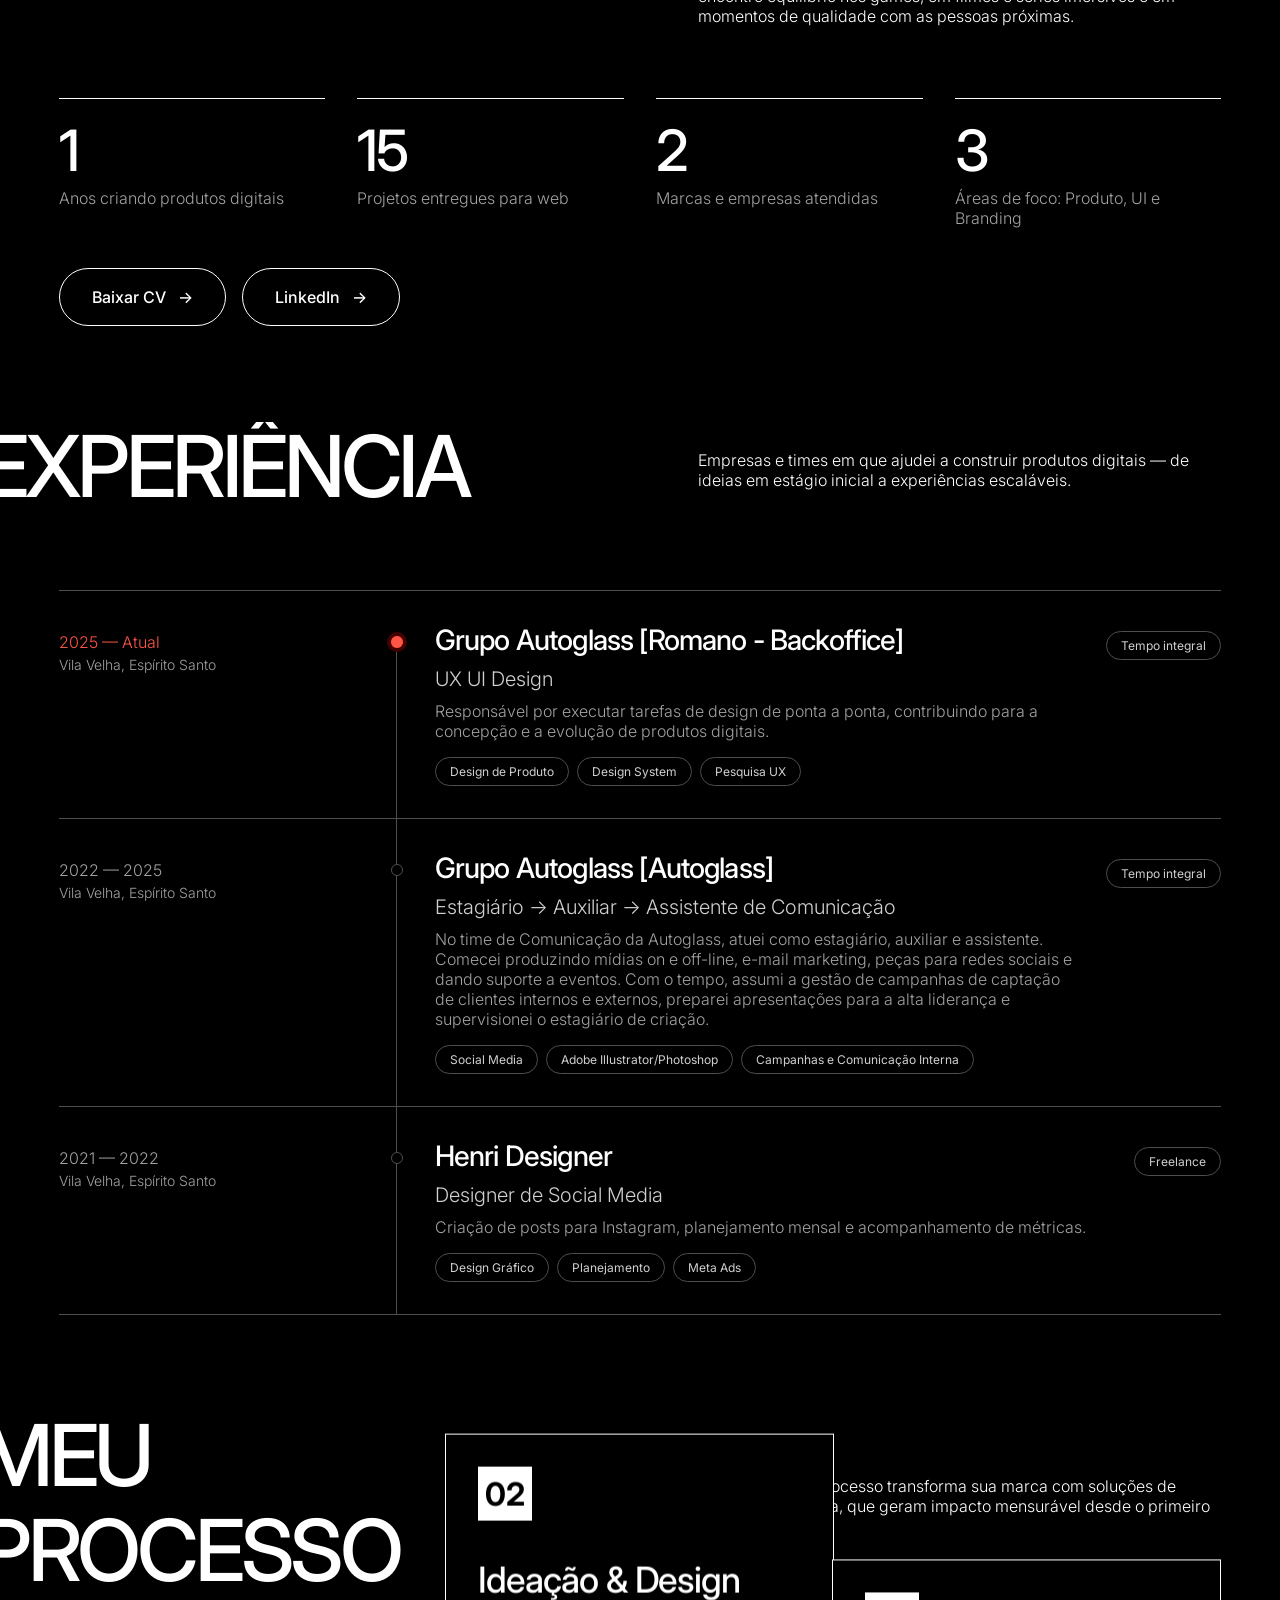
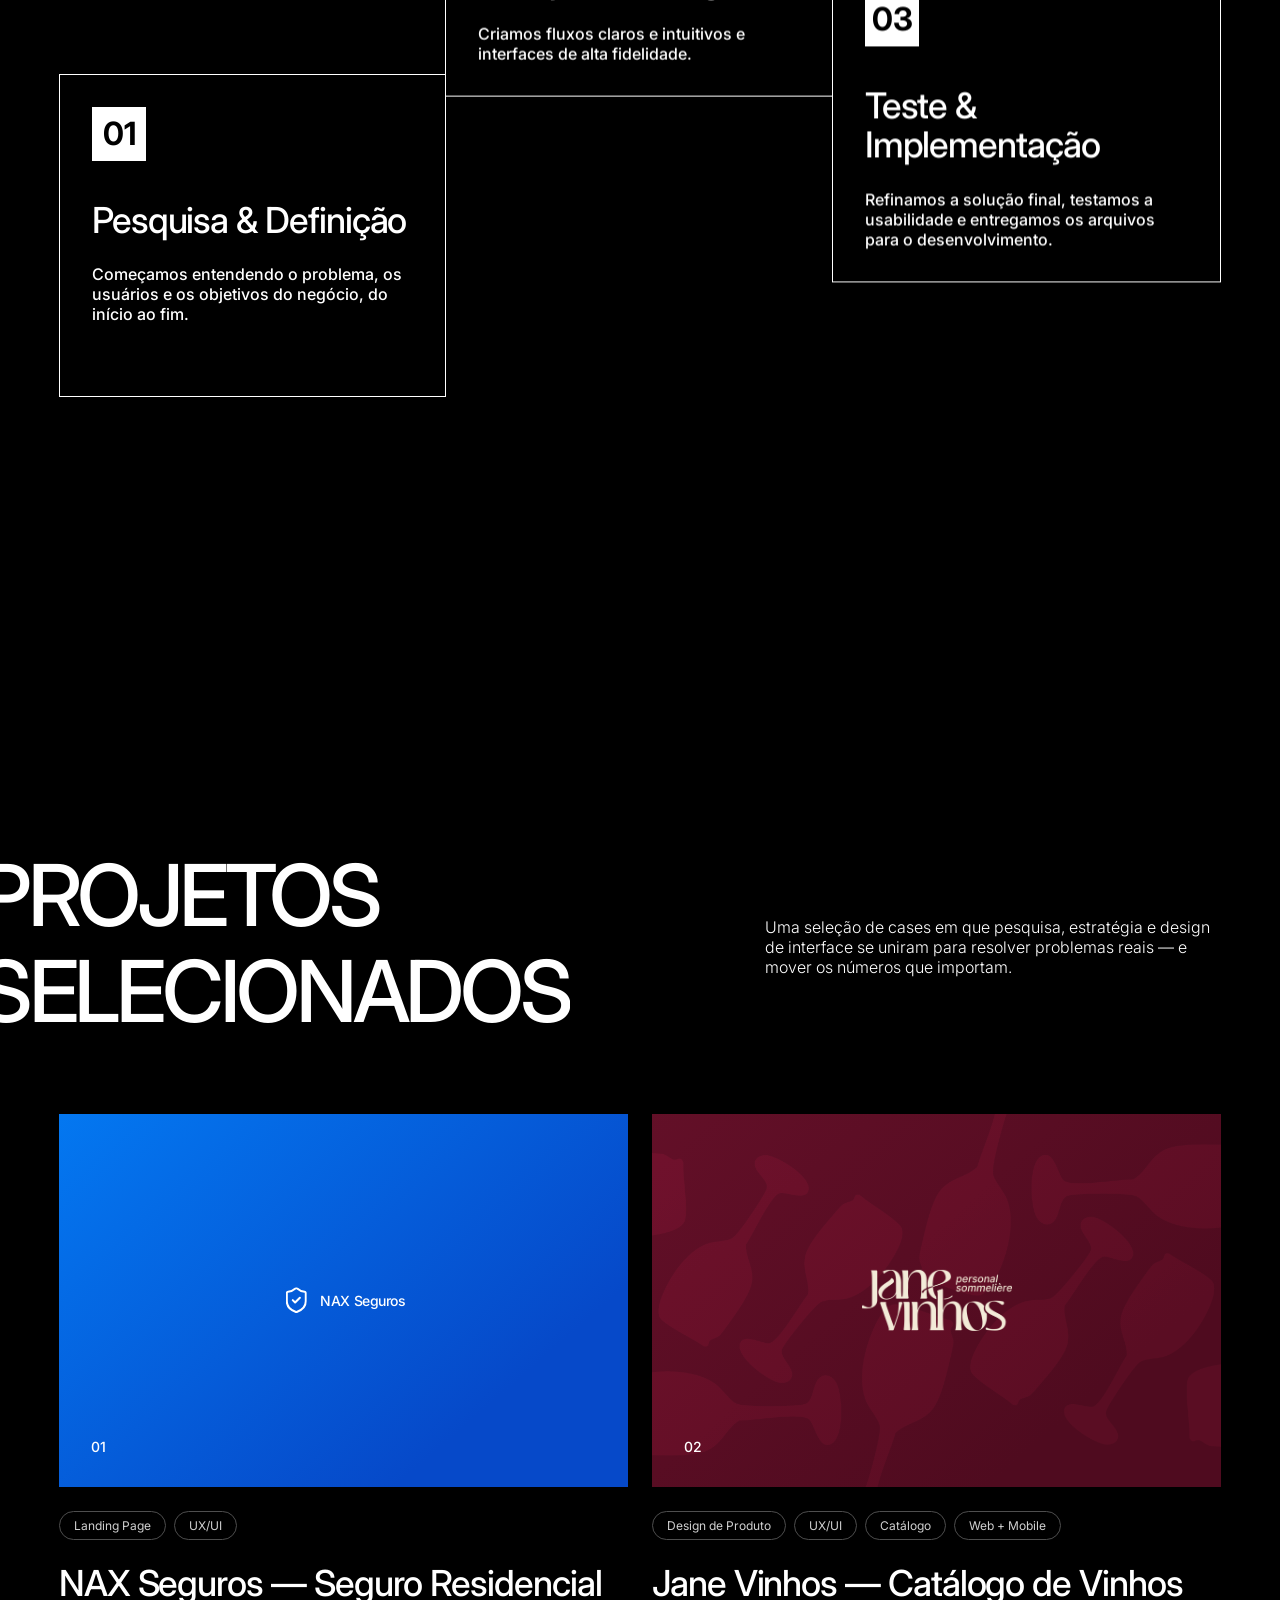
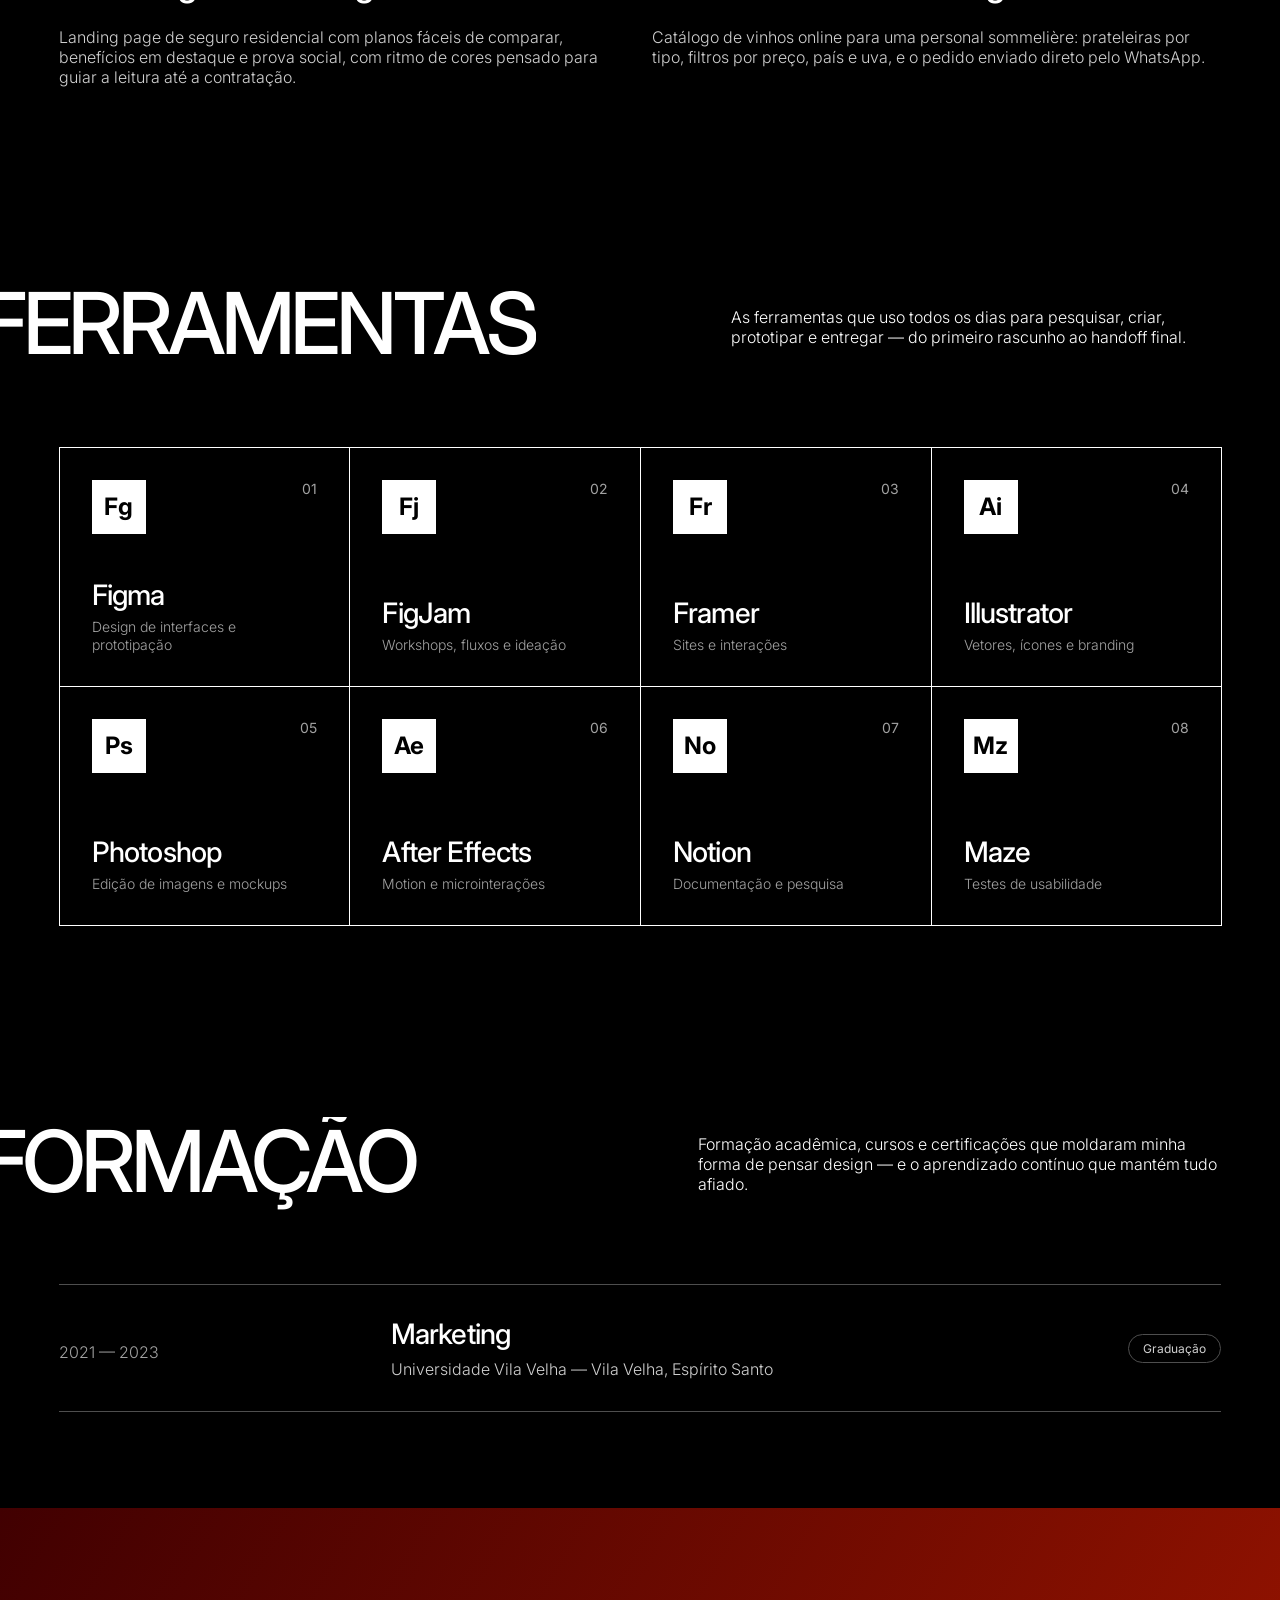
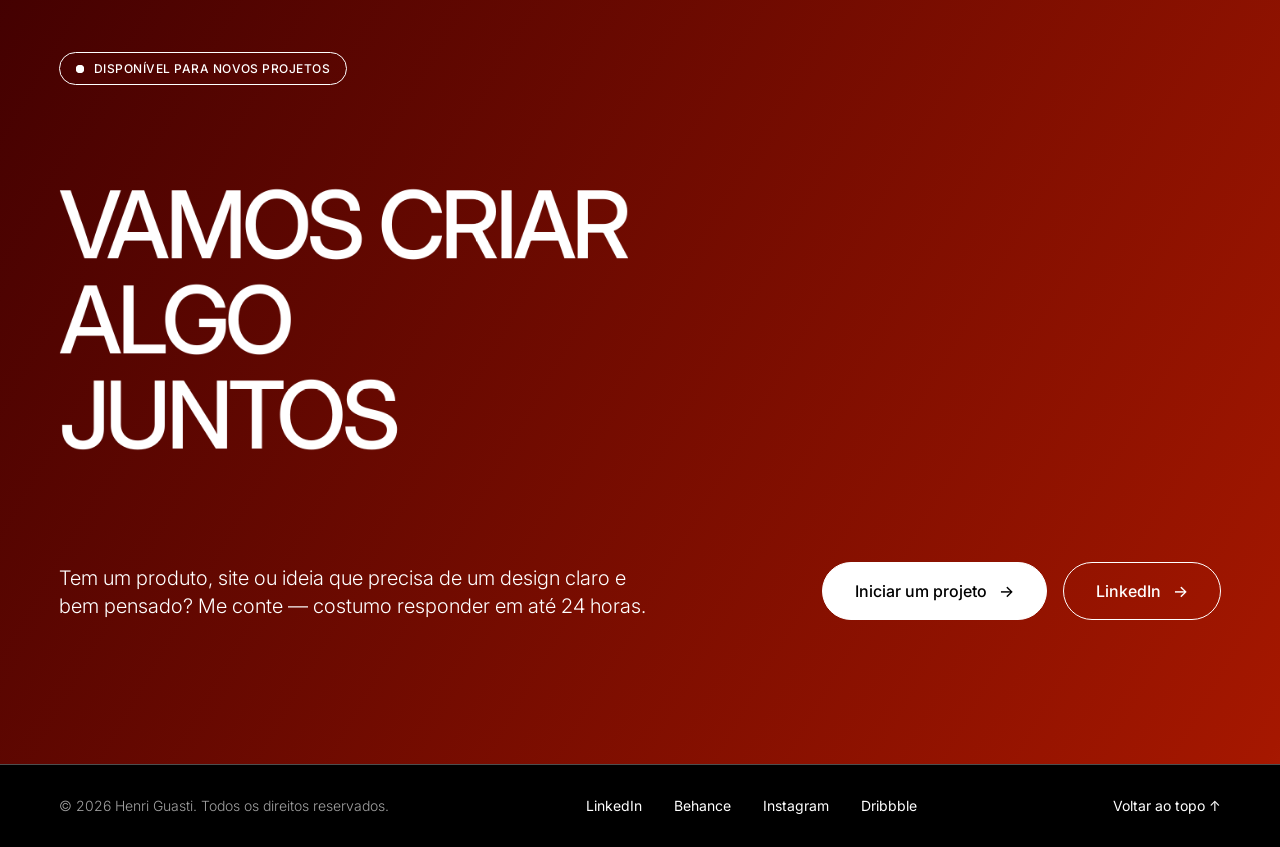
==== commit 592b8f03: "Adiciona o case Jane Vinhos e logos nas capas dos projetos - Projetos Selecionados: capas com a logo" ====
--- a/index.html
+++ b/index.html
@@ -7,7 +7,7 @@
 <meta name="description" content="Henri Guasti — Product Designer com foco em UI & UX. Experiência, projetos selecionados, processo, ferramentas e formação.">
 <link rel="preconnect" href="https://fonts.googleapis.com">
 <link rel="preconnect" href="https://fonts.gstatic.com" crossorigin>
-<link href="https://fonts.googleapis.com/css2?family=Inter:wght@300;400;500;700&family=Poppins:wght@600&display=swap" rel="stylesheet">
+<link href="https://fonts.googleapis.com/css2?family=Inter:wght@300;400;500;700&family=Poppins:wght@600&family=Gloock&display=swap" rel="stylesheet">
 <link rel="preload" as="image" href="assets/images/img-hero.png">
 <link rel="stylesheet" href="css/tokens.css">
 <link rel="stylesheet" href="css/base.css">
@@ -102,13 +102,25 @@
           <p class="body-m reveal-right" data-i18n="projects.desc">Uma seleção de cases em que pesquisa, estratégia e design de interface se uniram para resolver problemas reais — e mover os números que importam.</p>
         </div>
         <div class="projects">
-          <!-- Opens the case modal (js/case.js); without JS it falls back to the live landing -->
+          <!-- Cards open the case modal (js/case.js); without JS they fall back to the live project -->
           <a class="card reveal" href="projects/nax-seguros/index.html" data-case-open="nax" aria-haspopup="dialog">
-            <div class="cover" style="--g:linear-gradient(139deg,#037FF7 0%,#0649C9 71.4%)"><span>01</span></div>
+            <div class="cover" style="--g:linear-gradient(139deg,#037FF7 0%,#0649C9 71.4%)">
+              <span class="cover__logo cover__logo--nax"><img src="assets/cases/nax/logo-shield.svg" alt="" width="21" height="25">NAX Seguros</span>
+              <span>01</span>
+            </div>
             <div class="tags"><span class="tag">Landing Page</span><span class="tag">UX/UI</span></div>
             <h3 class="h2" data-i18n="nax.t">NAX Seguros — Seguro Residencial</h3>
             <p class="body-m muted" data-i18n="nax.d">Landing page de seguro residencial com planos fáceis de comparar, benefícios em destaque e prova social, com ritmo de cores pensado para guiar a leitura até a contratação.</p>
-            <span class="link"><span data-i18n="link.case">Ver estudo de caso</span> <span class="arrow">→</span></span>
+          </a>
+          <a class="card reveal" href="projects/jane-vinhos/index.html" data-case-open="jane" aria-haspopup="dialog" style="--d:.15s">
+            <div class="cover" style="--g:linear-gradient(139deg,#661029 0%,#4F0B1F 71.4%)">
+              <i class="cover__pattern" style="background-image:url(assets/cases/jane/tacas.png)" aria-hidden="true"></i>
+              <img class="cover__logo" src="assets/cases/jane/logo-cream.png" alt="Jane Vinhos — personal sommelière" width="150" height="60">
+              <span>02</span>
+            </div>
+            <div class="tags"><span class="tag" data-i18n="tag.product">Design de Produto</span><span class="tag">UX/UI</span><span class="tag" data-i18n="tag.catalog">Catálogo</span><span class="tag">Web + Mobile</span></div>
+            <h3 class="h2" data-i18n="jane.t">Jane Vinhos — Catálogo de Vinhos</h3>
+            <p class="body-m muted" data-i18n="jane.d">Catálogo de vinhos online para uma personal sommelière: prateleiras por tipo, filtros por preço, país e uva, e o pedido enviado direto pelo WhatsApp.</p>
           </a>
         </div>
       </div>
@@ -174,6 +186,7 @@
 
 <!-- CASE MODAL — content rendered by js/case.js -->
 <div class="case" id="case-nax" data-case="nax" role="dialog" aria-modal="true" aria-labelledby="case-nax-title" tabindex="-1" data-lenis-prevent hidden></div>
+<div class="case" id="case-jane" data-case="jane" role="dialog" aria-modal="true" aria-labelledby="case-jane-title" tabindex="-1" data-lenis-prevent hidden></div>
 
 <script src="js/vendor/lenis.min.js"></script>
 <script src="js/i18n.js"></script>
--- a/css/sections.css
+++ b/css/sections.css
@@ -84,6 +84,13 @@
 .cover::before{content:"";position:absolute;inset:0;background:var(--g);transform:perspective(1200px) scale(calc(var(--z) * var(--h)))}
 .cover::after{content:attr(data-view);position:absolute;right:32px;bottom:32px;padding:12px 20px;border-radius:100px;background:#fff;color:#000;font-size:14px;font-weight:500;transform:translateY(20px) scale(.9);opacity:0;transition:all .5s var(--ease)}
 .cover span{position:relative;font-size:14px;font-weight:500}
+/* Project logo centred on the cover; pattern layer (Jane Vinhos) zooms with the cover */
+.cover .cover__logo{position:absolute;left:50%;top:50%;translate:-50% -50%;z-index:1;transition:scale 1s var(--ease)}
+.cover__logo--nax{display:inline-flex;align-items:center;gap:8px;font-size:32px;font-weight:500;letter-spacing:-.03em;white-space:nowrap}
+.cover__logo--nax img{width:21px;height:auto;margin:0 5px}
+img.cover__logo{width:150px;height:auto}
+.card:hover .cover__logo{scale:1.04}
+.cover__pattern{position:absolute;inset:0;background:center/cover no-repeat;opacity:.15;mix-blend-mode:overlay;pointer-events:none;transform:perspective(1200px) scale(calc(var(--z) * var(--h)))}
 .card:hover .cover{--h:1.06}
 .card:hover .cover::after{transform:none;opacity:1}
 .tags{display:flex;gap:8px;flex-wrap:wrap}
--- a/css/case.css
+++ b/css/case.css
@@ -20,7 +20,9 @@
 
 /* Hero */
 .case__hero{display:flex;flex-direction:column;gap:40px}
-.case__cover{display:flex;flex-direction:column;align-items:center;gap:24px;padding:64px 64px 32px;background:linear-gradient(147deg,#037FF7 0%,#0649C9 71.4%)}
+.case__cover{position:relative;isolation:isolate;display:flex;flex-direction:column;align-items:center;gap:24px;padding:64px 64px 32px;background:var(--cover)}
+/* Brand pattern laid over the cover (Jane Vinhos: wine glasses, overlay 15%) */
+.case__pattern{position:absolute;inset:0;z-index:-1;background:center/cover no-repeat;opacity:.15;mix-blend-mode:overlay;pointer-events:none}
 .case__shot{width:100%;max-width:1040px;height:auto;aspect-ratio:1440/668;object-fit:cover;border-radius:12px;box-shadow:0 30px 60px rgba(0,0,0,.25)}
 .case__chips{display:flex;width:100%}
 .case__chip{display:inline-flex;align-items:center;gap:8px;padding:6px 12px;border-radius:999px;background:var(--color-bg-primary);font-size:12px}
@@ -85,6 +87,9 @@
 .case__screen{height:720px;max-height:75vh;background:#fff}
 .case__live{display:block;width:100%;height:100%;border:0}
 .case__live[hidden],.case__still[hidden]{display:none}
+/* Phone-width view of the live site */
+.case__screen--phone{background:var(--color-bg-surface);display:flex;justify-content:center;padding:24px 0}
+.case__screen--phone .case__live{width:390px;max-width:calc(100% - 32px);border-radius:24px;box-shadow:0 0 0 8px #000,0 20px 50px rgba(0,0,0,.5)}
 .case__still{height:100%;overflow-y:auto;overscroll-behavior:contain}
 .case__still img{width:100%}
 
@@ -97,9 +102,7 @@
 .case__type li{display:flex;justify-content:space-between;gap:16px;padding:10px 0;border-bottom:1px solid var(--color-border-default);font-size:14px}
 .case__palette{display:flex;flex-direction:column;gap:16px}
 .case__swatches{display:grid;grid-template-columns:repeat(4,1fr);gap:12px}
-.case__swatches div{display:flex;flex-direction:column;justify-content:flex-end;gap:2px;height:128px;padding:0 14px 14px;border-radius:12px;background:var(--c);font-size:12px;color:#fff}
-.case__swatches--light div{color:#232F3F}
-.case__swatches--light div.dark{color:#fff}
+.case__swatches div{display:flex;flex-direction:column;justify-content:flex-end;gap:2px;height:128px;padding:0 14px 14px;border-radius:12px;background:var(--c);font-size:12px;box-shadow:inset 0 0 0 1px rgba(255,255,255,.08)}
 .case__tokens{display:flex;flex-wrap:wrap;align-items:center;gap:8px}
 
 /* What I did */
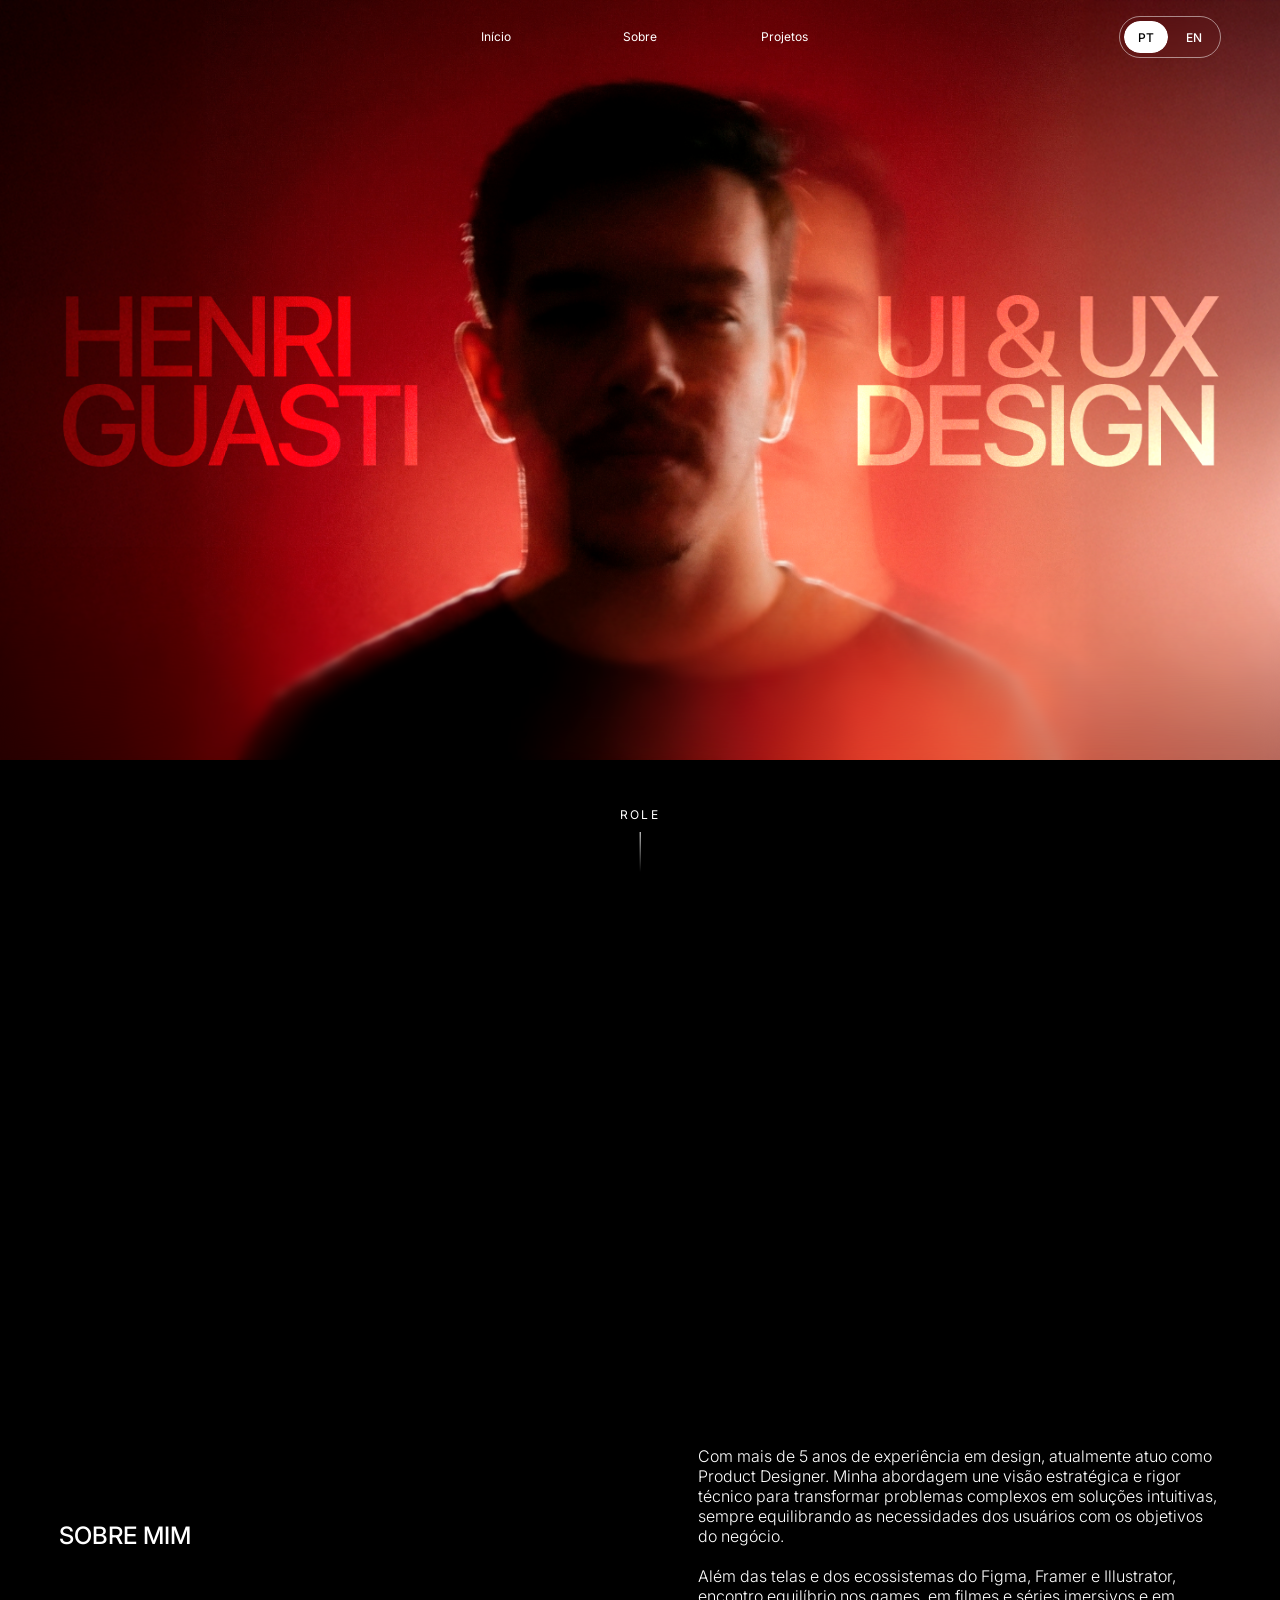
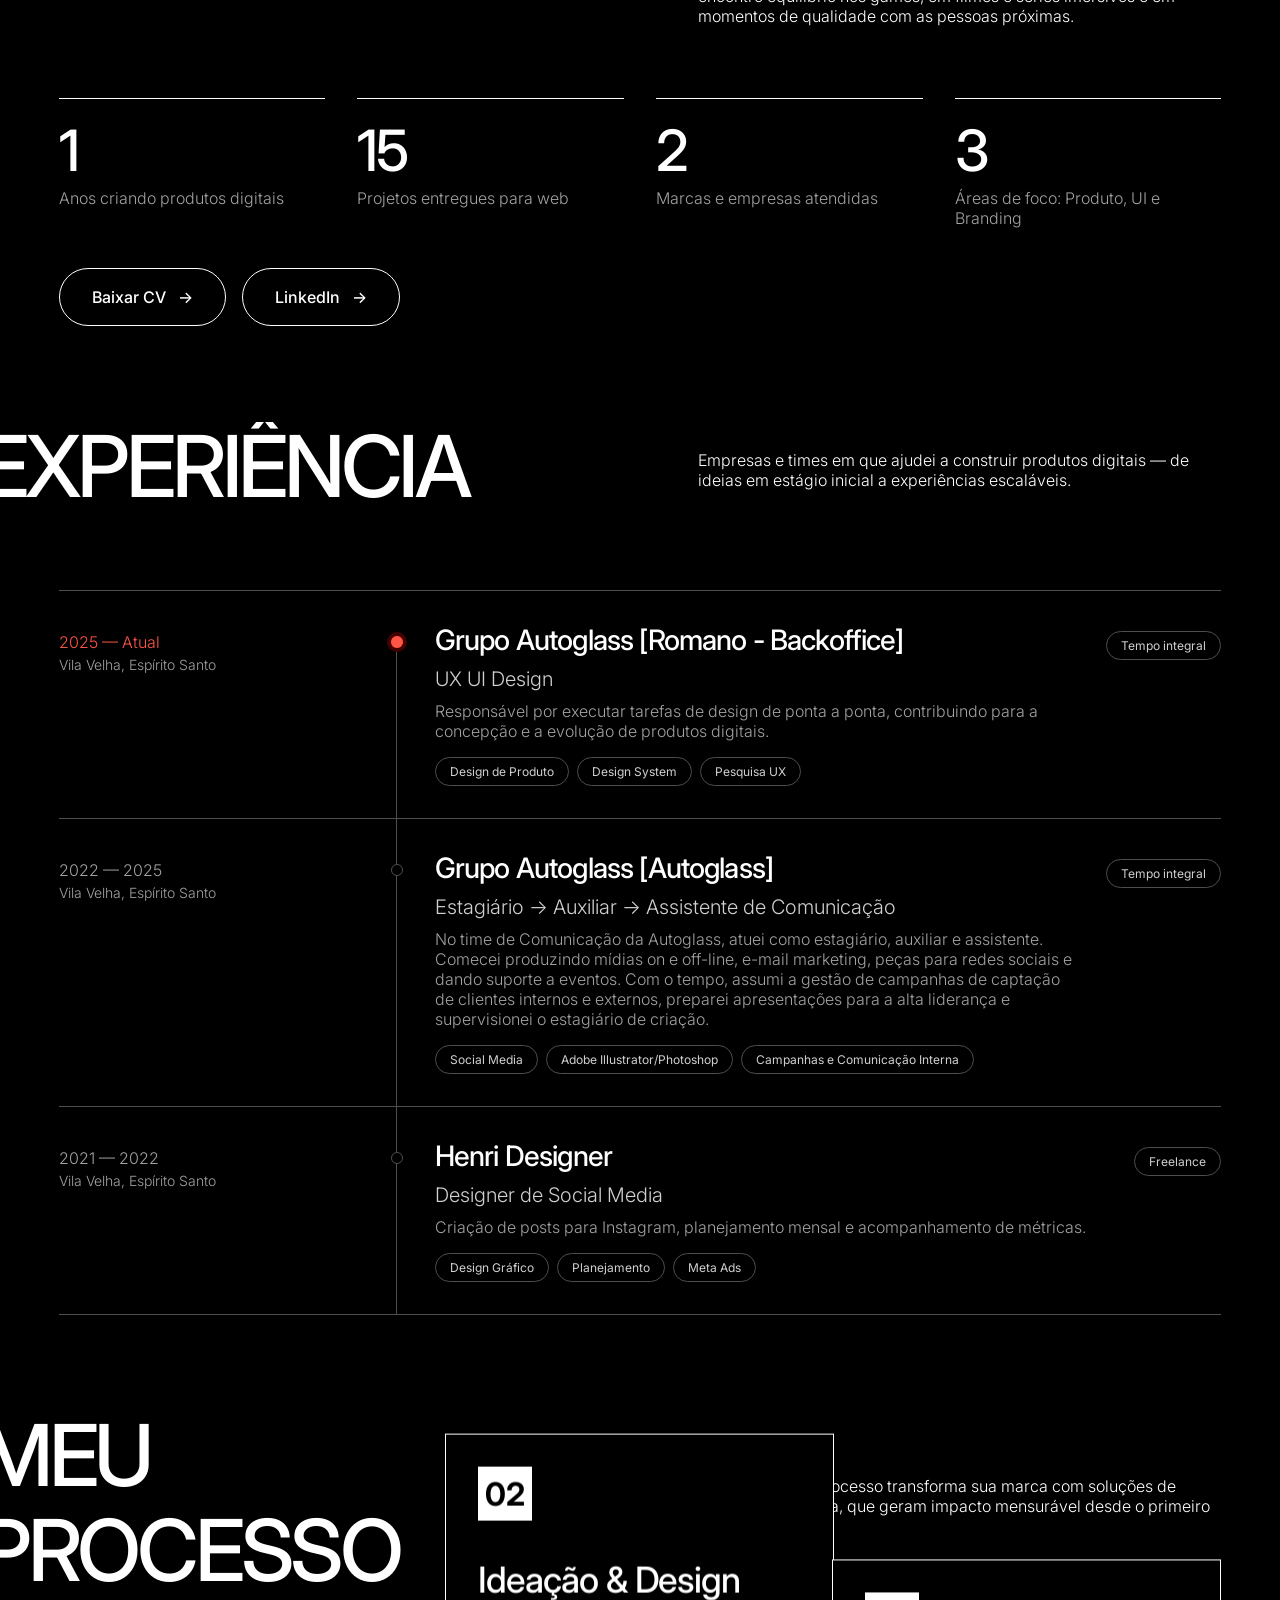
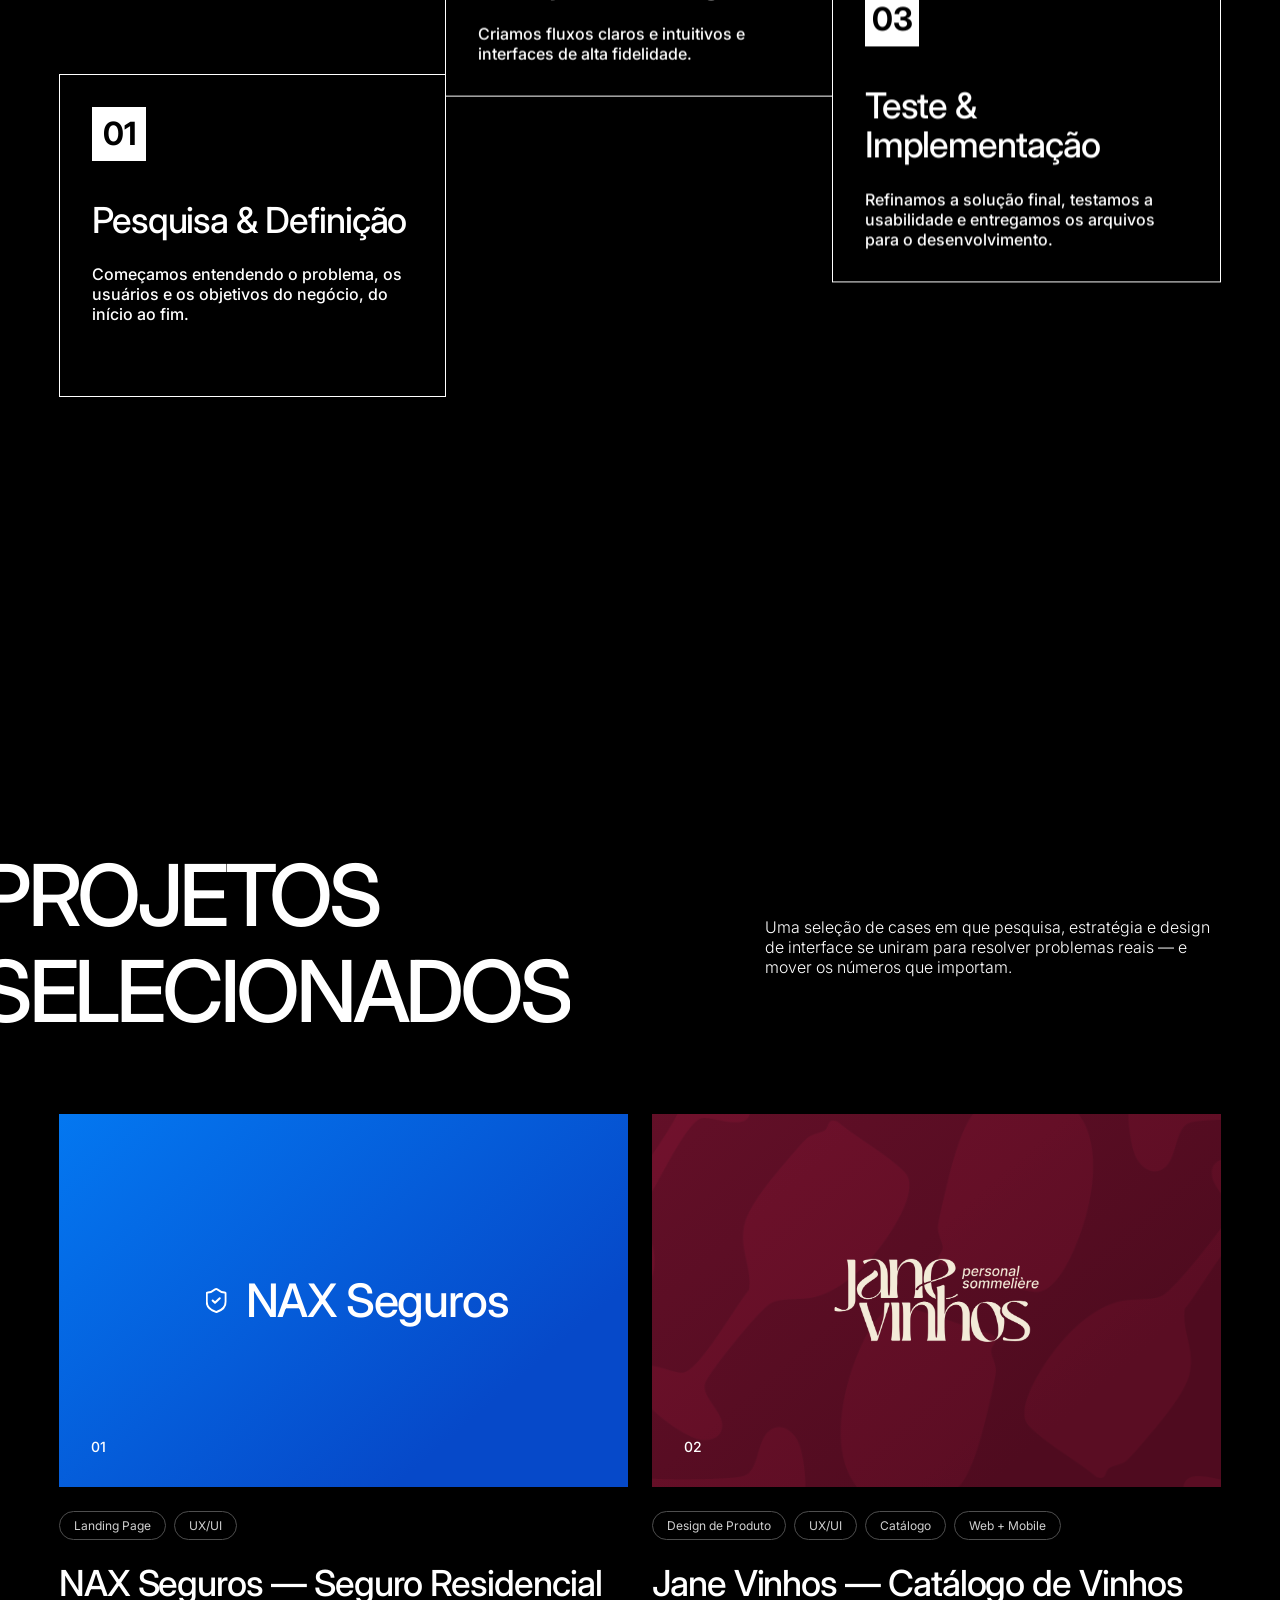
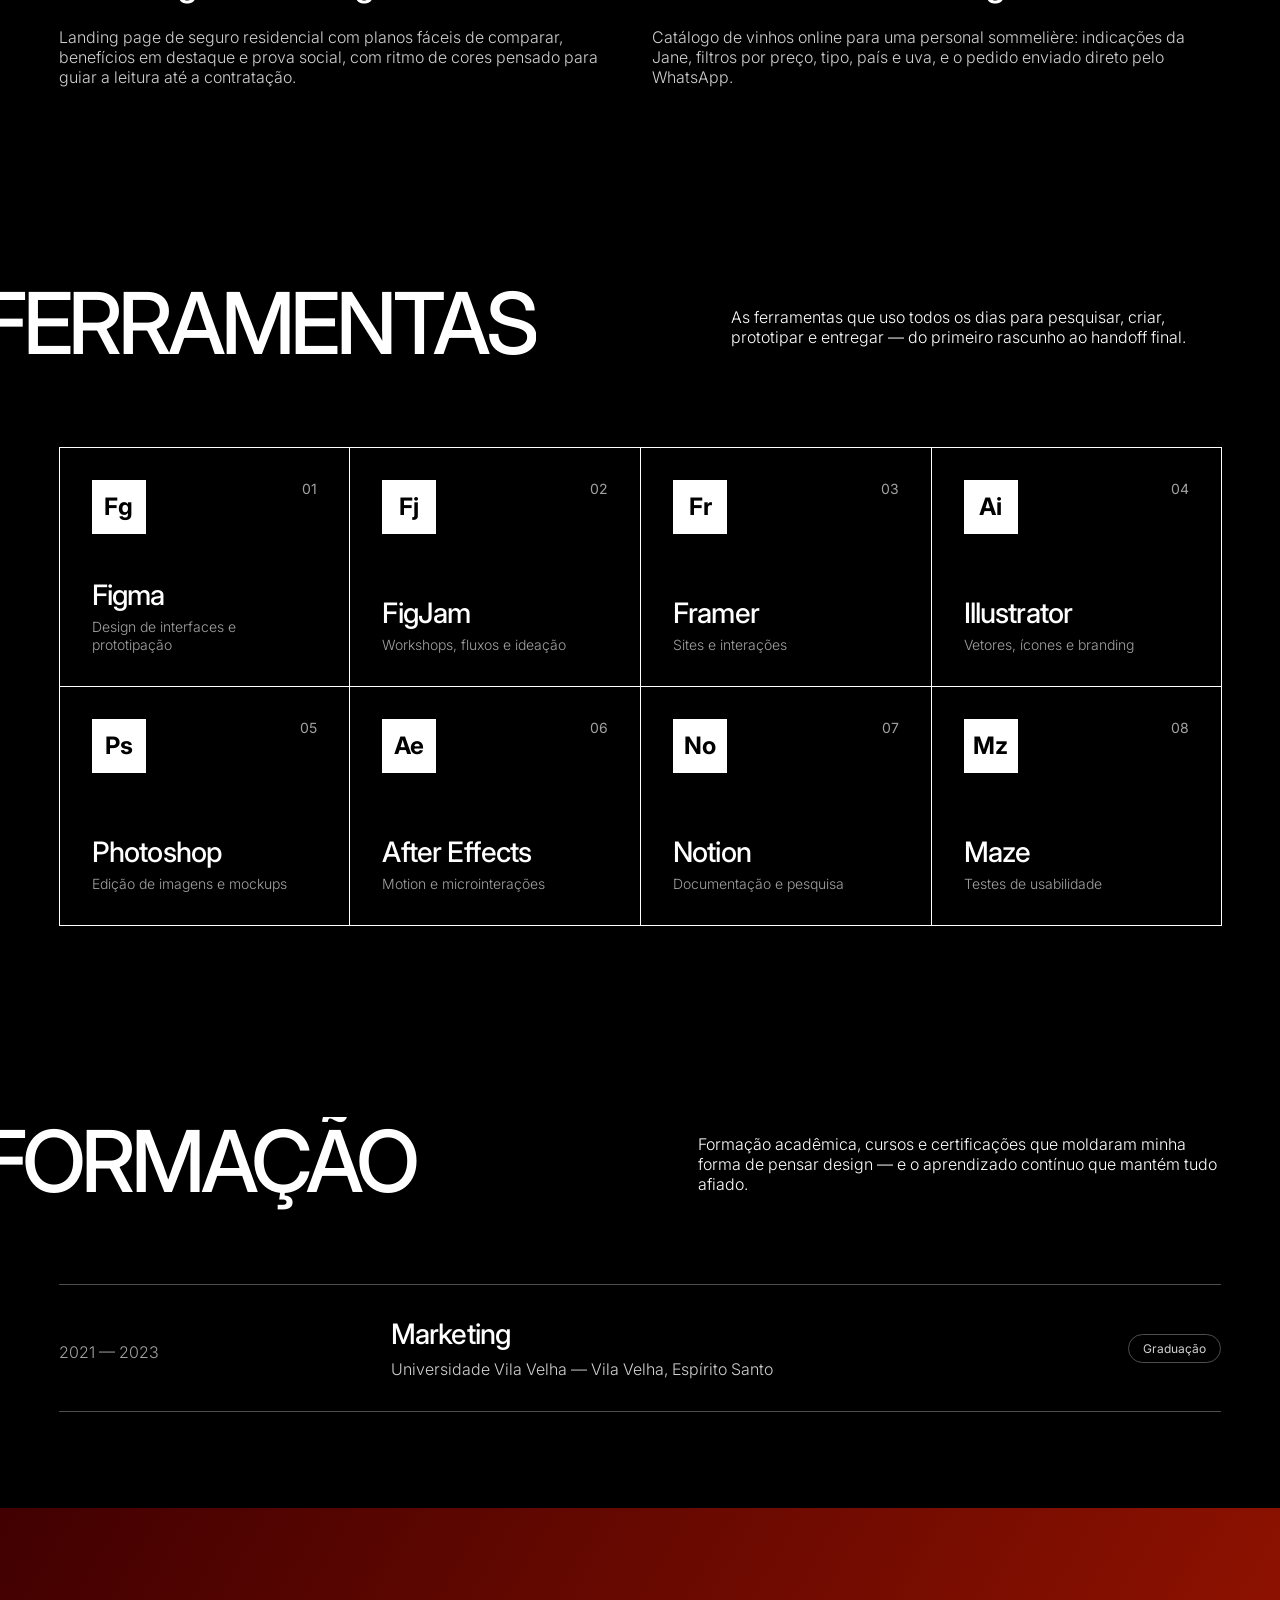
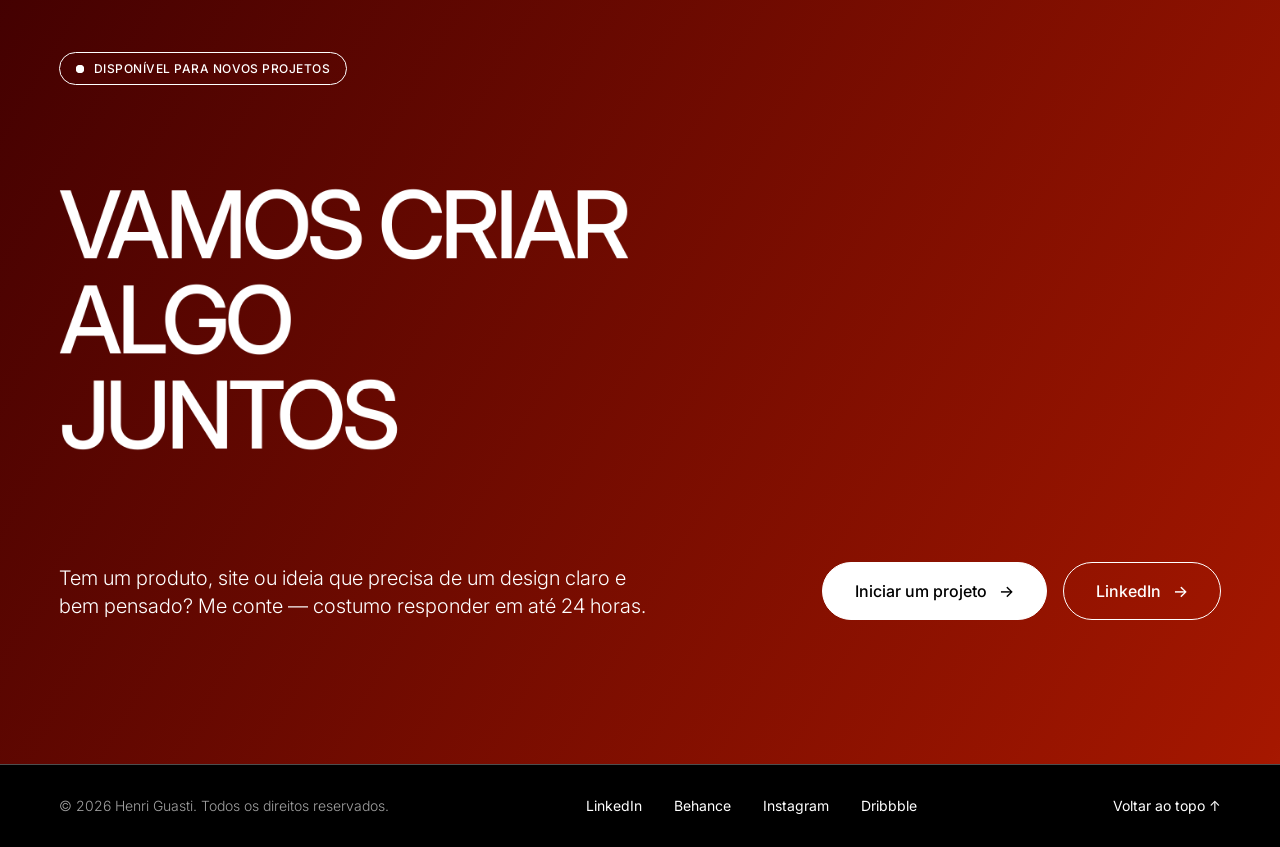
==== commit 6240abc3: "Refine Jane Vinhos case and enlarge project card logos - Jane case: hero shows only the wine catalog" ====
--- a/index.html
+++ b/index.html
@@ -114,13 +114,13 @@
           </a>
           <a class="card reveal" href="projects/jane-vinhos/index.html" data-case-open="jane" aria-haspopup="dialog" style="--d:.15s">
             <div class="cover" style="--g:linear-gradient(139deg,#661029 0%,#4F0B1F 71.4%)">
-              <i class="cover__pattern" style="background-image:url(assets/cases/jane/tacas.png)" aria-hidden="true"></i>
+              <span class="cover__pattern" aria-hidden="true"><img src="assets/cases/jane/tacas.png" alt=""></span>
               <img class="cover__logo" src="assets/cases/jane/logo-cream.png" alt="Jane Vinhos — personal sommelière" width="150" height="60">
               <span>02</span>
             </div>
             <div class="tags"><span class="tag" data-i18n="tag.product">Design de Produto</span><span class="tag">UX/UI</span><span class="tag" data-i18n="tag.catalog">Catálogo</span><span class="tag">Web + Mobile</span></div>
             <h3 class="h2" data-i18n="jane.t">Jane Vinhos — Catálogo de Vinhos</h3>
-            <p class="body-m muted" data-i18n="jane.d">Catálogo de vinhos online para uma personal sommelière: prateleiras por tipo, filtros por preço, país e uva, e o pedido enviado direto pelo WhatsApp.</p>
+            <p class="body-m muted" data-i18n="jane.d">Catálogo de vinhos online para uma personal sommelière: indicações da Jane, filtros por preço, tipo, país e uva, e o pedido enviado direto pelo WhatsApp.</p>
           </a>
         </div>
       </div>
--- a/css/sections.css
+++ b/css/sections.css
@@ -86,11 +86,12 @@
 .cover span{position:relative;font-size:14px;font-weight:500}
 /* Project logo centred on the cover; pattern layer (Jane Vinhos) zooms with the cover */
 .cover .cover__logo{position:absolute;left:50%;top:50%;translate:-50% -50%;z-index:1;transition:scale 1s var(--ease)}
-.cover__logo--nax{display:inline-flex;align-items:center;gap:8px;font-size:32px;font-weight:500;letter-spacing:-.03em;white-space:nowrap}
-.cover__logo--nax img{width:21px;height:auto;margin:0 5px}
-img.cover__logo{width:150px;height:auto}
+.cover .cover__logo--nax{display:inline-flex;align-items:center;gap:12px;font-size:clamp(32px,3.6vw,52px);font-weight:500;letter-spacing:-.03em;white-space:nowrap}
+.cover .cover__logo--nax img{width:.8em;height:auto;margin:0 .15em}
+img.cover__logo{width:clamp(180px,36%,240px);height:auto}
 .card:hover .cover__logo{scale:1.04}
-.cover__pattern{position:absolute;inset:0;background:center/cover no-repeat;opacity:.15;mix-blend-mode:overlay;pointer-events:none;transform:perspective(1200px) scale(calc(var(--z) * var(--h)))}
+.cover__pattern img{position:absolute;left:-86.52%;top:-34.85%;width:281.56%;height:169.52%;max-width:none}
+.cover .cover__pattern{position:absolute;inset:0;overflow:hidden;opacity:.15;mix-blend-mode:overlay;pointer-events:none;transform:perspective(1200px) scale(calc(var(--z) * var(--h)))}
 .card:hover .cover{--h:1.06}
 .card:hover .cover::after{transform:none;opacity:1}
 .tags{display:flex;gap:8px;flex-wrap:wrap}
--- a/css/case.css
+++ b/css/case.css
@@ -22,7 +22,8 @@
 .case__hero{display:flex;flex-direction:column;gap:40px}
 .case__cover{position:relative;isolation:isolate;display:flex;flex-direction:column;align-items:center;gap:24px;padding:64px 64px 32px;background:var(--cover)}
 /* Brand pattern laid over the cover (Jane Vinhos: wine glasses, overlay 15%) */
-.case__pattern{position:absolute;inset:0;z-index:-1;background:center/cover no-repeat;opacity:.15;mix-blend-mode:overlay;pointer-events:none}
+.case__pattern img{position:absolute;left:-40%;top:-60%;width:180%;max-width:none}
+.case__pattern{position:absolute;inset:0;z-index:-1;overflow:hidden;opacity:.15;mix-blend-mode:overlay;pointer-events:none}
 .case__shot{width:100%;max-width:1040px;height:auto;aspect-ratio:1440/668;object-fit:cover;border-radius:12px;box-shadow:0 30px 60px rgba(0,0,0,.25)}
 .case__chips{display:flex;width:100%}
 .case__chip{display:inline-flex;align-items:center;gap:8px;padding:6px 12px;border-radius:999px;background:var(--color-bg-primary);font-size:12px}
@@ -46,6 +47,8 @@
 .case__screens{list-style:none;display:grid;grid-template-columns:repeat(5,1fr);gap:24px}
 .case__screens li{display:flex;flex-direction:column;gap:4px}
 .case__screens img{width:100%;height:300px;object-fit:cover;object-position:top;border-radius:12px;border:1px solid var(--color-border-default);margin-bottom:12px;background:var(--color-bg-secondary)}
+/* Phone screens: show the whole screen instead of a cropped top */
+.case__screens--phone img{object-fit:contain;object-position:center;padding:16px 0}
 .case__num{font-size:12px;color:var(--color-text-brand)}
 .case__screens strong{font-size:16px;font-weight:500}
 
